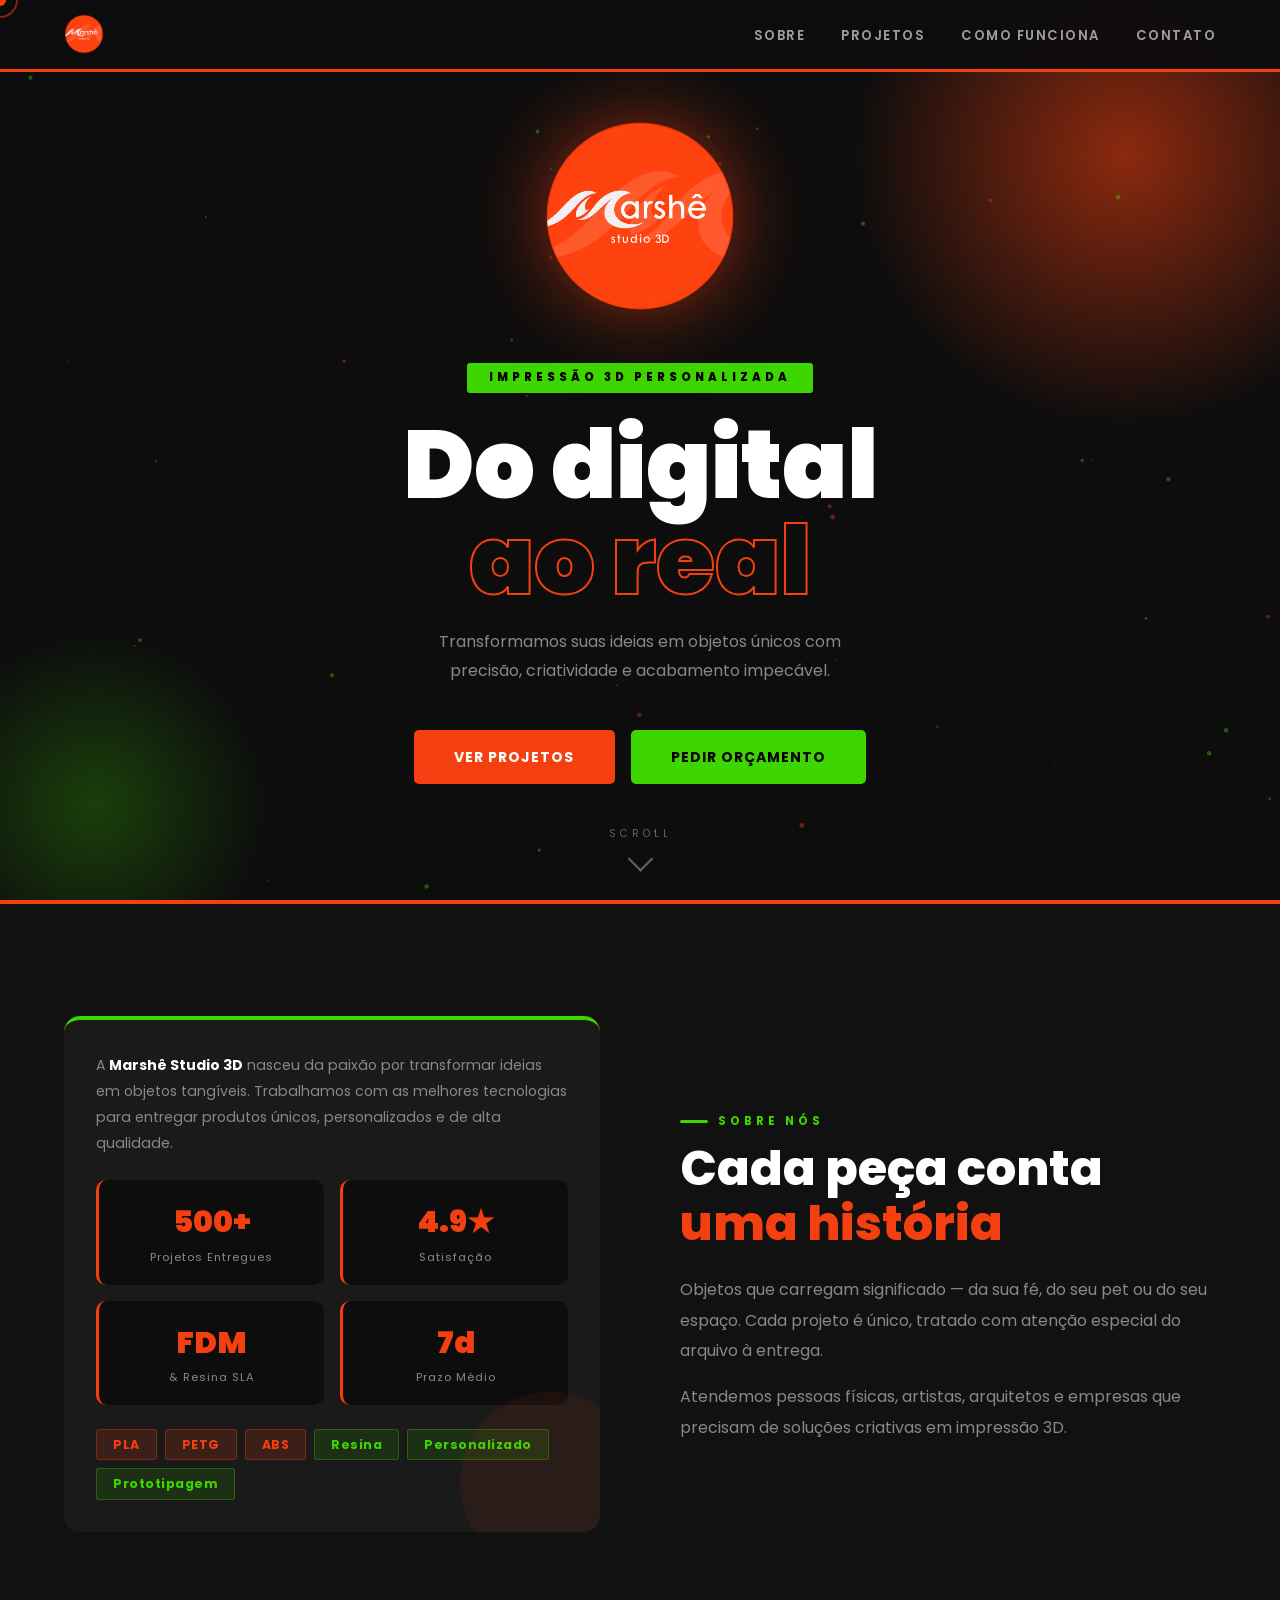
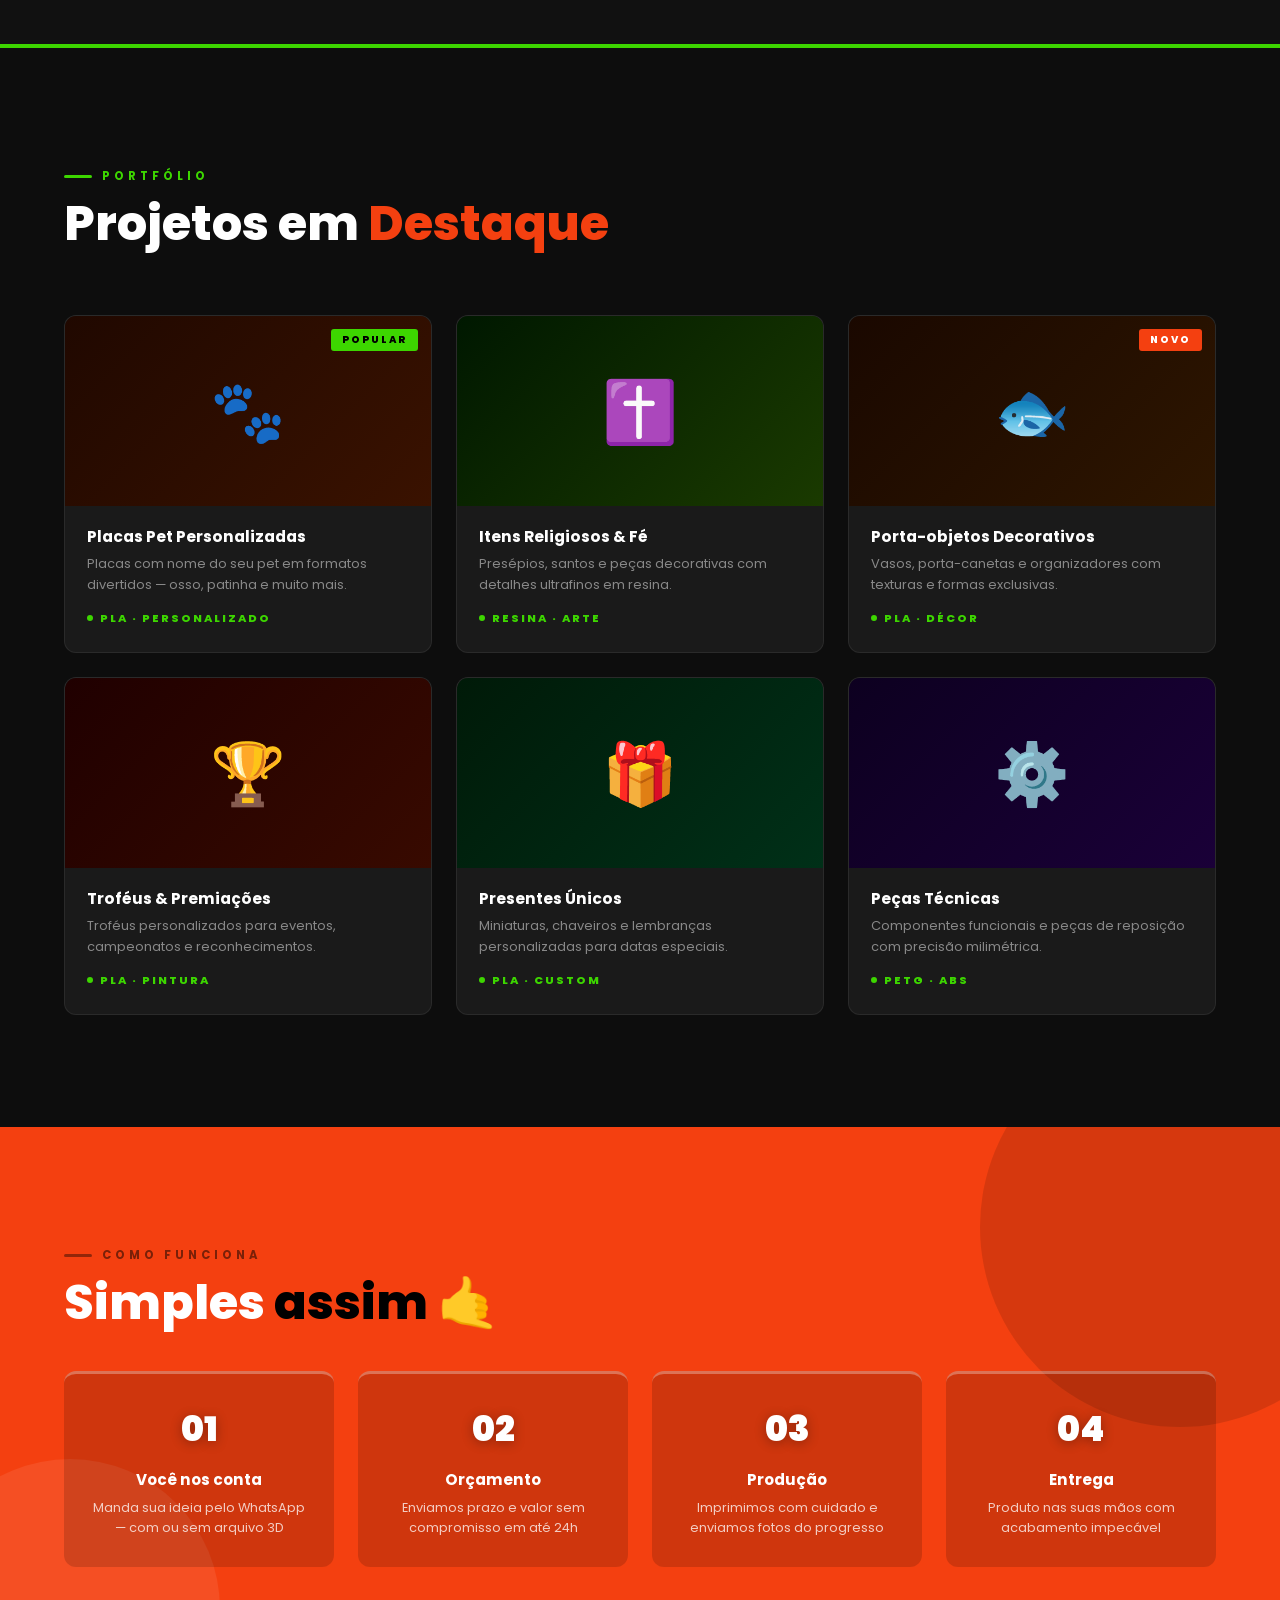
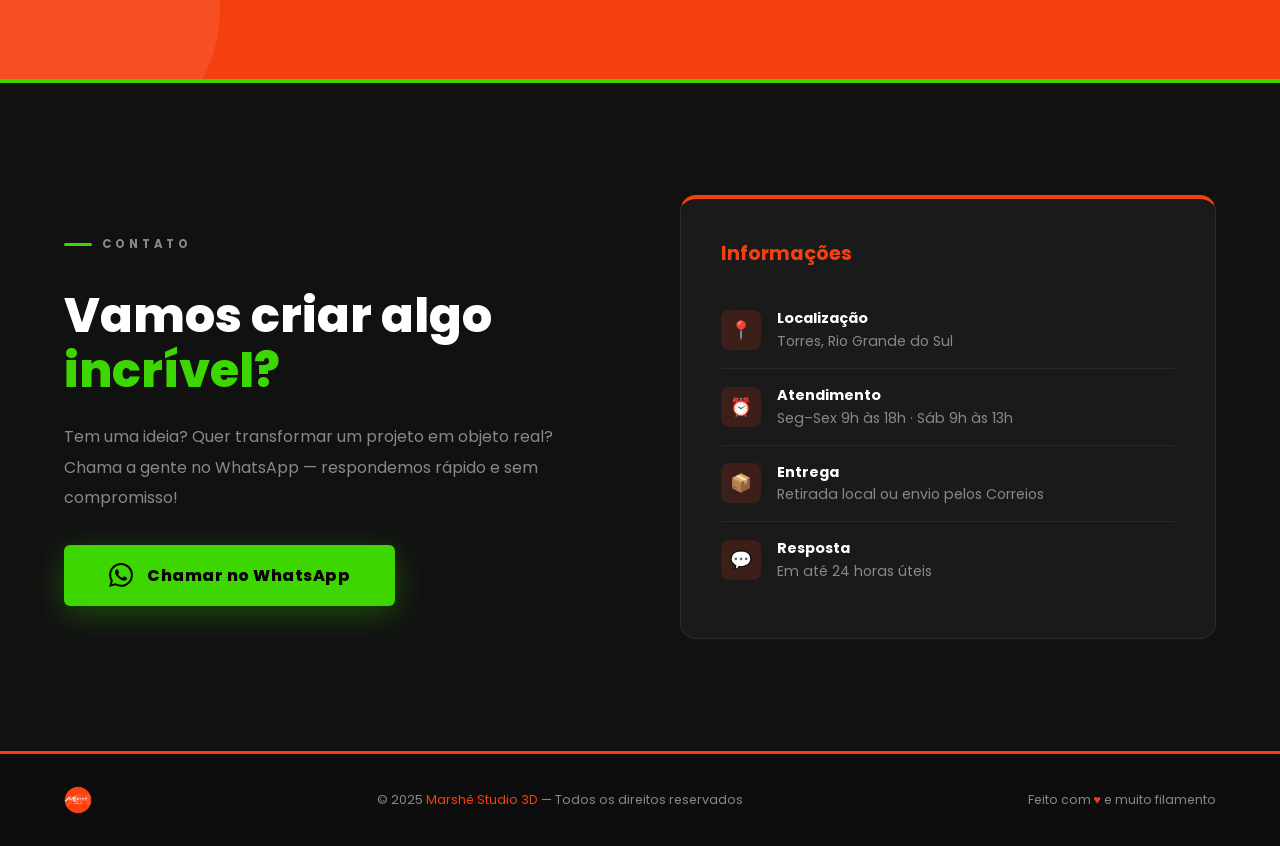
==== index.html @ f63e6189 "Initial commit - Marshê Studio 3D site" ====
<!DOCTYPE html>
<html lang="pt-BR">
<head>
<meta charset="UTF-8"/>
<meta name="viewport" content="width=device-width, initial-scale=1.0"/>
<title>Marshê Studio 3D</title>
<style>
@import url('https://fonts.googleapis.com/css2?family=Poppins:wght@300;400;600;700;800;900&display=swap');
*{margin:0;padding:0;box-sizing:border-box;}
:root{
  --orange:#F44010;
  --orange-light:#FF6B35;
  --green:#3DD600;
  --green-dark:#28a800;
  --dark:#0D0D0D;
  --dark2:#111111;
  --dark3:#1A1A1A;
  --white:#FFFFFF;
  --muted:#888;
}
html{scroll-behavior:smooth;}
body{background:var(--dark);color:var(--white);font-family:'Poppins',sans-serif;overflow-x:hidden;cursor:none;}

#cur{position:fixed;width:12px;height:12px;background:var(--orange);border-radius:50%;pointer-events:none;z-index:9999;transform:translate(-50%,-50%);}
#cur2{position:fixed;width:36px;height:36px;border:2px solid var(--orange);border-radius:50%;pointer-events:none;z-index:9998;transform:translate(-50%,-50%);transition:all .15s ease;opacity:.5;}

/* NAV */
nav{position:fixed;top:0;width:100%;z-index:100;padding:.9rem 5%;display:flex;justify-content:space-between;align-items:center;background:rgba(13,13,13,.95);backdrop-filter:blur(20px);border-bottom:3px solid var(--orange);}
.nav-links a{color:rgba(255,255,255,.6);text-decoration:none;margin-left:2rem;font-size:.82rem;font-weight:600;letter-spacing:1.5px;text-transform:uppercase;transition:.3s;}
.nav-links a:hover{color:var(--orange);}

/* LOGO SVG — fiel à marca */
.marshe-logo{display:inline-block;}
.marshe-logo svg{overflow:visible;}

/* HERO */
#hero{min-height:100vh;display:flex;align-items:center;justify-content:center;position:relative;overflow:hidden;background:var(--dark);}
/* fundo laranja forte no topo direito */
.hero-blob1{position:absolute;top:-120px;right:-120px;width:550px;height:550px;background:radial-gradient(circle,var(--orange) 0%,transparent 70%);opacity:.55;pointer-events:none;}
.hero-blob2{position:absolute;bottom:-80px;left:-80px;width:350px;height:350px;background:radial-gradient(circle,var(--green) 0%,transparent 70%);opacity:.25;pointer-events:none;}
.hero-content{position:relative;z-index:1;text-align:center;padding:0 1.5rem;}
.hero-logo-wrap{margin-bottom:2.5rem;animation:float 5s ease-in-out infinite;}
@keyframes float{0%,100%{transform:translateY(0)}50%{transform:translateY(-14px)}}
.hero-badge{display:inline-block;background:var(--green);color:#000;font-size:.72rem;font-weight:800;letter-spacing:4px;text-transform:uppercase;padding:.4rem 1.4rem;border-radius:3px;margin-bottom:1.5rem;}
.hero-h1{font-size:clamp(2.5rem,8vw,6rem);font-weight:900;line-height:1;margin-bottom:1.2rem;}
.hero-h1 .w1{display:block;color:var(--white);}
.hero-h1 .w2{display:block;color:var(--orange);-webkit-text-stroke:2px var(--orange);-webkit-text-fill-color:transparent;}
.hero-sub{color:var(--muted);font-size:1rem;max-width:460px;margin:0 auto 2.8rem;line-height:1.8;}
.hero-btns{display:flex;gap:1rem;justify-content:center;flex-wrap:wrap;}
.btn{display:inline-flex;align-items:center;gap:.5rem;padding:.9rem 2.4rem;font-size:.88rem;font-weight:700;letter-spacing:1px;text-transform:uppercase;text-decoration:none;border-radius:5px;transition:.3s;border:2px solid transparent;}
.btn-orange{background:var(--orange);color:#fff;border-color:var(--orange);}
.btn-orange:hover{background:transparent;color:var(--orange);}
.btn-green{background:var(--green);color:#000;border-color:var(--green);}
.btn-green:hover{background:transparent;color:var(--green);}
.scroll-down{position:absolute;bottom:2rem;left:50%;transform:translateX(-50%);display:flex;flex-direction:column;align-items:center;gap:.5rem;opacity:.35;animation:bob 2.5s infinite;}
@keyframes bob{0%,100%{transform:translateX(-50%) translateY(0)}50%{transform:translateX(-50%) translateY(8px)}}
.scroll-down span{font-size:.65rem;letter-spacing:4px;text-transform:uppercase;}
.chevron{width:18px;height:18px;border-right:2px solid #fff;border-bottom:2px solid #fff;transform:rotate(45deg);}

/* SECTIONS */
section{padding:7rem 5%;}
.eyebrow{display:inline-flex;align-items:center;gap:.6rem;font-size:.72rem;font-weight:700;letter-spacing:4px;text-transform:uppercase;color:var(--green);margin-bottom:.7rem;}
.eyebrow::before{content:'';width:28px;height:3px;background:var(--green);border-radius:2px;}
.sec-title{font-size:clamp(1.8rem,4vw,3rem);font-weight:800;line-height:1.15;margin-bottom:1.5rem;}
.sec-title em{font-style:normal;color:var(--orange);}

/* SOBRE */
#sobre{background:var(--dark2);border-top:4px solid var(--orange);}
.about-wrap{display:grid;grid-template-columns:1fr 1fr;gap:5rem;align-items:center;}
.about-box{background:var(--dark3);border-radius:16px;padding:2rem;border-top:4px solid var(--green);position:relative;overflow:hidden;}
.about-box::after{content:'';position:absolute;bottom:-40px;right:-40px;width:180px;height:180px;background:var(--orange);border-radius:50%;opacity:.07;}
.stats{display:grid;grid-template-columns:1fr 1fr;gap:1rem;margin-top:1.5rem;}
.stat{background:var(--dark);border-radius:10px;padding:1.2rem;text-align:center;border-left:3px solid var(--orange);}
.stat-n{font-size:1.9rem;font-weight:900;color:var(--orange);}
.stat-l{font-size:.7rem;color:var(--muted);margin-top:.2rem;letter-spacing:1px;}
.about-text p{color:var(--muted);line-height:1.9;margin-bottom:1rem;}
.chips{display:flex;flex-wrap:wrap;gap:.5rem;margin-top:1.5rem;}
.chip{padding:.35rem 1rem;border-radius:3px;font-size:.78rem;font-weight:700;letter-spacing:.5px;}
.chip-o{background:rgba(244,64,16,.15);color:var(--orange);border:1px solid rgba(244,64,16,.35);}
.chip-g{background:rgba(61,214,0,.12);color:var(--green);border:1px solid rgba(61,214,0,.3);}

/* PROJETOS */
#projetos{background:var(--dark);border-top:4px solid var(--green);}
.proj-header{display:flex;justify-content:space-between;align-items:flex-end;flex-wrap:wrap;gap:1rem;margin-bottom:2.5rem;}
.grid{display:grid;grid-template-columns:repeat(auto-fill,minmax(280px,1fr));gap:1.5rem;}
.card{border-radius:12px;overflow:hidden;border:1px solid rgba(255,255,255,.07);background:var(--dark3);transition:.4s;cursor:pointer;}
.card:hover{transform:translateY(-8px);border-color:var(--orange);box-shadow:0 20px 50px rgba(244,64,16,.2);}
.card-thumb{height:190px;display:flex;align-items:center;justify-content:center;font-size:3.8rem;position:relative;overflow:hidden;}
.card-thumb .lbl{position:absolute;top:.8rem;right:.8rem;font-size:.62rem;font-weight:800;letter-spacing:2px;text-transform:uppercase;padding:.25rem .7rem;border-radius:3px;}
.lbl-o{background:var(--orange);color:#fff;}
.lbl-g{background:var(--green);color:#000;}
.card-body{padding:1.2rem 1.4rem 1.5rem;}
.card-body h3{font-size:.97rem;font-weight:700;margin-bottom:.35rem;}
.card-body p{color:var(--muted);font-size:.81rem;line-height:1.6;}
.card-mat{display:inline-flex;align-items:center;gap:.4rem;margin-top:.9rem;font-size:.7rem;font-weight:800;color:var(--green);letter-spacing:2px;text-transform:uppercase;}
.card-mat::before{content:'';width:6px;height:6px;background:var(--green);border-radius:50%;}
.th1{background:linear-gradient(135deg,#200800,#3a1200);}
.th2{background:linear-gradient(135deg,#001800,#1a3a00);}
.th3{background:linear-gradient(135deg,#1a0800,#2e1600);}
.th4{background:linear-gradient(135deg,#200000,#380a00);}
.th5{background:linear-gradient(135deg,#001a08,#003018);}
.th6{background:linear-gradient(135deg,#0d0020,#1a0038);}

/* PROCESSO */
#processo{background:var(--orange);position:relative;overflow:hidden;}
#processo::before{content:'';position:absolute;top:-100px;right:-100px;width:400px;height:400px;background:rgba(0,0,0,.12);border-radius:50%;}
#processo::after{content:'';position:absolute;bottom:-80px;left:-80px;width:300px;height:300px;background:rgba(255,255,255,.08);border-radius:50%;}
#processo .eyebrow{color:rgba(0,0,0,.5);}
#processo .eyebrow::before{background:rgba(0,0,0,.4);}
#processo .sec-title{color:#fff;}
#processo .sec-title em{color:#000;}
.steps{display:grid;grid-template-columns:repeat(4,1fr);gap:1.5rem;margin-top:2.5rem;position:relative;z-index:1;}
.step{background:rgba(0,0,0,.15);border-radius:12px;padding:1.8rem 1.4rem;text-align:center;border-top:3px solid rgba(255,255,255,.3);transition:.3s;}
.step:hover{background:rgba(0,0,0,.25);border-color:#fff;}
.step-n{font-size:2.2rem;font-weight:900;color:#fff;margin-bottom:.8rem;text-shadow:0 2px 12px rgba(0,0,0,.3);}
.step h4{font-size:.95rem;font-weight:700;color:#fff;margin-bottom:.4rem;}
.step p{color:rgba(255,255,255,.75);font-size:.8rem;line-height:1.6;}

/* CONTATO */
#contato{background:var(--dark2);border-top:4px solid var(--green);}
.contato-grid{display:grid;grid-template-columns:1fr 1fr;gap:5rem;align-items:center;}
.contato-left .sec-title em{color:var(--green);}
.contato-left p{color:var(--muted);line-height:1.9;margin-bottom:2rem;}
.wa-btn{display:inline-flex;align-items:center;gap:.9rem;padding:1.1rem 2.8rem;background:var(--green);color:#000;font-weight:800;font-size:1rem;text-decoration:none;border-radius:6px;letter-spacing:.5px;transition:.3s;box-shadow:0 8px 32px rgba(61,214,0,.3);}
.wa-btn:hover{transform:translateY(-4px);box-shadow:0 16px 48px rgba(61,214,0,.5);background:#4fff00;}
.wa-btn svg{width:24px;height:24px;fill:#000;}
.contato-right{background:var(--dark3);border-radius:16px;padding:2.5rem;border:1px solid rgba(255,255,255,.08);border-top:4px solid var(--orange);}
.contato-right h3{font-size:1.2rem;font-weight:700;margin-bottom:1.5rem;color:var(--orange);}
.info-item{display:flex;align-items:center;gap:1rem;padding:1rem 0;border-bottom:1px solid rgba(255,255,255,.07);}
.info-item:last-child{border-bottom:none;}
.info-icon{width:40px;height:40px;background:rgba(244,64,16,.15);border-radius:8px;display:flex;align-items:center;justify-content:center;font-size:1.1rem;flex-shrink:0;}
.info-text{font-size:.88rem;color:var(--muted);}
.info-text strong{display:block;color:var(--white);font-size:.9rem;margin-bottom:.1rem;}

/* FOOTER */
footer{background:var(--dark);border-top:3px solid var(--orange);padding:2rem 5%;}
.footer-in{display:flex;justify-content:space-between;align-items:center;flex-wrap:wrap;gap:1rem;}
.footer-in p{color:var(--muted);font-size:.78rem;}
.footer-in span{color:var(--orange);}
.footer-logo svg{height:28px;}

/* REVEAL */
.r{opacity:0;transform:translateY(30px);transition:opacity .7s,transform .7s;}
.rl{opacity:0;transform:translateX(-30px);transition:opacity .7s,transform .7s;}
.rr{opacity:0;transform:translateX(30px);transition:opacity .7s,transform .7s;}
.r.v,.rl.v,.rr.v{opacity:1;transform:none;}

@media(max-width:900px){.about-wrap,.contato-grid,.steps{grid-template-columns:1fr;}.nav-links{display:none;}}
</style>
</head>
<body>
<div id="cur"></div><div id="cur2"></div>

<!-- NAV -->
<nav>
  <img src="1.png" height="40" alt="Marshê Studio 3D" style="border-radius:50%;">
  <div class="nav-links">
    <a href="#sobre">Sobre</a>
    <a href="#projetos">Projetos</a>
    <a href="#processo">Como funciona</a>
    <a href="#contato">Contato</a>
  </div>
</nav>

<!-- HERO -->
<section id="hero">
  <div class="hero-blob1"></div>
  <div class="hero-blob2"></div>
  <canvas id="ptcvs" style="position:absolute;inset:0;z-index:0;"></canvas>
  <div class="hero-content">
    <div class="hero-logo-wrap">
      <img src="1.png" width="200" height="200" alt="Marshê Studio 3D" style="border-radius:50%;filter:drop-shadow(0 0 40px rgba(244,64,16,.6));">
    </div>
    <span class="hero-badge">Impressão 3D Personalizada</span>
    <h1 class="hero-h1">
      <span class="w1">Do digital</span>
      <span class="w2">ao real</span>
    </h1>
    <p class="hero-sub">Transformamos suas ideias em objetos únicos com precisão, criatividade e acabamento impecável.</p>
    <div class="hero-btns">
      <a href="#projetos" class="btn btn-orange">Ver Projetos</a>
      <a href="#contato" class="btn btn-green">Pedir Orçamento</a>
    </div>
  </div>
  <div class="scroll-down"><span>scroll</span><div class="chevron"></div></div>
</section>

<!-- SOBRE -->
<section id="sobre">
  <div class="about-wrap">
    <div class="about-box rl">
      <p style="color:var(--muted);font-size:.88rem;line-height:1.85;">A <strong style="color:#fff">Marshê Studio 3D</strong> nasceu da paixão por transformar ideias em objetos tangíveis. Trabalhamos com as melhores tecnologias para entregar produtos únicos, personalizados e de alta qualidade.</p>
      <div class="stats">
        <div class="stat"><div class="stat-n">500+</div><div class="stat-l">Projetos Entregues</div></div>
        <div class="stat"><div class="stat-n">4.9★</div><div class="stat-l">Satisfação</div></div>
        <div class="stat"><div class="stat-n">FDM</div><div class="stat-l">& Resina SLA</div></div>
        <div class="stat"><div class="stat-n">7d</div><div class="stat-l">Prazo Médio</div></div>
      </div>
      <div class="chips" style="margin-top:1.5rem;">
        <span class="chip chip-o">PLA</span><span class="chip chip-o">PETG</span><span class="chip chip-o">ABS</span>
        <span class="chip chip-g">Resina</span><span class="chip chip-g">Personalizado</span><span class="chip chip-g">Prototipagem</span>
      </div>
    </div>
    <div class="rr">
      <p class="eyebrow">Sobre nós</p>
      <h2 class="sec-title">Cada peça conta<br><em>uma história</em></h2>
      <p style="color:var(--muted);line-height:1.9;margin-bottom:1rem;">Objetos que carregam significado — da sua fé, do seu pet ou do seu espaço. Cada projeto é único, tratado com atenção especial do arquivo à entrega.</p>
      <p style="color:var(--muted);line-height:1.9;">Atendemos pessoas físicas, artistas, arquitetos e empresas que precisam de soluções criativas em impressão 3D.</p>
    </div>
  </div>
</section>

<!-- PROJETOS -->
<section id="projetos">
  <div class="proj-header">
    <div>
      <p class="eyebrow">Portfólio</p>
      <h2 class="sec-title">Projetos em <em>Destaque</em></h2>
    </div>
  </div>
  <div class="grid">
    <div class="card r"><div class="card-thumb th1"><span class="lbl lbl-g">Popular</span>🐾</div><div class="card-body"><h3>Placas Pet Personalizadas</h3><p>Placas com nome do seu pet em formatos divertidos — osso, patinha e muito mais.</p><span class="card-mat">PLA · Personalizado</span></div></div>
    <div class="card r"><div class="card-thumb th2">✝️</div><div class="card-body"><h3>Itens Religiosos & Fé</h3><p>Presépios, santos e peças decorativas com detalhes ultrafinos em resina.</p><span class="card-mat">Resina · Arte</span></div></div>
    <div class="card r"><div class="card-thumb th3"><span class="lbl lbl-o">Novo</span>🐟</div><div class="card-body"><h3>Porta-objetos Decorativos</h3><p>Vasos, porta-canetas e organizadores com texturas e formas exclusivas.</p><span class="card-mat">PLA · Décor</span></div></div>
    <div class="card r"><div class="card-thumb th4">🏆</div><div class="card-body"><h3>Troféus & Premiações</h3><p>Troféus personalizados para eventos, campeonatos e reconhecimentos.</p><span class="card-mat">PLA · Pintura</span></div></div>
    <div class="card r"><div class="card-thumb th5">🎁</div><div class="card-body"><h3>Presentes Únicos</h3><p>Miniaturas, chaveiros e lembranças personalizadas para datas especiais.</p><span class="card-mat">PLA · Custom</span></div></div>
    <div class="card r"><div class="card-thumb th6">⚙️</div><div class="card-body"><h3>Peças Técnicas</h3><p>Componentes funcionais e peças de reposição com precisão milimétrica.</p><span class="card-mat">PETG · ABS</span></div></div>
  </div>
</section>

<!-- PROCESSO — fundo laranja -->
<section id="processo">
  <p class="eyebrow">Como Funciona</p>
  <h2 class="sec-title">Simples <em>assim</em> 🤙</h2>
  <div class="steps">
    <div class="step r"><div class="step-n">01</div><h4>Você nos conta</h4><p>Manda sua ideia pelo WhatsApp — com ou sem arquivo 3D</p></div>
    <div class="step r"><div class="step-n">02</div><h4>Orçamento</h4><p>Enviamos prazo e valor sem compromisso em até 24h</p></div>
    <div class="step r"><div class="step-n">03</div><h4>Produção</h4><p>Imprimimos com cuidado e enviamos fotos do progresso</p></div>
    <div class="step r"><div class="step-n">04</div><h4>Entrega</h4><p>Produto nas suas mãos com acabamento impecável</p></div>
  </div>
</section>

<!-- CONTATO -->
<section id="contato">
  <div class="contato-grid">
    <div class="contato-left rl">
      <p class="eyebrow">Contato</p>
      <h2 class="sec-title">Vamos criar algo<br><em>incrível?</em></h2>
      <p>Tem uma ideia? Quer transformar um projeto em objeto real? Chama a gente no WhatsApp — respondemos rápido e sem compromisso!</p>
      <a href="https://wa.me/55XXXXXXXXXXX?text=Olá!%20Vi%20o%20portfólio%20da%20Marshê%20Studio%203D%20e%20gostaria%20de%20um%20orçamento!" target="_blank" class="wa-btn">
        <svg viewBox="0 0 24 24"><path d="M17.472 14.382c-.297-.149-1.758-.867-2.03-.967-.273-.099-.471-.148-.67.15-.197.297-.767.966-.94 1.164-.173.199-.347.223-.644.075-.297-.15-1.255-.463-2.39-1.475-.883-.788-1.48-1.761-1.653-2.059-.173-.297-.018-.458.13-.606.134-.133.298-.347.446-.52.149-.174.198-.298.298-.497.099-.198.05-.371-.025-.52-.075-.149-.669-1.612-.916-2.207-.242-.579-.487-.5-.669-.51-.173-.008-.371-.01-.57-.01-.198 0-.52.074-.792.372-.272.297-1.04 1.016-1.04 2.479 0 1.462 1.065 2.875 1.213 3.074.149.198 2.096 3.2 5.077 4.487.709.306 1.262.489 1.694.625.712.227 1.36.195 1.871.118.571-.085 1.758-.719 2.006-1.413.248-.694.248-1.289.173-1.413-.074-.124-.272-.198-.57-.347m-5.421 7.403h-.004a9.87 9.87 0 01-5.031-1.378l-.361-.214-3.741.982.998-3.648-.235-.374a9.86 9.86 0 01-1.51-5.26c.001-5.45 4.436-9.884 9.888-9.884 2.64 0 5.122 1.03 6.988 2.898a9.825 9.825 0 012.893 6.994c-.003 5.45-4.437 9.884-9.885 9.884m8.413-18.297A11.815 11.815 0 0012.05 0C5.495 0 .16 5.335.157 11.892c0 2.096.547 4.142 1.588 5.945L.057 24l6.305-1.654a11.882 11.882 0 005.683 1.448h.005c6.554 0 11.89-5.335 11.893-11.893a11.821 11.821 0 00-3.48-8.413z"/></svg>
        Chamar no WhatsApp
      </a>
    </div>
    <div class="contato-right rr">
      <h3>Informações</h3>
      <div class="info-item"><div class="info-icon">📍</div><div class="info-text"><strong>Localização</strong>Torres, Rio Grande do Sul</div></div>
      <div class="info-item"><div class="info-icon">⏰</div><div class="info-text"><strong>Atendimento</strong>Seg–Sex 9h às 18h · Sáb 9h às 13h</div></div>
      <div class="info-item"><div class="info-icon">📦</div><div class="info-text"><strong>Entrega</strong>Retirada local ou envio pelos Correios</div></div>
      <div class="info-item"><div class="info-icon">💬</div><div class="info-text"><strong>Resposta</strong>Em até 24 horas úteis</div></div>
    </div>
  </div>
</section>

<footer>
  <div class="footer-in">
    <img src="1.png" height="28" alt="Marshê Studio 3D" style="border-radius:50%;">
    <p>© 2025 <span>Marshê Studio 3D</span> — Todos os direitos reservados</p>
    <p>Feito com <span>♥</span> e muito filamento</p>
  </div>
</footer>

<script>
const cur=document.getElementById('cur'),cur2=document.getElementById('cur2');
document.addEventListener('mousemove',e=>{cur.style.left=e.clientX+'px';cur.style.top=e.clientY+'px';cur2.style.left=e.clientX+'px';cur2.style.top=e.clientY+'px';});
document.querySelectorAll('a,button').forEach(el=>{
  el.addEventListener('mouseenter',()=>{cur2.style.transform='translate(-50%,-50%) scale(2)';cur2.style.borderColor='var(--green)';});
  el.addEventListener('mouseleave',()=>{cur2.style.transform='translate(-50%,-50%) scale(1)';cur2.style.borderColor='var(--orange)';});
});
// particles
const cvs=document.getElementById('ptcvs'),ctx=cvs.getContext('2d');
let W,H,pts=[];
function rs(){W=cvs.width=innerWidth;H=cvs.height=innerHeight;pts=[];for(let i=0;i<50;i++)pts.push({x:Math.random()*W,y:Math.random()*H,vx:(Math.random()-.5)*.4,vy:(Math.random()-.5)*.4,r:Math.random()*2+.5,c:Math.random()>.5?'rgba(244,64,16,':'rgba(61,214,0,'});}
function draw(){ctx.clearRect(0,0,W,H);pts.forEach(p=>{p.x+=p.vx;p.y+=p.vy;if(p.x<0||p.x>W)p.vx*=-1;if(p.y<0||p.y>H)p.vy*=-1;ctx.beginPath();ctx.arc(p.x,p.y,p.r,0,Math.PI*2);ctx.fillStyle=p.c+'0.4)';ctx.fill();});requestAnimationFrame(draw);}
window.addEventListener('resize',rs);rs();draw();
// reveal
const ob=new IntersectionObserver(en=>{en.forEach(e=>{if(e.isIntersecting)e.target.classList.add('v');});},{threshold:.1});
document.querySelectorAll('.r,.rl,.rr').forEach(el=>ob.observe(el));
</script>
</body>
</html>
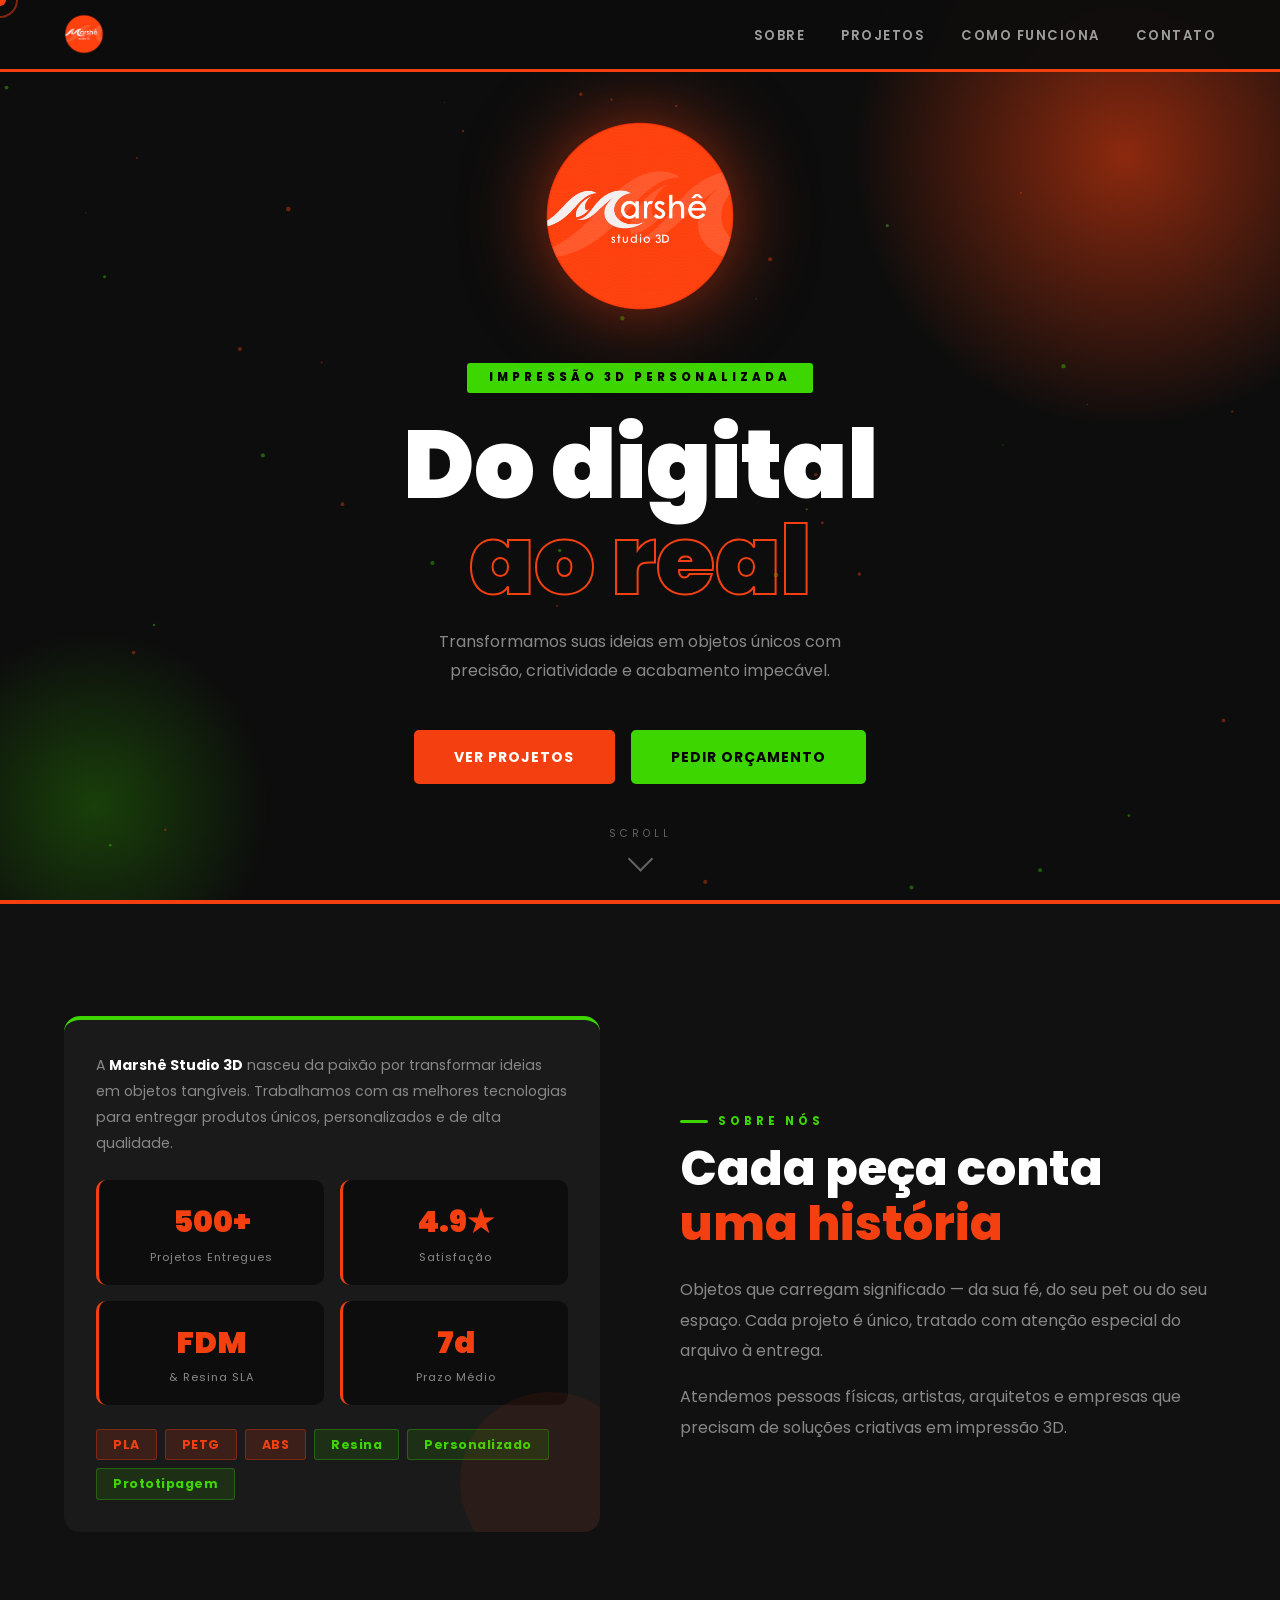
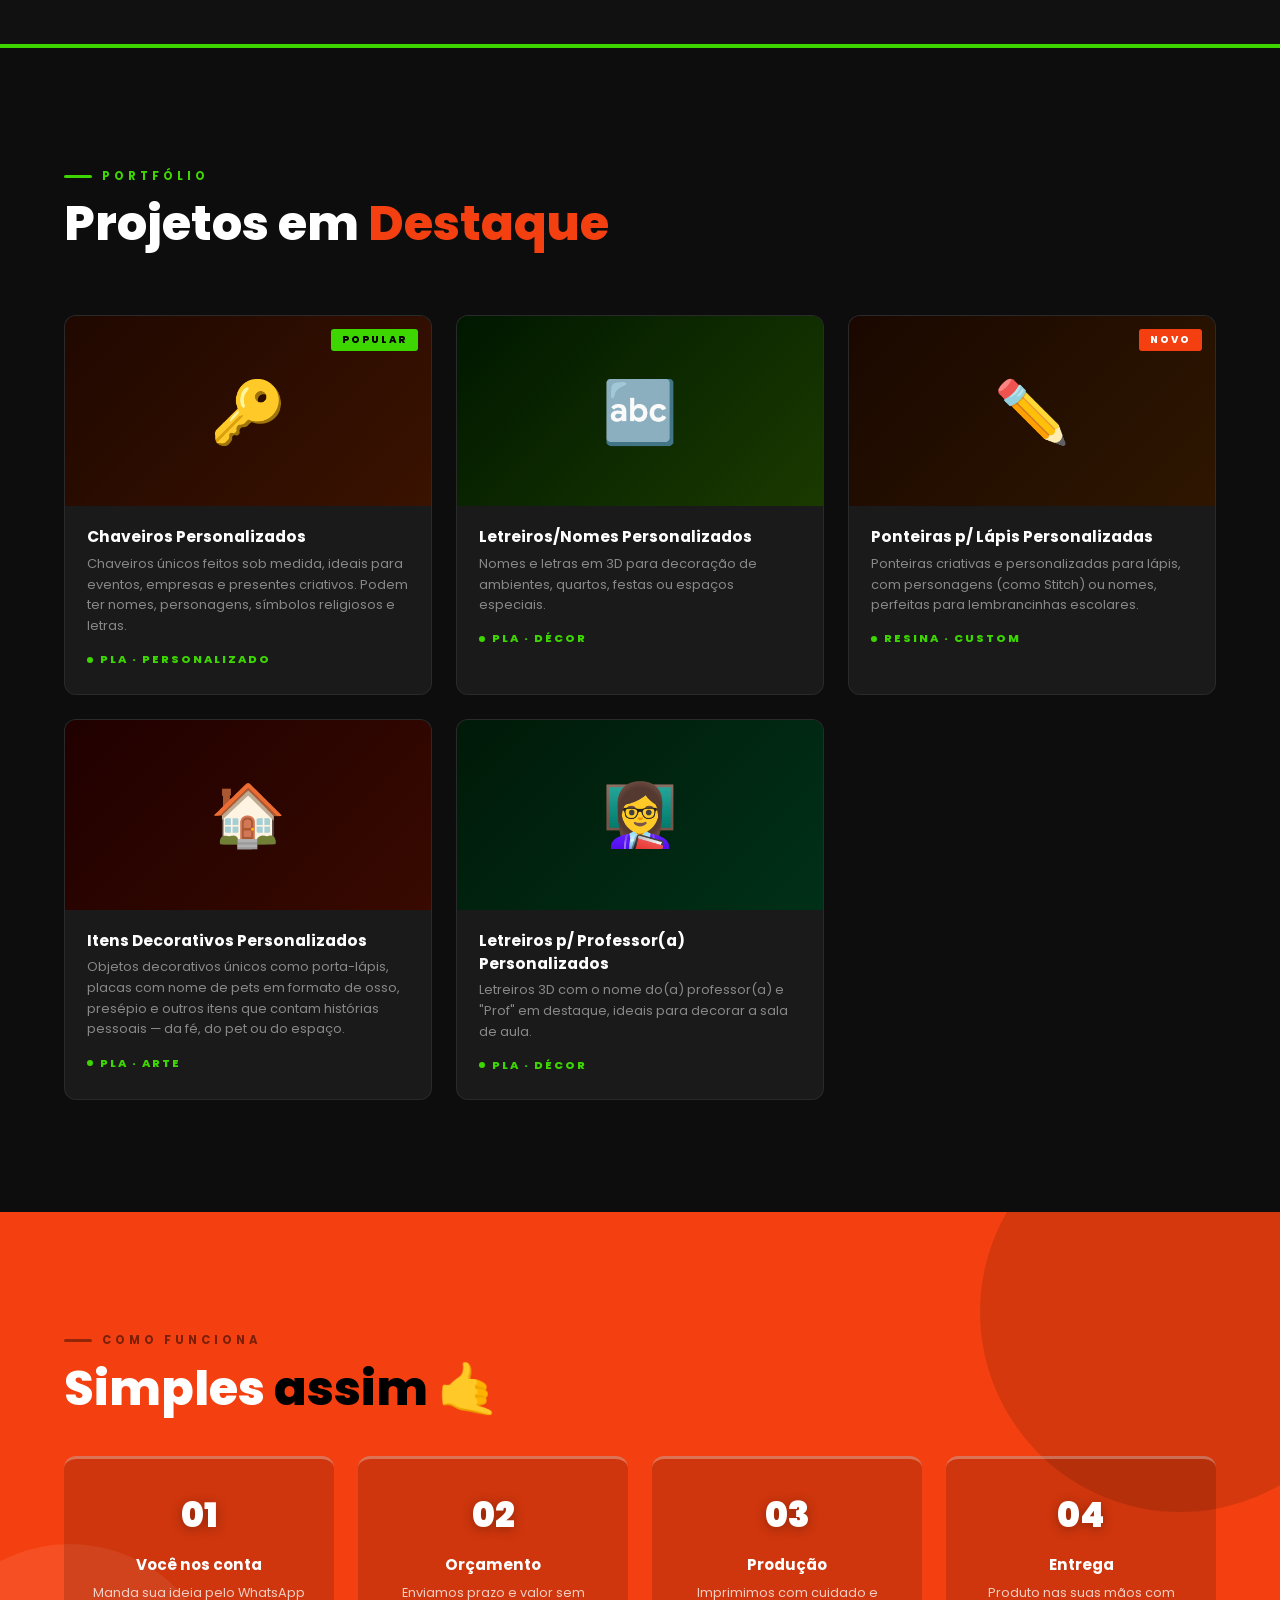
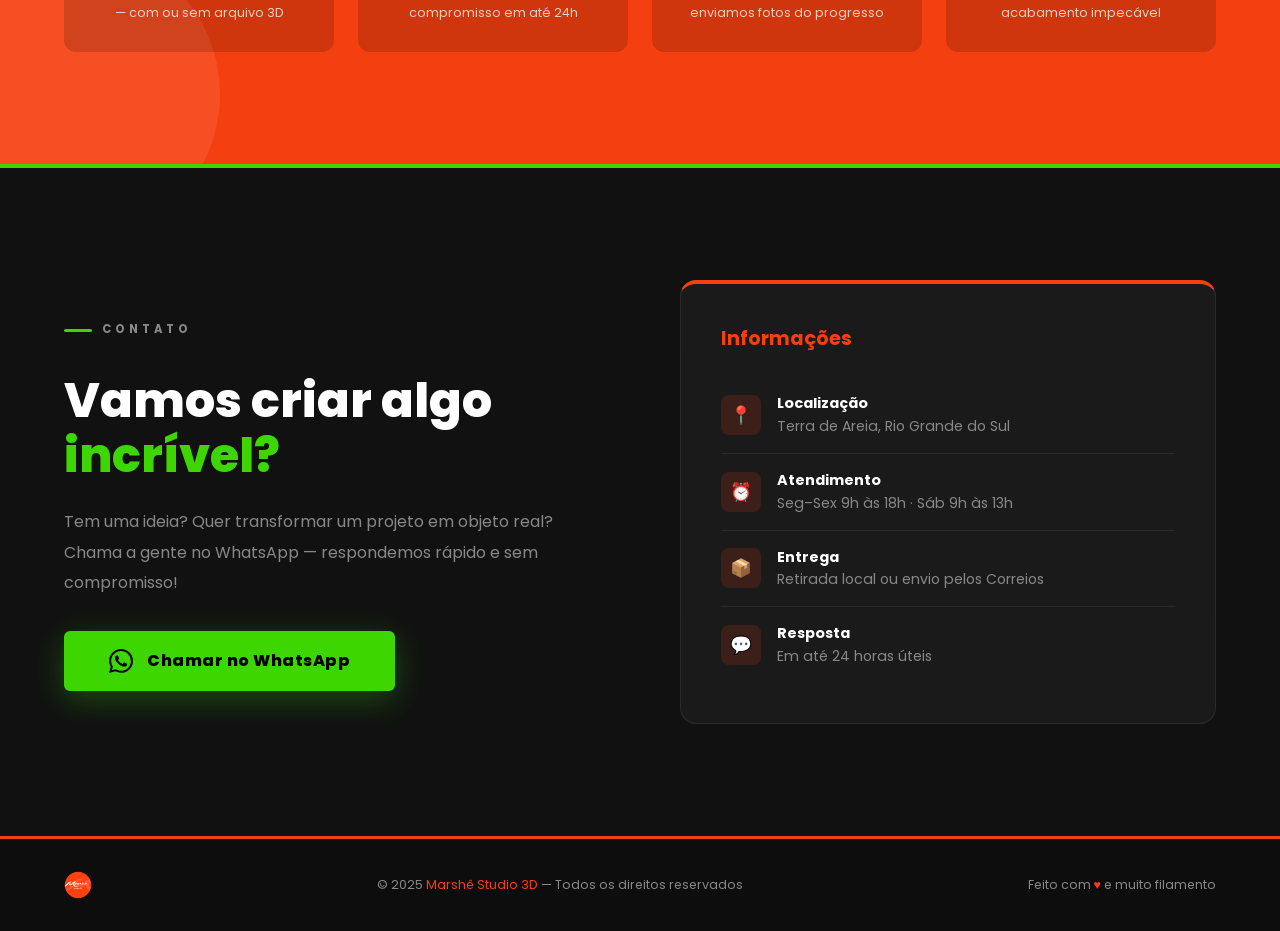
==== commit 6b8fc3cb: "Atualiza projetos, localização, WhatsApp e corrige bug mobile" ====
--- a/index.html
+++ b/index.html
@@ -219,12 +219,11 @@
     </div>
   </div>
   <div class="grid">
-    <div class="card r"><div class="card-thumb th1"><span class="lbl lbl-g">Popular</span>🐾</div><div class="card-body"><h3>Placas Pet Personalizadas</h3><p>Placas com nome do seu pet em formatos divertidos — osso, patinha e muito mais.</p><span class="card-mat">PLA · Personalizado</span></div></div>
-    <div class="card r"><div class="card-thumb th2">✝️</div><div class="card-body"><h3>Itens Religiosos & Fé</h3><p>Presépios, santos e peças decorativas com detalhes ultrafinos em resina.</p><span class="card-mat">Resina · Arte</span></div></div>
-    <div class="card r"><div class="card-thumb th3"><span class="lbl lbl-o">Novo</span>🐟</div><div class="card-body"><h3>Porta-objetos Decorativos</h3><p>Vasos, porta-canetas e organizadores com texturas e formas exclusivas.</p><span class="card-mat">PLA · Décor</span></div></div>
-    <div class="card r"><div class="card-thumb th4">🏆</div><div class="card-body"><h3>Troféus & Premiações</h3><p>Troféus personalizados para eventos, campeonatos e reconhecimentos.</p><span class="card-mat">PLA · Pintura</span></div></div>
-    <div class="card r"><div class="card-thumb th5">🎁</div><div class="card-body"><h3>Presentes Únicos</h3><p>Miniaturas, chaveiros e lembranças personalizadas para datas especiais.</p><span class="card-mat">PLA · Custom</span></div></div>
-    <div class="card r"><div class="card-thumb th6">⚙️</div><div class="card-body"><h3>Peças Técnicas</h3><p>Componentes funcionais e peças de reposição com precisão milimétrica.</p><span class="card-mat">PETG · ABS</span></div></div>
+    <div class="card r"><div class="card-thumb th1"><span class="lbl lbl-g">Popular</span>🔑</div><div class="card-body"><h3>Chaveiros Personalizados</h3><p>Chaveiros únicos feitos sob medida, ideais para eventos, empresas e presentes criativos. Podem ter nomes, personagens, símbolos religiosos e letras.</p><span class="card-mat">PLA · Personalizado</span></div></div>
+    <div class="card r"><div class="card-thumb th2">🔤</div><div class="card-body"><h3>Letreiros/Nomes Personalizados</h3><p>Nomes e letras em 3D para decoração de ambientes, quartos, festas ou espaços especiais.</p><span class="card-mat">PLA · Décor</span></div></div>
+    <div class="card r"><div class="card-thumb th3"><span class="lbl lbl-o">Novo</span>✏️</div><div class="card-body"><h3>Ponteiras p/ Lápis Personalizadas</h3><p>Ponteiras criativas e personalizadas para lápis, com personagens (como Stitch) ou nomes, perfeitas para lembrancinhas escolares.</p><span class="card-mat">Resina · Custom</span></div></div>
+    <div class="card r"><div class="card-thumb th4">🏠</div><div class="card-body"><h3>Itens Decorativos Personalizados</h3><p>Objetos decorativos únicos como porta-lápis, placas com nome de pets em formato de osso, presépio e outros itens que contam histórias pessoais — da fé, do pet ou do espaço.</p><span class="card-mat">PLA · Arte</span></div></div>
+    <div class="card r"><div class="card-thumb th5">👩‍🏫</div><div class="card-body"><h3>Letreiros p/ Professor(a) Personalizados</h3><p>Letreiros 3D com o nome do(a) professor(a) e "Prof" em destaque, ideais para decorar a sala de aula.</p><span class="card-mat">PLA · Décor</span></div></div>
   </div>
 </section>
 
@@ -247,14 +246,14 @@
       <p class="eyebrow">Contato</p>
       <h2 class="sec-title">Vamos criar algo<br><em>incrível?</em></h2>
       <p>Tem uma ideia? Quer transformar um projeto em objeto real? Chama a gente no WhatsApp — respondemos rápido e sem compromisso!</p>
-      <a href="https://wa.me/55XXXXXXXXXXX?text=Olá!%20Vi%20o%20portfólio%20da%20Marshê%20Studio%203D%20e%20gostaria%20de%20um%20orçamento!" target="_blank" class="wa-btn">
+      <a href="https://wa.me/5551996040335?text=Olá!%20Vi%20o%20portfólio%20da%20Marshê%20Studio%203D%20e%20gostaria%20de%20um%20orçamento!" target="_blank" class="wa-btn">
         <svg viewBox="0 0 24 24"><path d="M17.472 14.382c-.297-.149-1.758-.867-2.03-.967-.273-.099-.471-.148-.67.15-.197.297-.767.966-.94 1.164-.173.199-.347.223-.644.075-.297-.15-1.255-.463-2.39-1.475-.883-.788-1.48-1.761-1.653-2.059-.173-.297-.018-.458.13-.606.134-.133.298-.347.446-.52.149-.174.198-.298.298-.497.099-.198.05-.371-.025-.52-.075-.149-.669-1.612-.916-2.207-.242-.579-.487-.5-.669-.51-.173-.008-.371-.01-.57-.01-.198 0-.52.074-.792.372-.272.297-1.04 1.016-1.04 2.479 0 1.462 1.065 2.875 1.213 3.074.149.198 2.096 3.2 5.077 4.487.709.306 1.262.489 1.694.625.712.227 1.36.195 1.871.118.571-.085 1.758-.719 2.006-1.413.248-.694.248-1.289.173-1.413-.074-.124-.272-.198-.57-.347m-5.421 7.403h-.004a9.87 9.87 0 01-5.031-1.378l-.361-.214-3.741.982.998-3.648-.235-.374a9.86 9.86 0 01-1.51-5.26c.001-5.45 4.436-9.884 9.888-9.884 2.64 0 5.122 1.03 6.988 2.898a9.825 9.825 0 012.893 6.994c-.003 5.45-4.437 9.884-9.885 9.884m8.413-18.297A11.815 11.815 0 0012.05 0C5.495 0 .16 5.335.157 11.892c0 2.096.547 4.142 1.588 5.945L.057 24l6.305-1.654a11.882 11.882 0 005.683 1.448h.005c6.554 0 11.89-5.335 11.893-11.893a11.821 11.821 0 00-3.48-8.413z"/></svg>
         Chamar no WhatsApp
       </a>
     </div>
     <div class="contato-right rr">
       <h3>Informações</h3>
-      <div class="info-item"><div class="info-icon">📍</div><div class="info-text"><strong>Localização</strong>Torres, Rio Grande do Sul</div></div>
+      <div class="info-item"><div class="info-icon">📍</div><div class="info-text"><strong>Localização</strong>Terra de Areia, Rio Grande do Sul</div></div>
       <div class="info-item"><div class="info-icon">⏰</div><div class="info-text"><strong>Atendimento</strong>Seg–Sex 9h às 18h · Sáb 9h às 13h</div></div>
       <div class="info-item"><div class="info-icon">📦</div><div class="info-text"><strong>Entrega</strong>Retirada local ou envio pelos Correios</div></div>
       <div class="info-item"><div class="info-icon">💬</div><div class="info-text"><strong>Resposta</strong>Em até 24 horas úteis</div></div>
@@ -271,6 +270,9 @@
 </footer>
 
 <script>
+// Fix: garante que a página sempre inicia no topo
+if(history.scrollRestoration)history.scrollRestoration='manual';
+window.scrollTo(0,0);
 const cur=document.getElementById('cur'),cur2=document.getElementById('cur2');
 document.addEventListener('mousemove',e=>{cur.style.left=e.clientX+'px';cur.style.top=e.clientY+'px';cur2.style.left=e.clientX+'px';cur2.style.top=e.clientY+'px';});
 document.querySelectorAll('a,button').forEach(el=>{
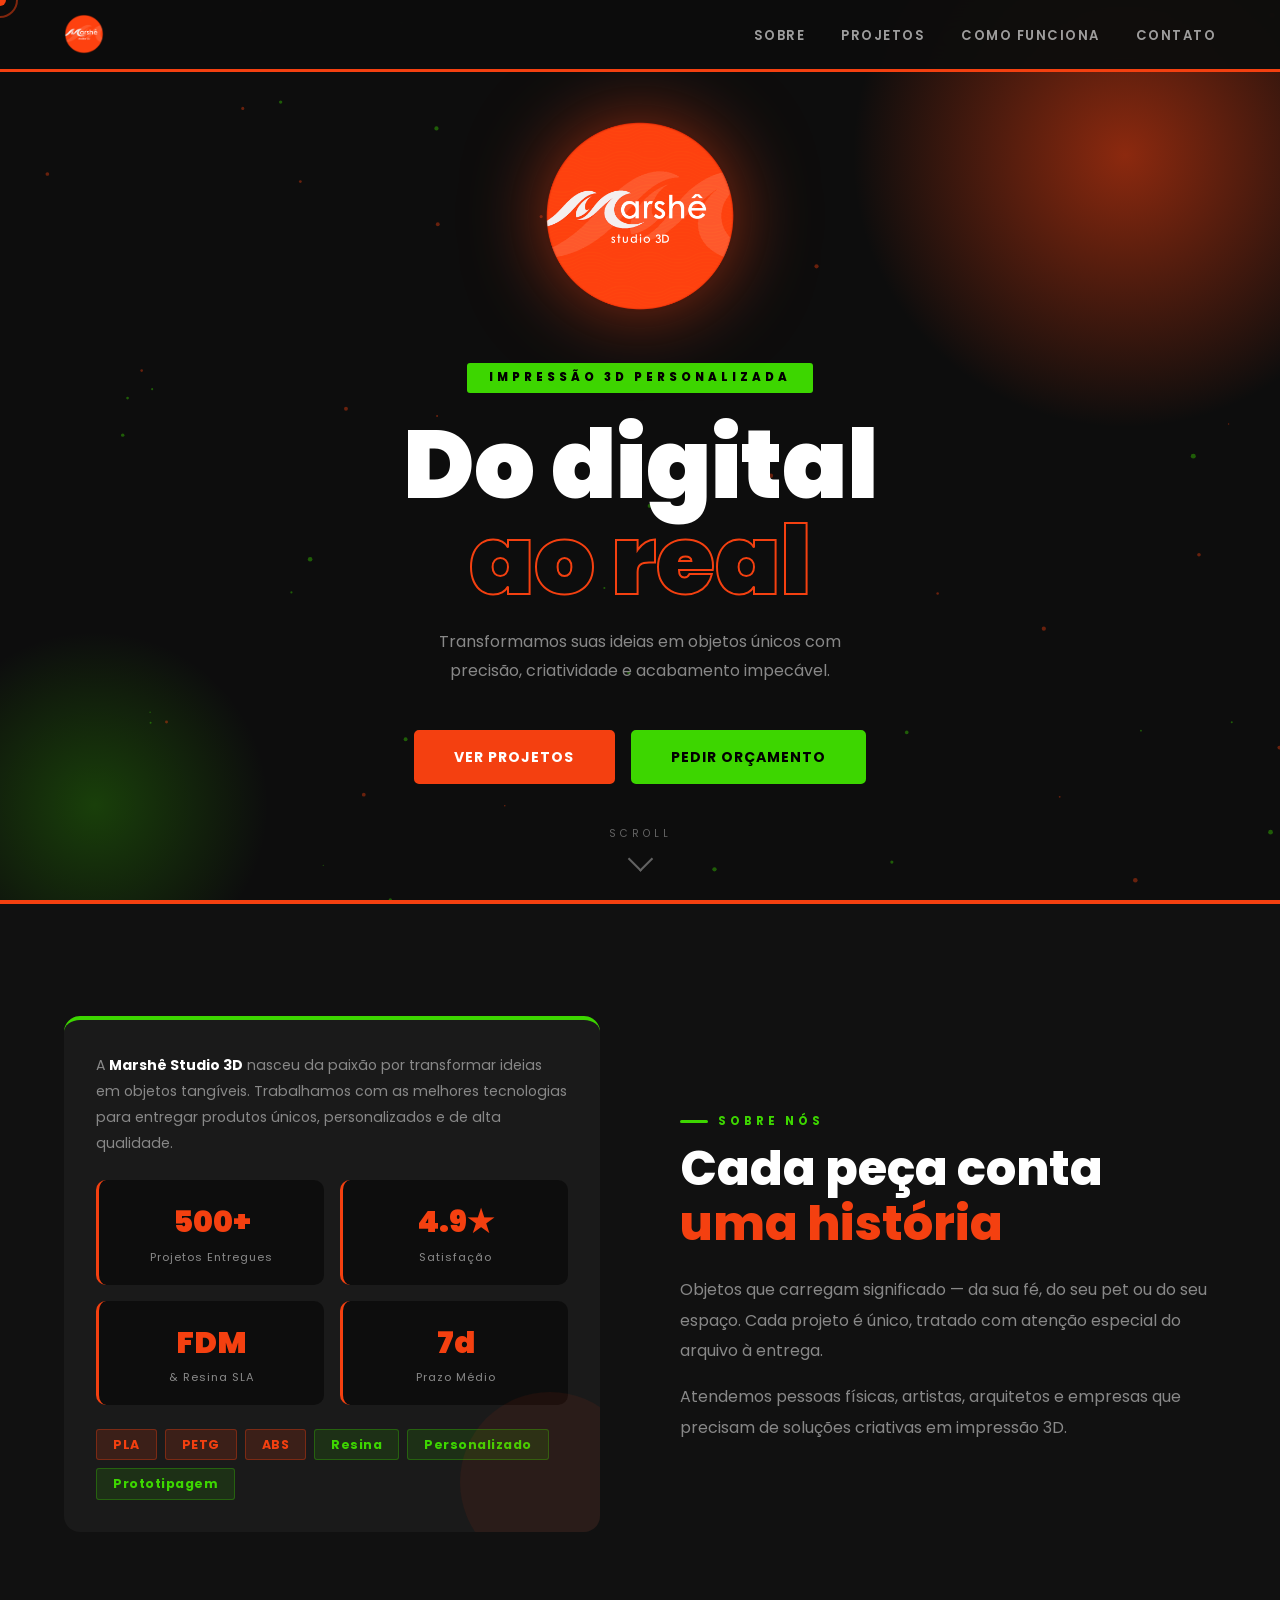
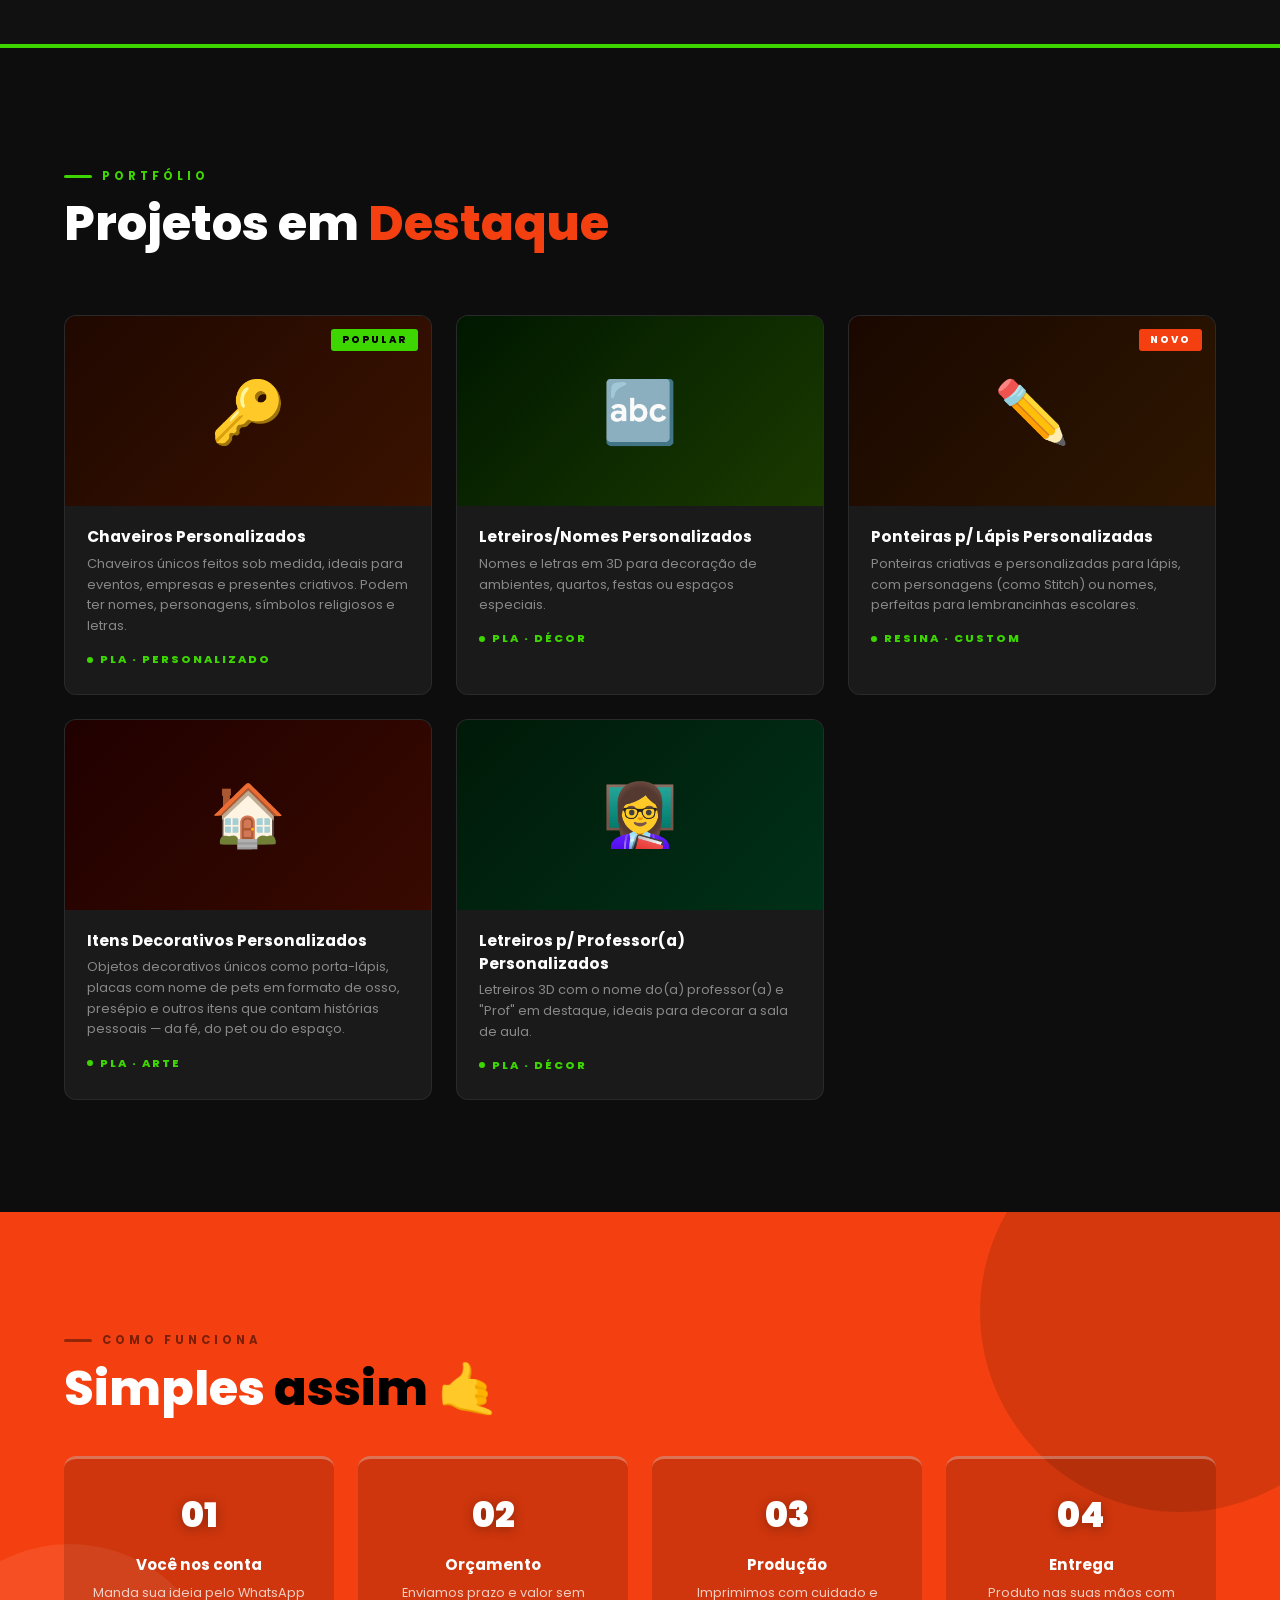
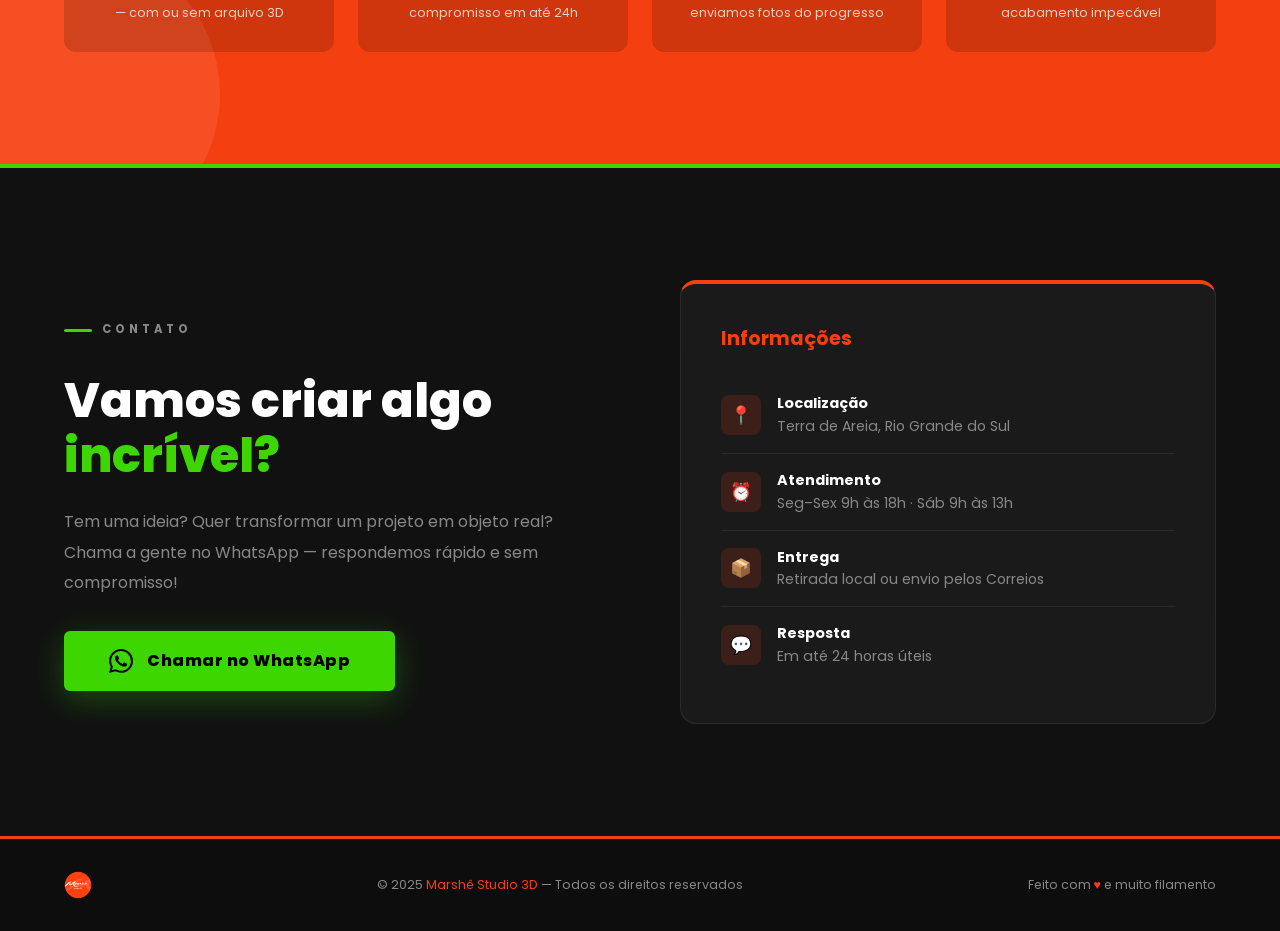
==== commit 6eb8fbb5: "Fix: remove hash da URL ao recarregar para voltar ao topo" ====
--- a/index.html
+++ b/index.html
@@ -270,8 +270,9 @@
 </footer>
 
 <script>
-// Fix: garante que a página sempre inicia no topo
+// Fix: remove hash da URL e garante início no topo
 if(history.scrollRestoration)history.scrollRestoration='manual';
+if(window.location.hash)history.replaceState(null,null,' ');
 window.scrollTo(0,0);
 const cur=document.getElementById('cur'),cur2=document.getElementById('cur2');
 document.addEventListener('mousemove',e=>{cur.style.left=e.clientX+'px';cur.style.top=e.clientY+'px';cur2.style.left=e.clientX+'px';cur2.style.top=e.clientY+'px';});
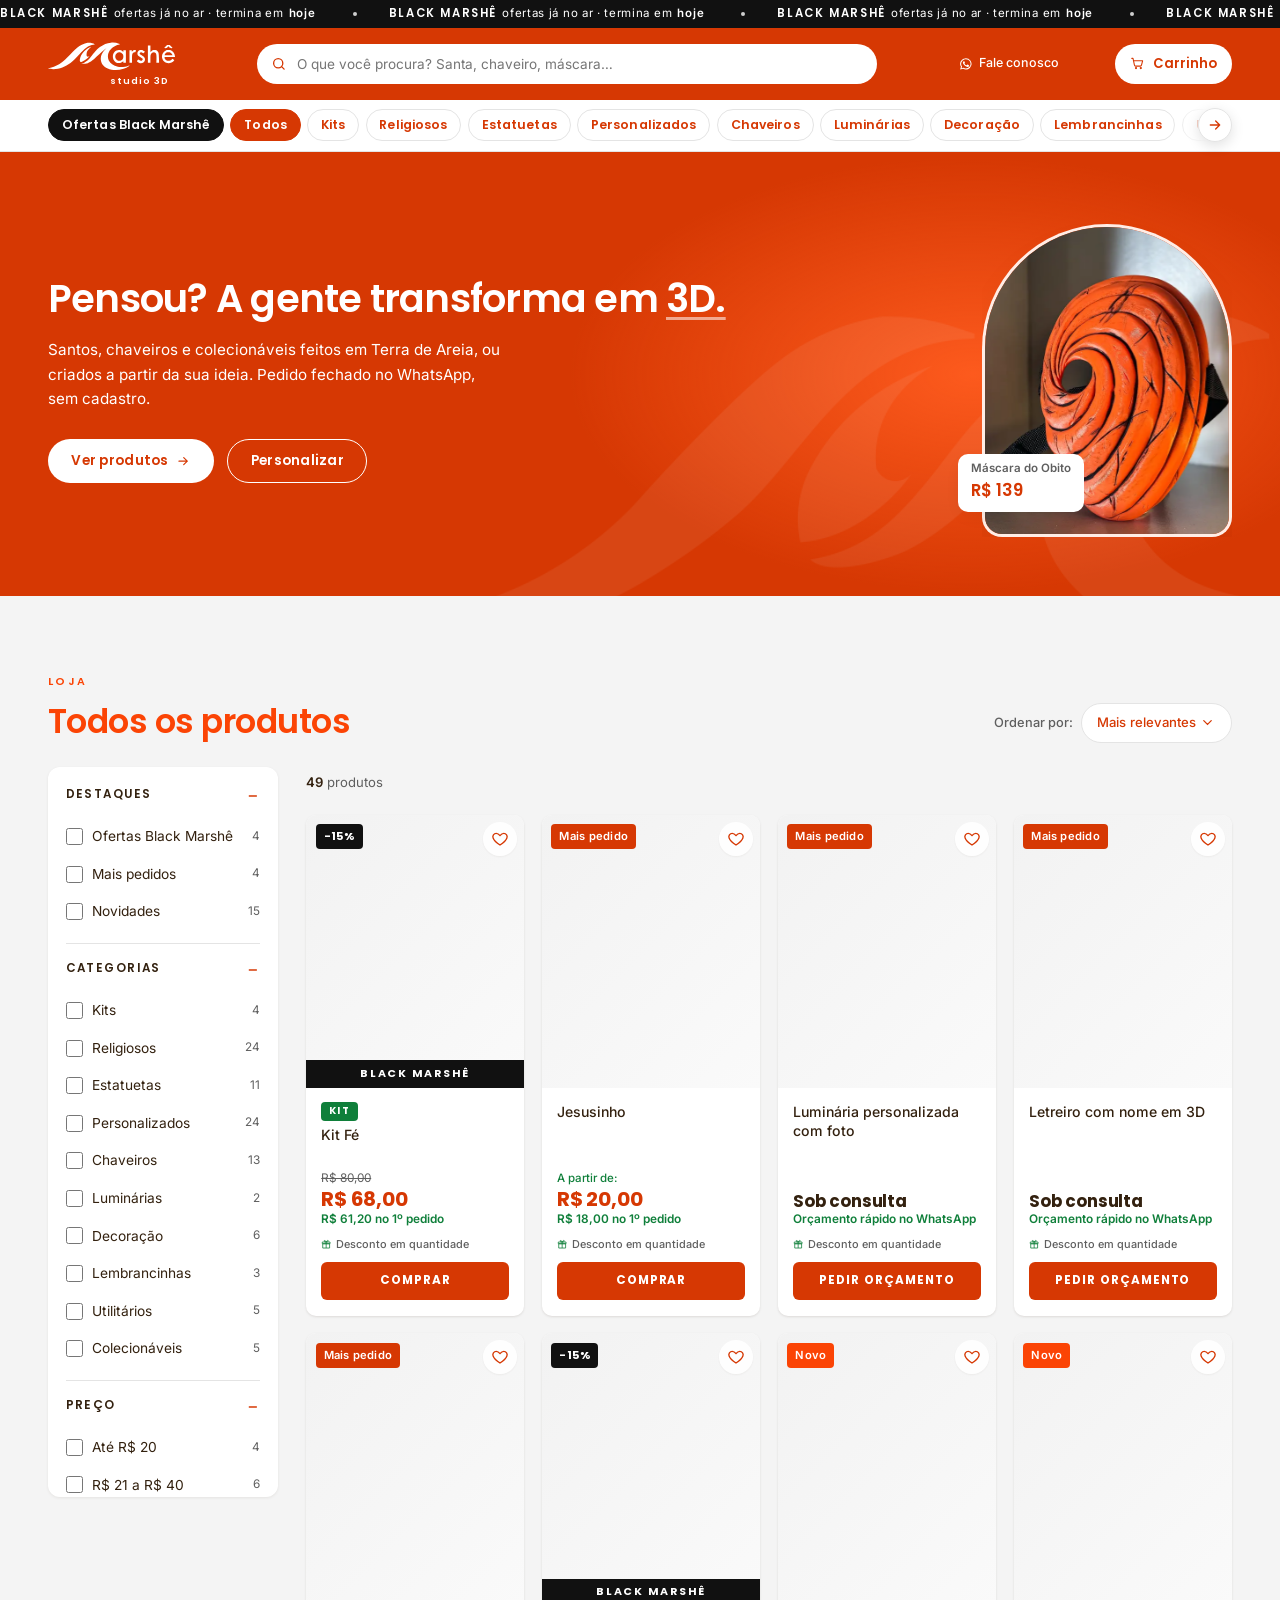
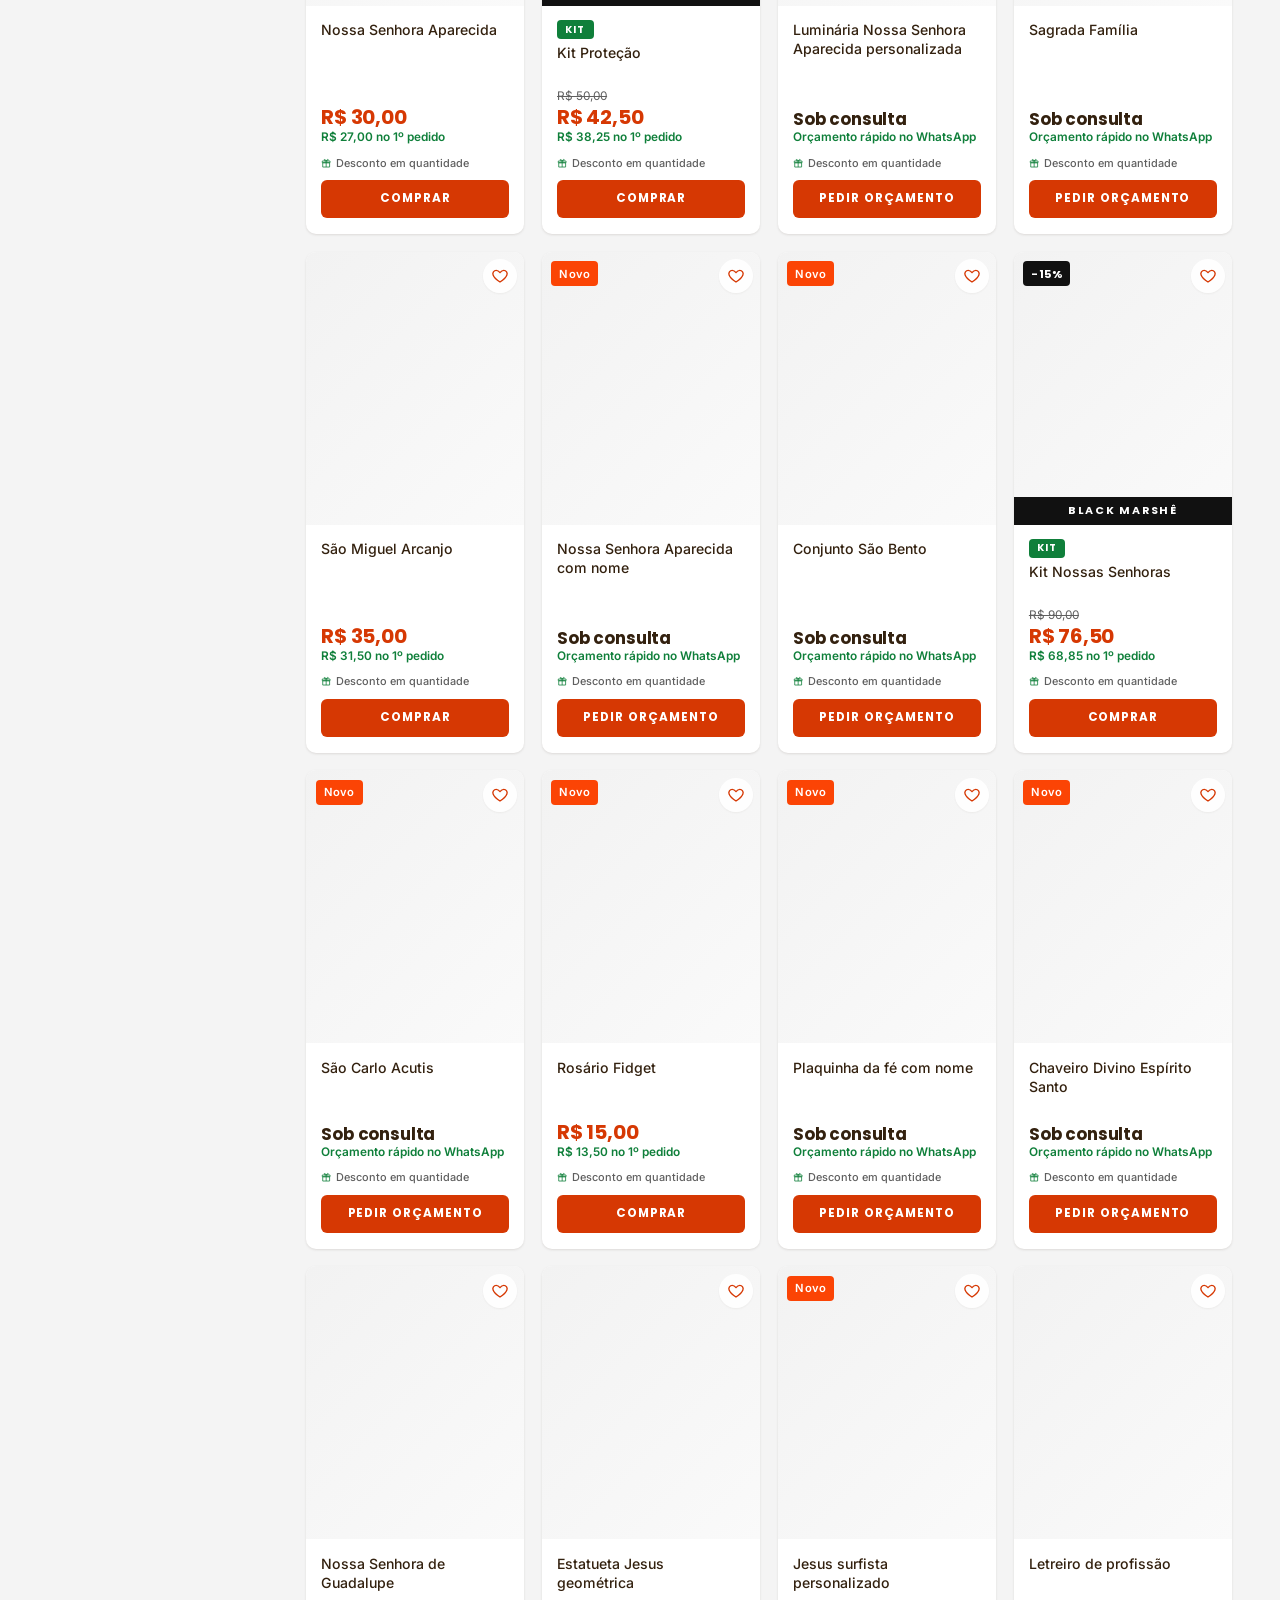
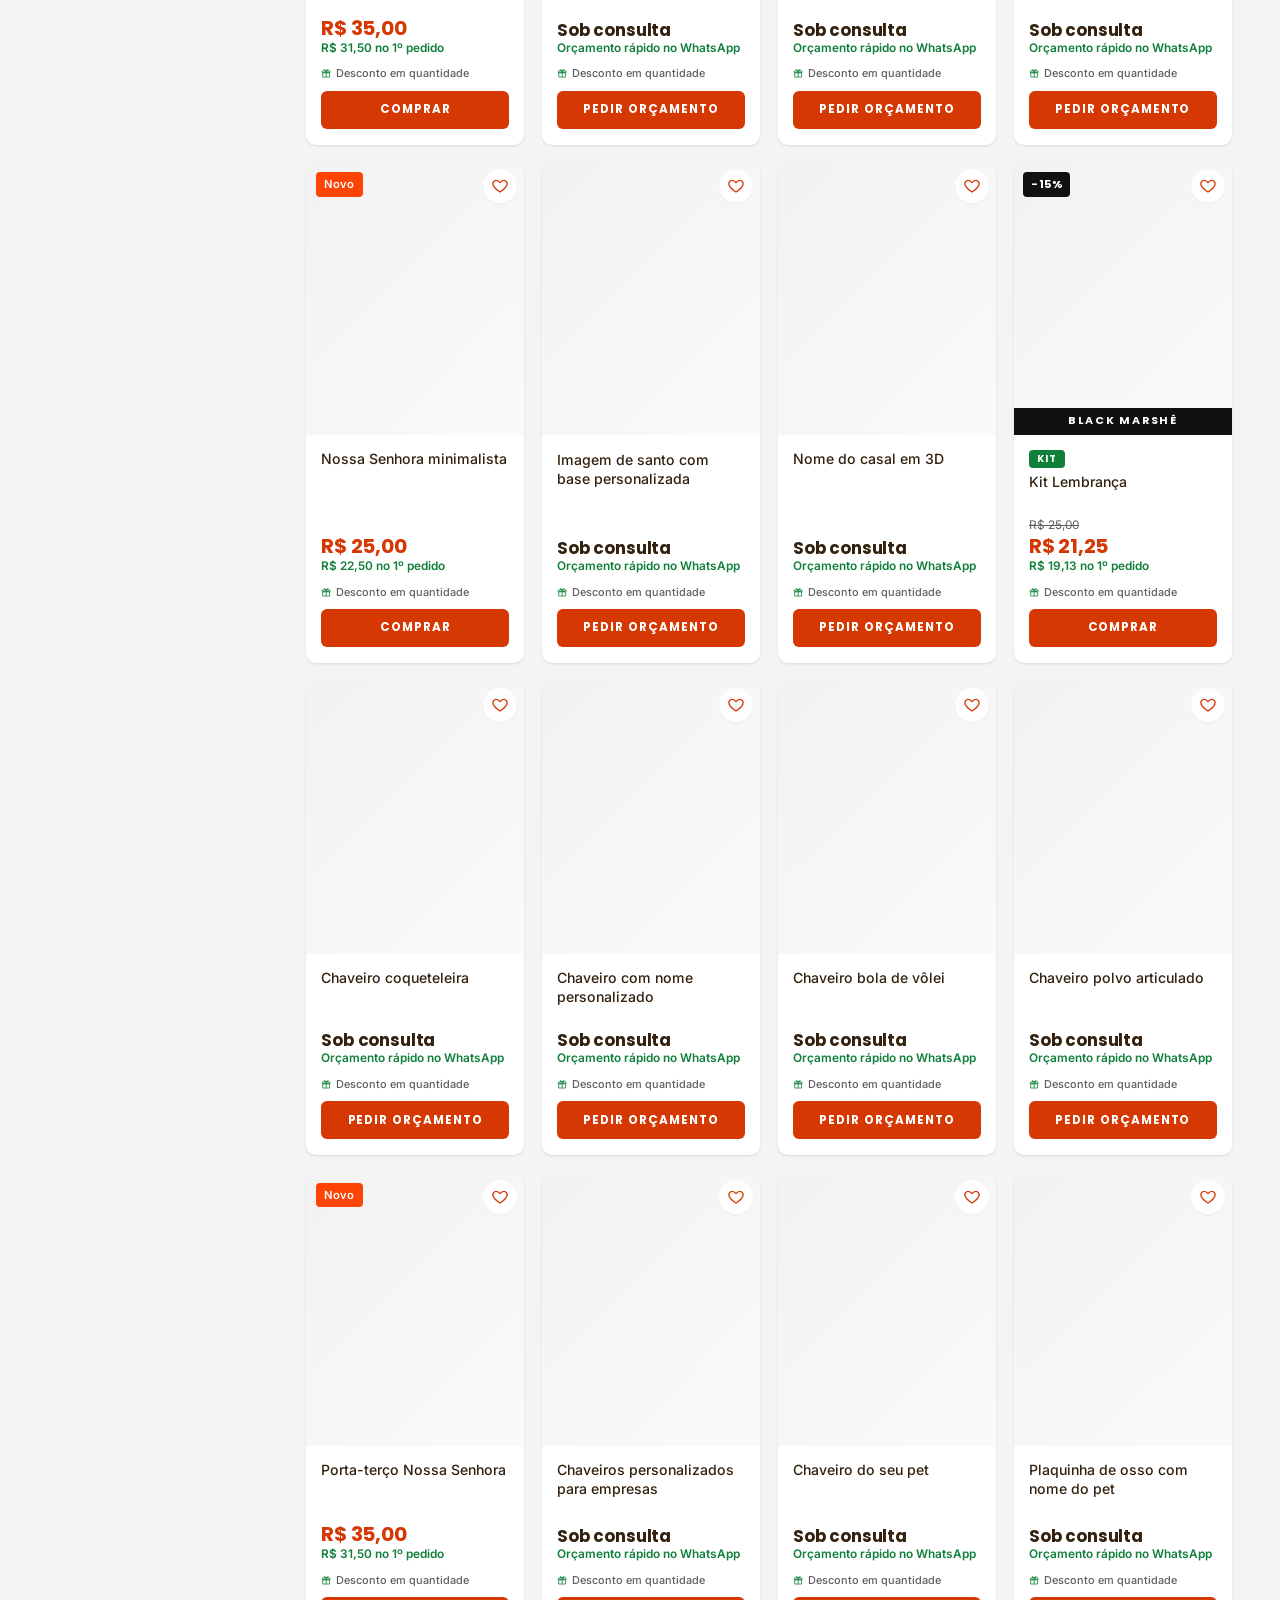
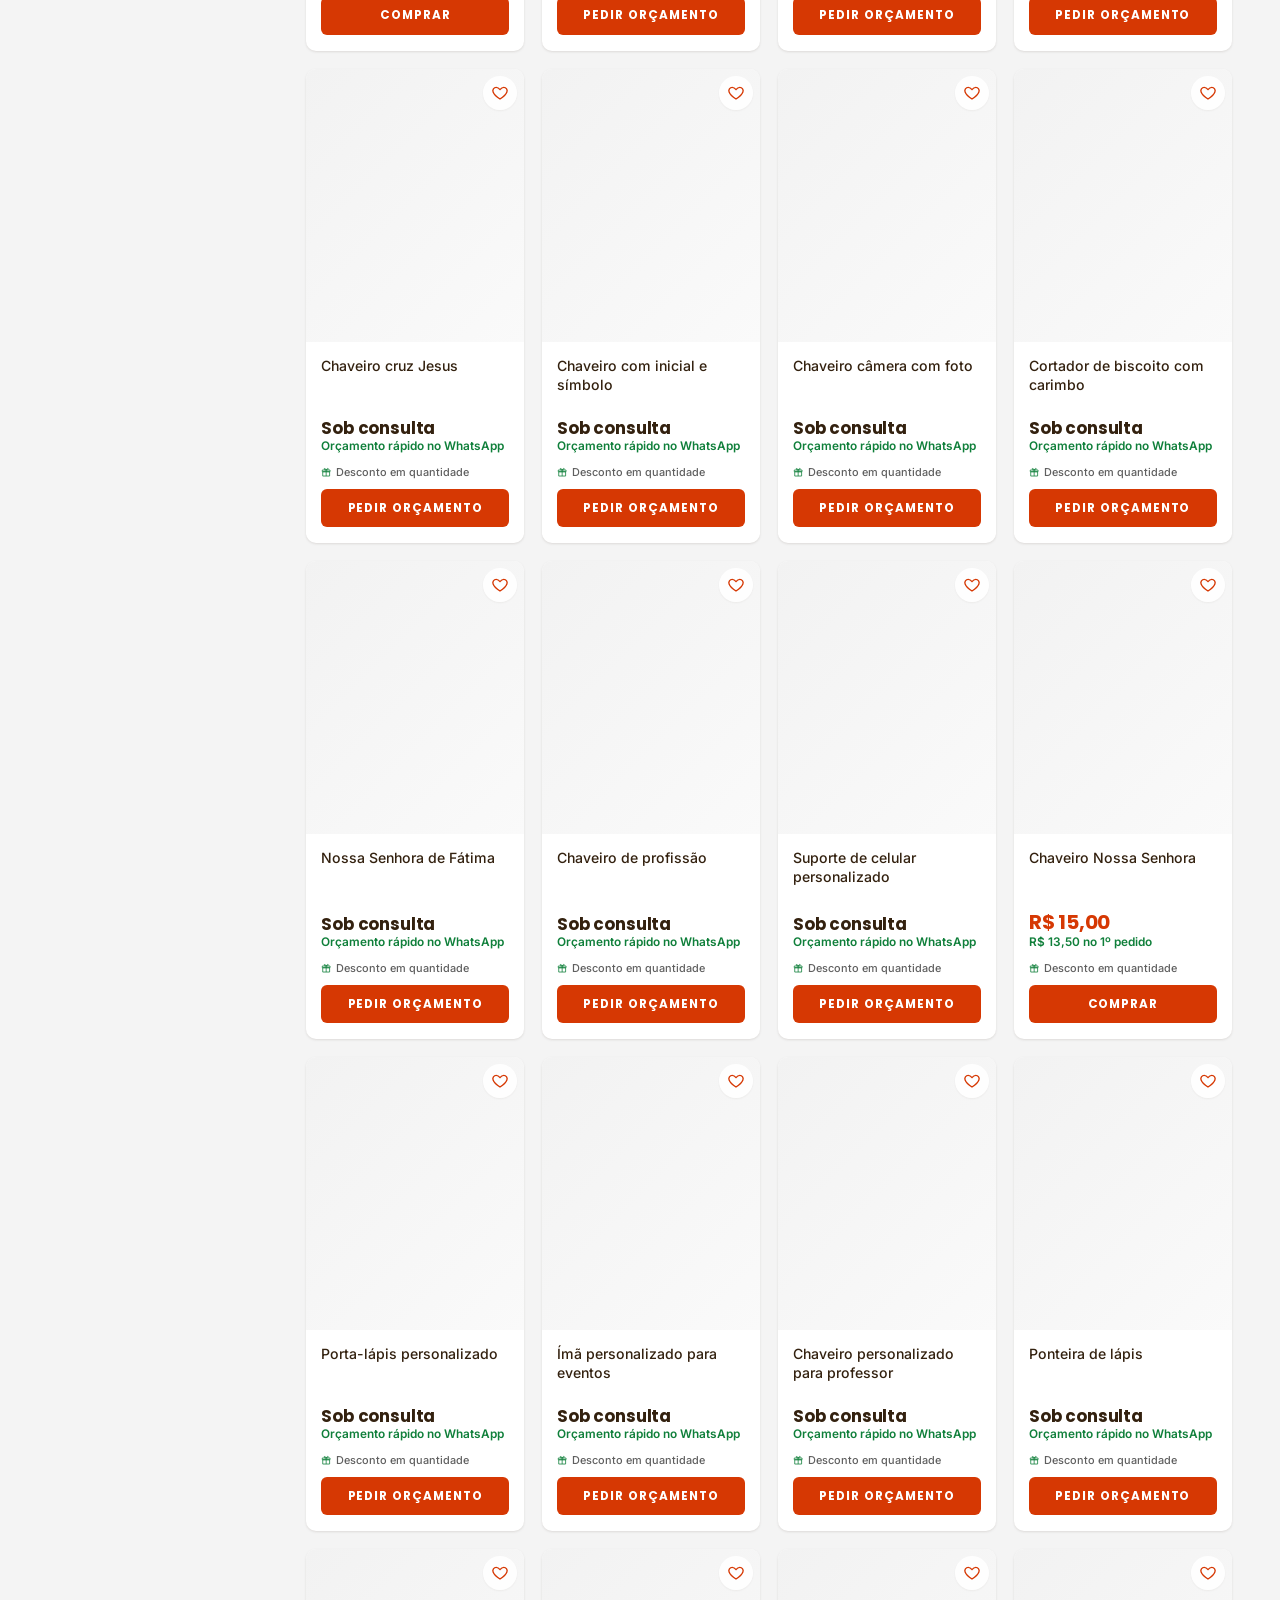
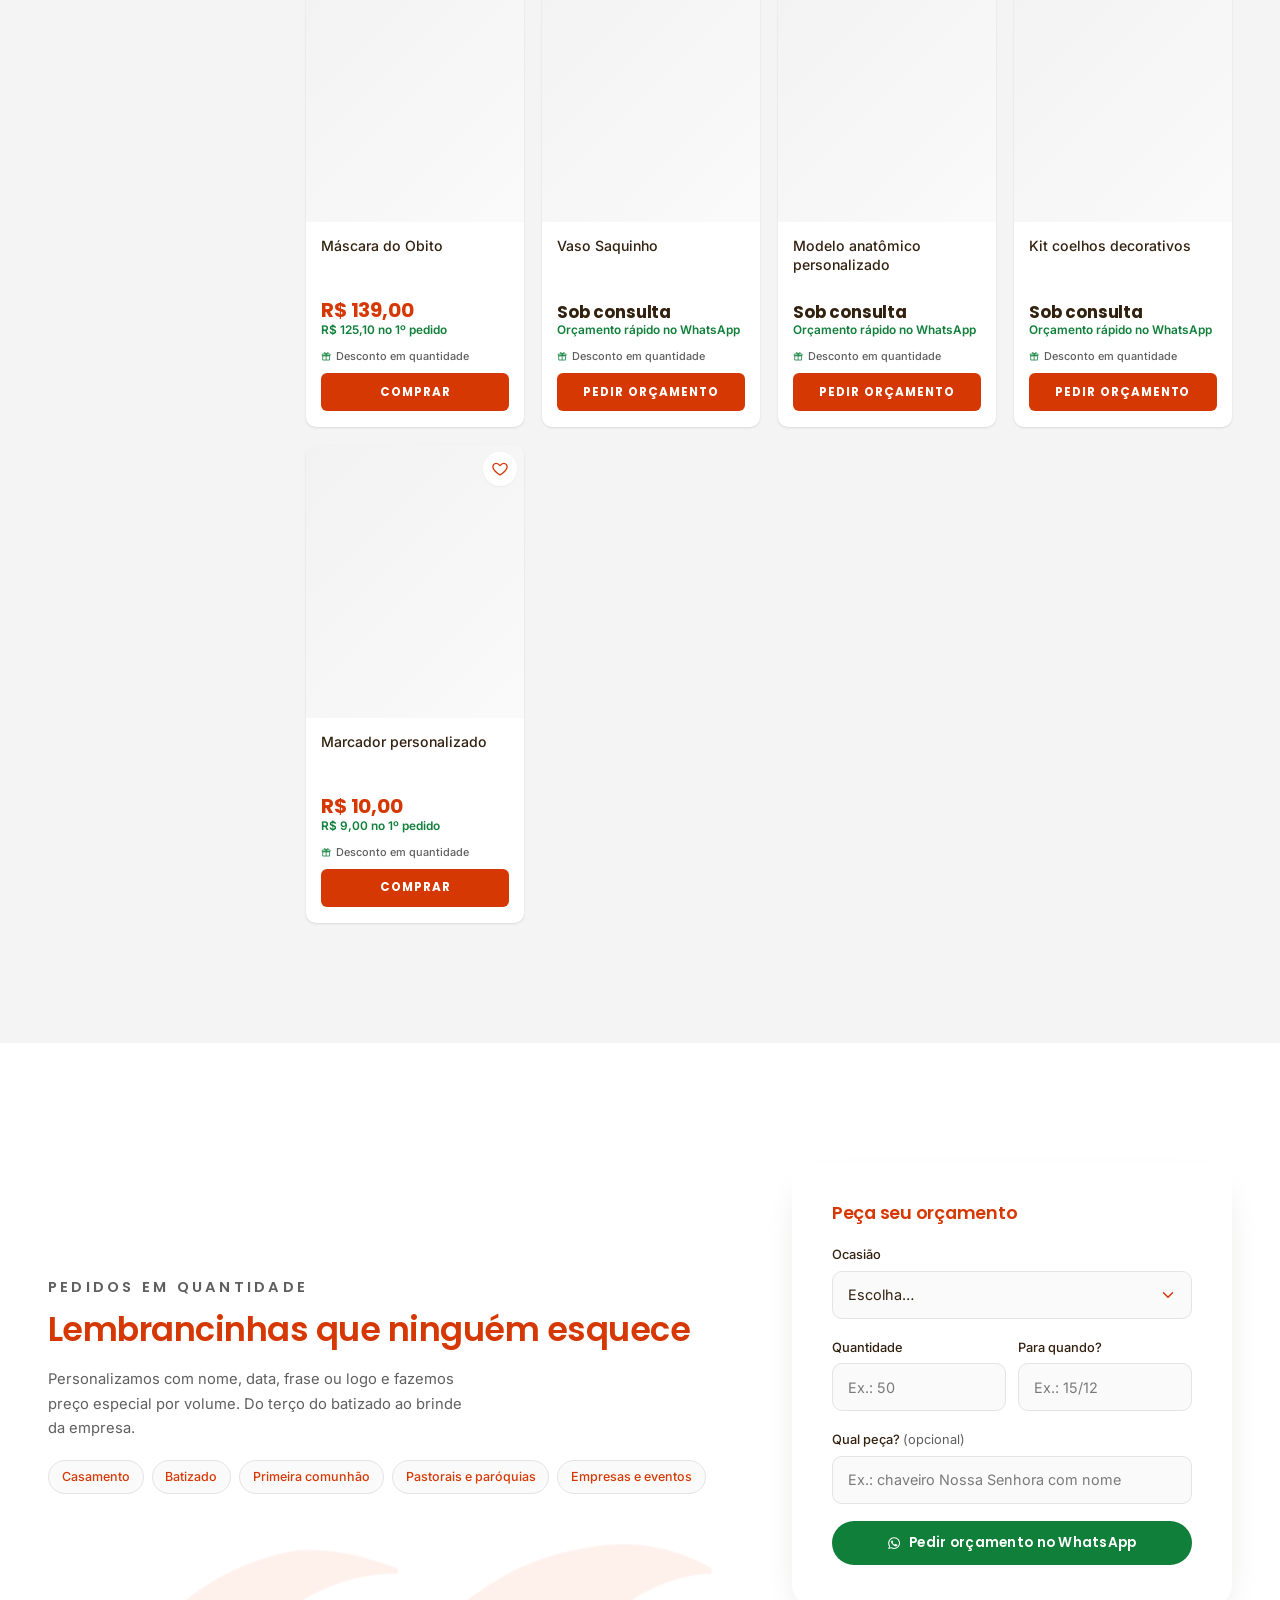
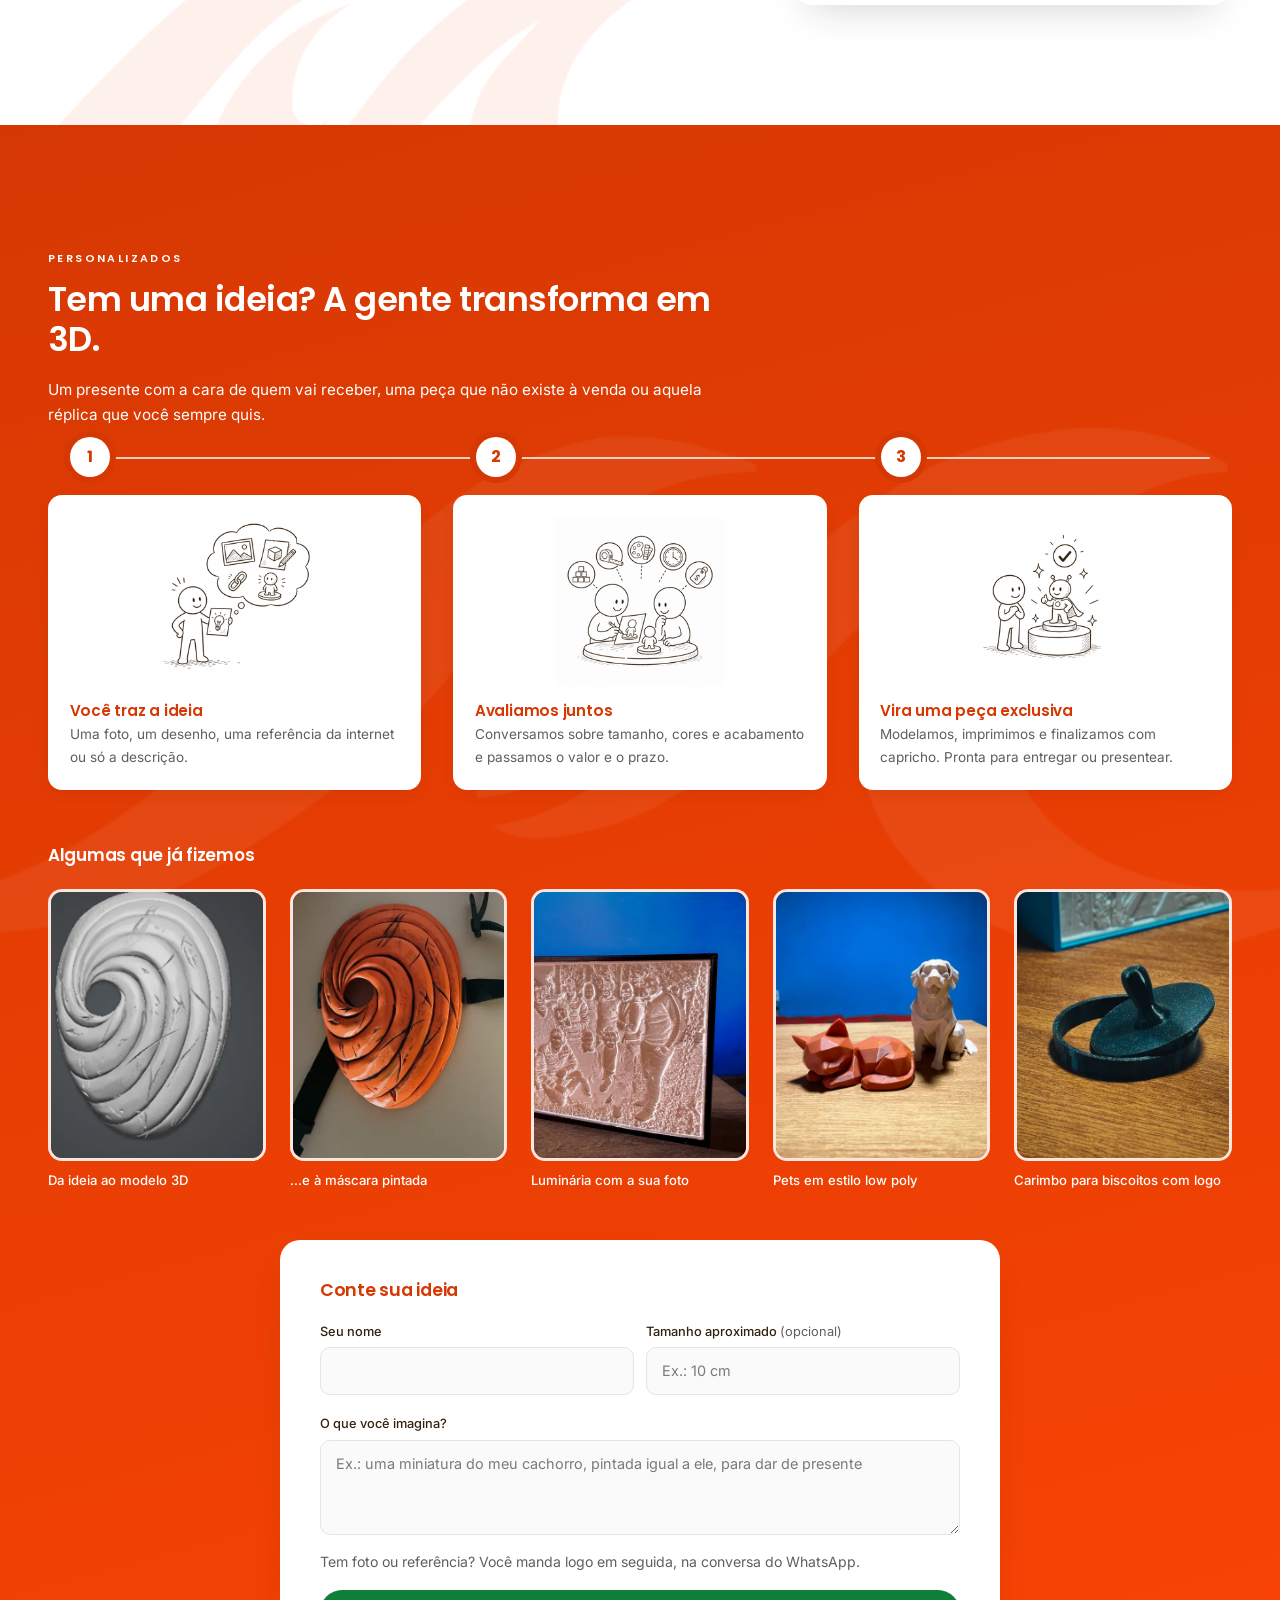
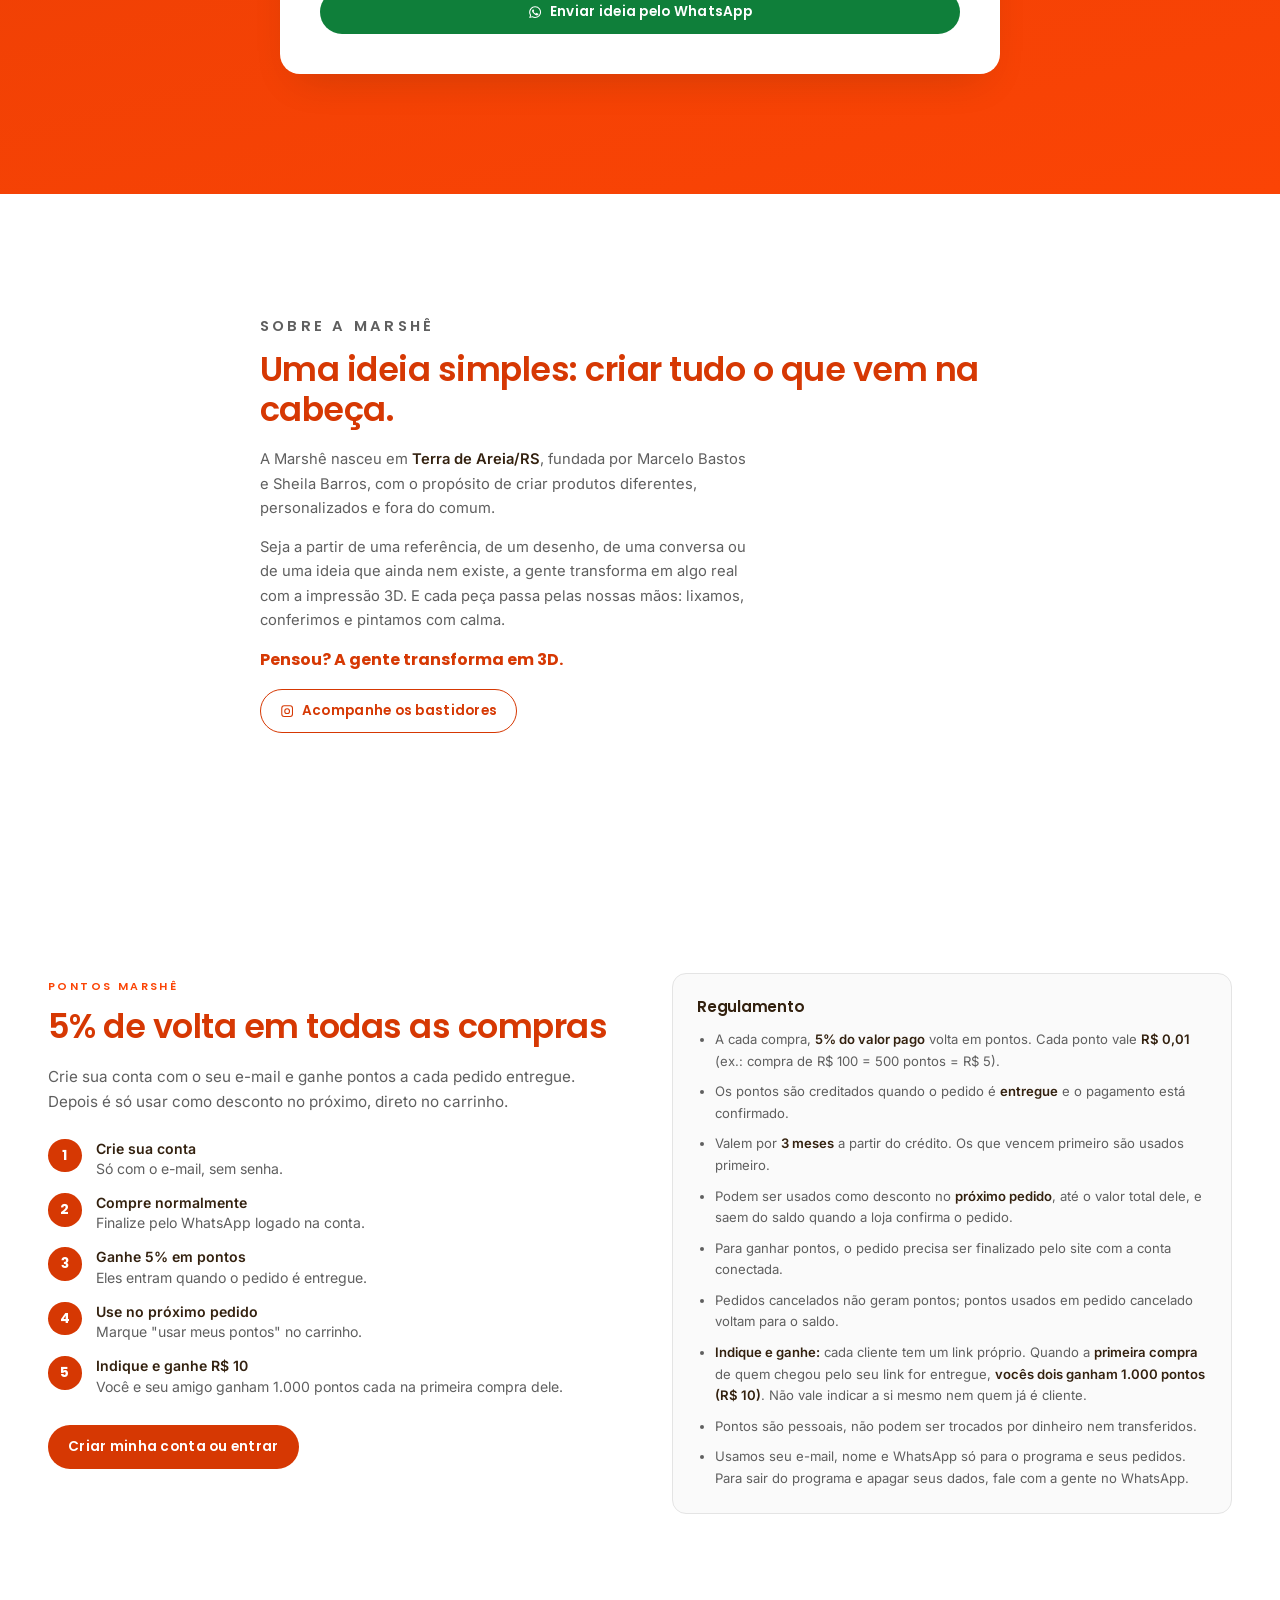
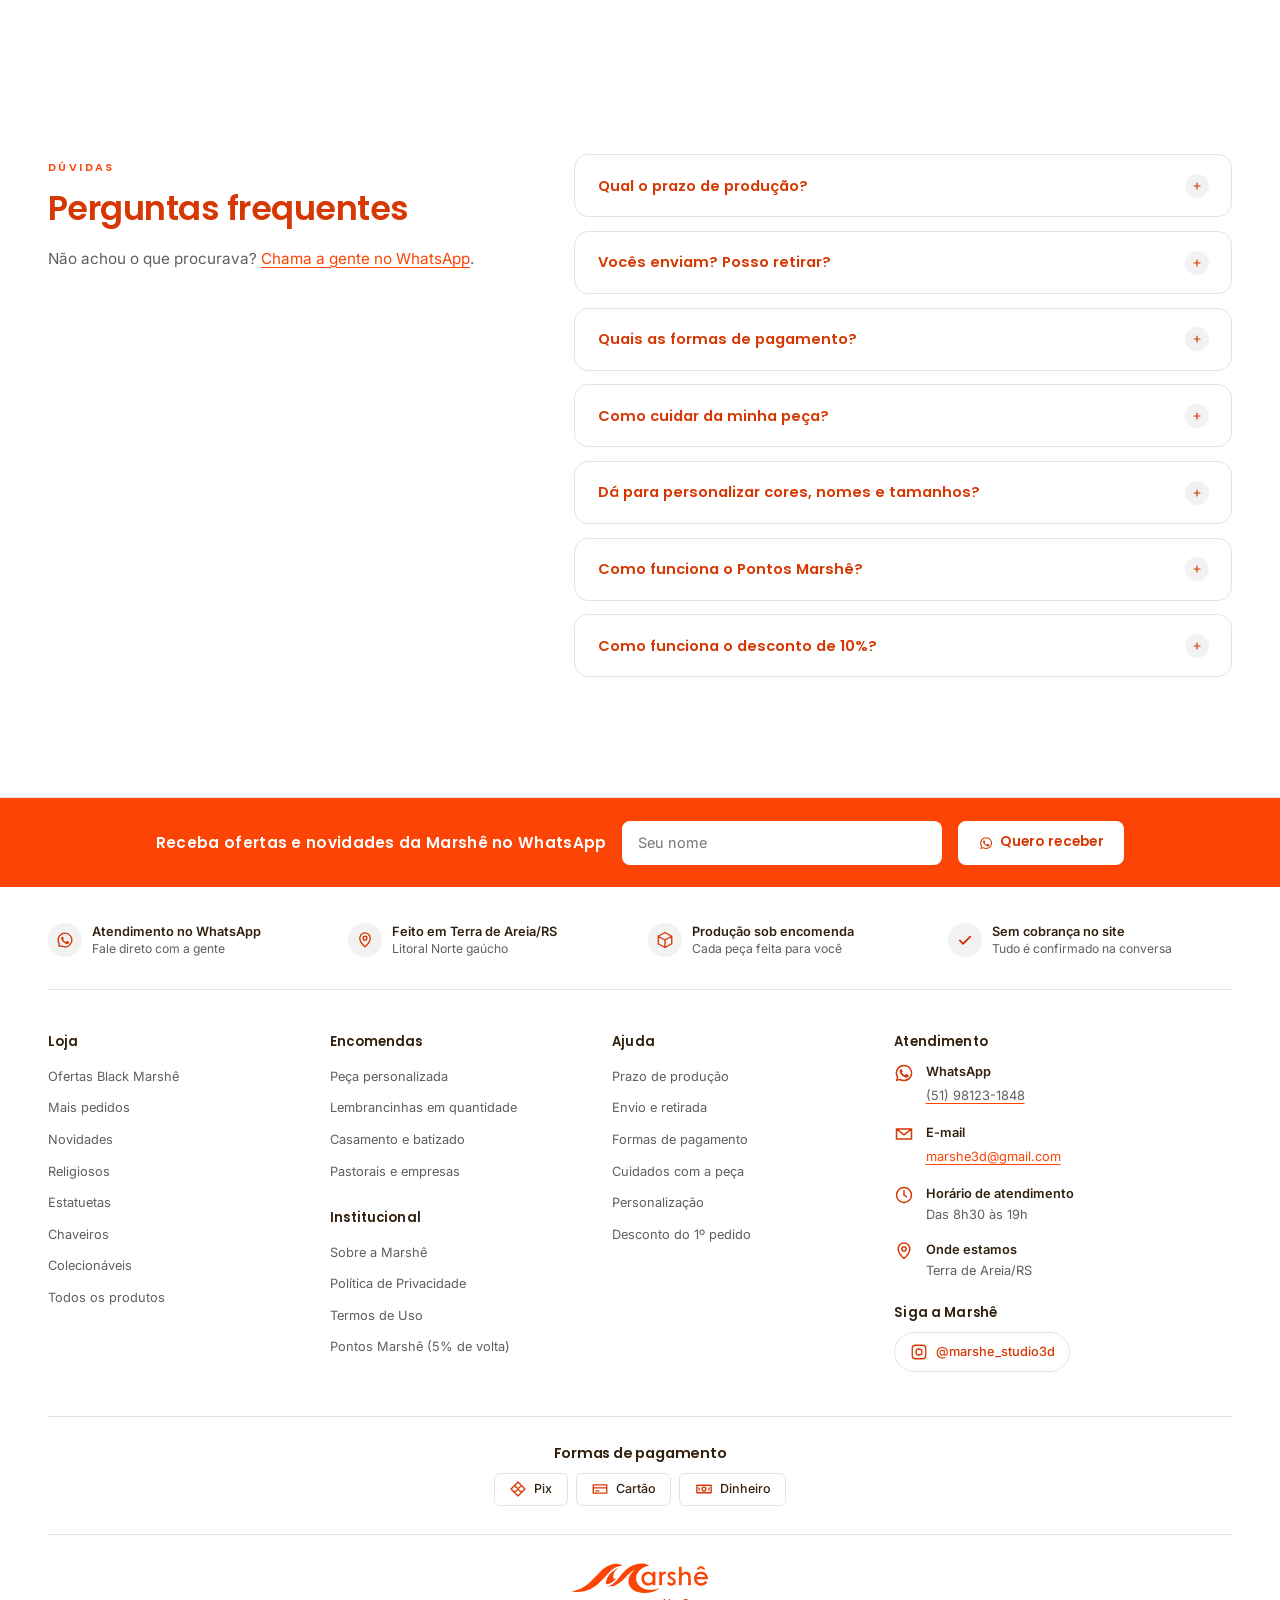
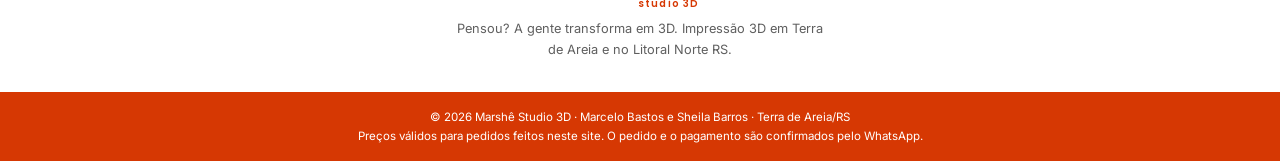
==== commit 30d99bcf: "Nova loja Marshê Studio 3D Substitui a página antiga pela loja completa: - catálogo com filtros, bus" ====
--- a/index.html
+++ b/index.html
@@ -1,294 +1,524 @@
-<!DOCTYPE html>
+<!doctype html>
 <html lang="pt-BR">
 <head>
-<meta charset="UTF-8"/>
-<meta name="viewport" content="width=device-width, initial-scale=1.0"/>
-<title>Marshê Studio 3D</title>
-<style>
-@import url('https://fonts.googleapis.com/css2?family=Poppins:wght@300;400;600;700;800;900&display=swap');
-*{margin:0;padding:0;box-sizing:border-box;}
-:root{
-  --orange:#F44010;
-  --orange-light:#FF6B35;
-  --green:#3DD600;
-  --green-dark:#28a800;
-  --dark:#0D0D0D;
-  --dark2:#111111;
-  --dark3:#1A1A1A;
-  --white:#FFFFFF;
-  --muted:#888;
-}
-html{scroll-behavior:smooth;}
-body{background:var(--dark);color:var(--white);font-family:'Poppins',sans-serif;overflow-x:hidden;cursor:none;}
-
-#cur{position:fixed;width:12px;height:12px;background:var(--orange);border-radius:50%;pointer-events:none;z-index:9999;transform:translate(-50%,-50%);}
-#cur2{position:fixed;width:36px;height:36px;border:2px solid var(--orange);border-radius:50%;pointer-events:none;z-index:9998;transform:translate(-50%,-50%);transition:all .15s ease;opacity:.5;}
-
-/* NAV */
-nav{position:fixed;top:0;width:100%;z-index:100;padding:.9rem 5%;display:flex;justify-content:space-between;align-items:center;background:rgba(13,13,13,.95);backdrop-filter:blur(20px);border-bottom:3px solid var(--orange);}
-.nav-links a{color:rgba(255,255,255,.6);text-decoration:none;margin-left:2rem;font-size:.82rem;font-weight:600;letter-spacing:1.5px;text-transform:uppercase;transition:.3s;}
-.nav-links a:hover{color:var(--orange);}
-
-/* LOGO SVG — fiel à marca */
-.marshe-logo{display:inline-block;}
-.marshe-logo svg{overflow:visible;}
-
-/* HERO */
-#hero{min-height:100vh;display:flex;align-items:center;justify-content:center;position:relative;overflow:hidden;background:var(--dark);}
-/* fundo laranja forte no topo direito */
-.hero-blob1{position:absolute;top:-120px;right:-120px;width:550px;height:550px;background:radial-gradient(circle,var(--orange) 0%,transparent 70%);opacity:.55;pointer-events:none;}
-.hero-blob2{position:absolute;bottom:-80px;left:-80px;width:350px;height:350px;background:radial-gradient(circle,var(--green) 0%,transparent 70%);opacity:.25;pointer-events:none;}
-.hero-content{position:relative;z-index:1;text-align:center;padding:0 1.5rem;}
-.hero-logo-wrap{margin-bottom:2.5rem;animation:float 5s ease-in-out infinite;}
-@keyframes float{0%,100%{transform:translateY(0)}50%{transform:translateY(-14px)}}
-.hero-badge{display:inline-block;background:var(--green);color:#000;font-size:.72rem;font-weight:800;letter-spacing:4px;text-transform:uppercase;padding:.4rem 1.4rem;border-radius:3px;margin-bottom:1.5rem;}
-.hero-h1{font-size:clamp(2.5rem,8vw,6rem);font-weight:900;line-height:1;margin-bottom:1.2rem;}
-.hero-h1 .w1{display:block;color:var(--white);}
-.hero-h1 .w2{display:block;color:var(--orange);-webkit-text-stroke:2px var(--orange);-webkit-text-fill-color:transparent;}
-.hero-sub{color:var(--muted);font-size:1rem;max-width:460px;margin:0 auto 2.8rem;line-height:1.8;}
-.hero-btns{display:flex;gap:1rem;justify-content:center;flex-wrap:wrap;}
-.btn{display:inline-flex;align-items:center;gap:.5rem;padding:.9rem 2.4rem;font-size:.88rem;font-weight:700;letter-spacing:1px;text-transform:uppercase;text-decoration:none;border-radius:5px;transition:.3s;border:2px solid transparent;}
-.btn-orange{background:var(--orange);color:#fff;border-color:var(--orange);}
-.btn-orange:hover{background:transparent;color:var(--orange);}
-.btn-green{background:var(--green);color:#000;border-color:var(--green);}
-.btn-green:hover{background:transparent;color:var(--green);}
-.scroll-down{position:absolute;bottom:2rem;left:50%;transform:translateX(-50%);display:flex;flex-direction:column;align-items:center;gap:.5rem;opacity:.35;animation:bob 2.5s infinite;}
-@keyframes bob{0%,100%{transform:translateX(-50%) translateY(0)}50%{transform:translateX(-50%) translateY(8px)}}
-.scroll-down span{font-size:.65rem;letter-spacing:4px;text-transform:uppercase;}
-.chevron{width:18px;height:18px;border-right:2px solid #fff;border-bottom:2px solid #fff;transform:rotate(45deg);}
-
-/* SECTIONS */
-section{padding:7rem 5%;}
-.eyebrow{display:inline-flex;align-items:center;gap:.6rem;font-size:.72rem;font-weight:700;letter-spacing:4px;text-transform:uppercase;color:var(--green);margin-bottom:.7rem;}
-.eyebrow::before{content:'';width:28px;height:3px;background:var(--green);border-radius:2px;}
-.sec-title{font-size:clamp(1.8rem,4vw,3rem);font-weight:800;line-height:1.15;margin-bottom:1.5rem;}
-.sec-title em{font-style:normal;color:var(--orange);}
-
-/* SOBRE */
-#sobre{background:var(--dark2);border-top:4px solid var(--orange);}
-.about-wrap{display:grid;grid-template-columns:1fr 1fr;gap:5rem;align-items:center;}
-.about-box{background:var(--dark3);border-radius:16px;padding:2rem;border-top:4px solid var(--green);position:relative;overflow:hidden;}
-.about-box::after{content:'';position:absolute;bottom:-40px;right:-40px;width:180px;height:180px;background:var(--orange);border-radius:50%;opacity:.07;}
-.stats{display:grid;grid-template-columns:1fr 1fr;gap:1rem;margin-top:1.5rem;}
-.stat{background:var(--dark);border-radius:10px;padding:1.2rem;text-align:center;border-left:3px solid var(--orange);}
-.stat-n{font-size:1.9rem;font-weight:900;color:var(--orange);}
-.stat-l{font-size:.7rem;color:var(--muted);margin-top:.2rem;letter-spacing:1px;}
-.about-text p{color:var(--muted);line-height:1.9;margin-bottom:1rem;}
-.chips{display:flex;flex-wrap:wrap;gap:.5rem;margin-top:1.5rem;}
-.chip{padding:.35rem 1rem;border-radius:3px;font-size:.78rem;font-weight:700;letter-spacing:.5px;}
-.chip-o{background:rgba(244,64,16,.15);color:var(--orange);border:1px solid rgba(244,64,16,.35);}
-.chip-g{background:rgba(61,214,0,.12);color:var(--green);border:1px solid rgba(61,214,0,.3);}
-
-/* PROJETOS */
-#projetos{background:var(--dark);border-top:4px solid var(--green);}
-.proj-header{display:flex;justify-content:space-between;align-items:flex-end;flex-wrap:wrap;gap:1rem;margin-bottom:2.5rem;}
-.grid{display:grid;grid-template-columns:repeat(auto-fill,minmax(280px,1fr));gap:1.5rem;}
-.card{border-radius:12px;overflow:hidden;border:1px solid rgba(255,255,255,.07);background:var(--dark3);transition:.4s;cursor:pointer;}
-.card:hover{transform:translateY(-8px);border-color:var(--orange);box-shadow:0 20px 50px rgba(244,64,16,.2);}
-.card-thumb{height:190px;display:flex;align-items:center;justify-content:center;font-size:3.8rem;position:relative;overflow:hidden;}
-.card-thumb .lbl{position:absolute;top:.8rem;right:.8rem;font-size:.62rem;font-weight:800;letter-spacing:2px;text-transform:uppercase;padding:.25rem .7rem;border-radius:3px;}
-.lbl-o{background:var(--orange);color:#fff;}
-.lbl-g{background:var(--green);color:#000;}
-.card-body{padding:1.2rem 1.4rem 1.5rem;}
-.card-body h3{font-size:.97rem;font-weight:700;margin-bottom:.35rem;}
-.card-body p{color:var(--muted);font-size:.81rem;line-height:1.6;}
-.card-mat{display:inline-flex;align-items:center;gap:.4rem;margin-top:.9rem;font-size:.7rem;font-weight:800;color:var(--green);letter-spacing:2px;text-transform:uppercase;}
-.card-mat::before{content:'';width:6px;height:6px;background:var(--green);border-radius:50%;}
-.th1{background:linear-gradient(135deg,#200800,#3a1200);}
-.th2{background:linear-gradient(135deg,#001800,#1a3a00);}
-.th3{background:linear-gradient(135deg,#1a0800,#2e1600);}
-.th4{background:linear-gradient(135deg,#200000,#380a00);}
-.th5{background:linear-gradient(135deg,#001a08,#003018);}
-.th6{background:linear-gradient(135deg,#0d0020,#1a0038);}
-
-/* PROCESSO */
-#processo{background:var(--orange);position:relative;overflow:hidden;}
-#processo::before{content:'';position:absolute;top:-100px;right:-100px;width:400px;height:400px;background:rgba(0,0,0,.12);border-radius:50%;}
-#processo::after{content:'';position:absolute;bottom:-80px;left:-80px;width:300px;height:300px;background:rgba(255,255,255,.08);border-radius:50%;}
-#processo .eyebrow{color:rgba(0,0,0,.5);}
-#processo .eyebrow::before{background:rgba(0,0,0,.4);}
-#processo .sec-title{color:#fff;}
-#processo .sec-title em{color:#000;}
-.steps{display:grid;grid-template-columns:repeat(4,1fr);gap:1.5rem;margin-top:2.5rem;position:relative;z-index:1;}
-.step{background:rgba(0,0,0,.15);border-radius:12px;padding:1.8rem 1.4rem;text-align:center;border-top:3px solid rgba(255,255,255,.3);transition:.3s;}
-.step:hover{background:rgba(0,0,0,.25);border-color:#fff;}
-.step-n{font-size:2.2rem;font-weight:900;color:#fff;margin-bottom:.8rem;text-shadow:0 2px 12px rgba(0,0,0,.3);}
-.step h4{font-size:.95rem;font-weight:700;color:#fff;margin-bottom:.4rem;}
-.step p{color:rgba(255,255,255,.75);font-size:.8rem;line-height:1.6;}
-
-/* CONTATO */
-#contato{background:var(--dark2);border-top:4px solid var(--green);}
-.contato-grid{display:grid;grid-template-columns:1fr 1fr;gap:5rem;align-items:center;}
-.contato-left .sec-title em{color:var(--green);}
-.contato-left p{color:var(--muted);line-height:1.9;margin-bottom:2rem;}
-.wa-btn{display:inline-flex;align-items:center;gap:.9rem;padding:1.1rem 2.8rem;background:var(--green);color:#000;font-weight:800;font-size:1rem;text-decoration:none;border-radius:6px;letter-spacing:.5px;transition:.3s;box-shadow:0 8px 32px rgba(61,214,0,.3);}
-.wa-btn:hover{transform:translateY(-4px);box-shadow:0 16px 48px rgba(61,214,0,.5);background:#4fff00;}
-.wa-btn svg{width:24px;height:24px;fill:#000;}
-.contato-right{background:var(--dark3);border-radius:16px;padding:2.5rem;border:1px solid rgba(255,255,255,.08);border-top:4px solid var(--orange);}
-.contato-right h3{font-size:1.2rem;font-weight:700;margin-bottom:1.5rem;color:var(--orange);}
-.info-item{display:flex;align-items:center;gap:1rem;padding:1rem 0;border-bottom:1px solid rgba(255,255,255,.07);}
-.info-item:last-child{border-bottom:none;}
-.info-icon{width:40px;height:40px;background:rgba(244,64,16,.15);border-radius:8px;display:flex;align-items:center;justify-content:center;font-size:1.1rem;flex-shrink:0;}
-.info-text{font-size:.88rem;color:var(--muted);}
-.info-text strong{display:block;color:var(--white);font-size:.9rem;margin-bottom:.1rem;}
-
-/* FOOTER */
-footer{background:var(--dark);border-top:3px solid var(--orange);padding:2rem 5%;}
-.footer-in{display:flex;justify-content:space-between;align-items:center;flex-wrap:wrap;gap:1rem;}
-.footer-in p{color:var(--muted);font-size:.78rem;}
-.footer-in span{color:var(--orange);}
-.footer-logo svg{height:28px;}
-
-/* REVEAL */
-.r{opacity:0;transform:translateY(30px);transition:opacity .7s,transform .7s;}
-.rl{opacity:0;transform:translateX(-30px);transition:opacity .7s,transform .7s;}
-.rr{opacity:0;transform:translateX(30px);transition:opacity .7s,transform .7s;}
-.r.v,.rl.v,.rr.v{opacity:1;transform:none;}
-
-@media(max-width:900px){.about-wrap,.contato-grid,.steps{grid-template-columns:1fr;}.nav-links{display:none;}}
-</style>
+  <meta charset="utf-8">
+  <meta name="viewport" content="width=device-width, initial-scale=1, viewport-fit=cover">
+  <title>Marshê Studio 3D · Impressão 3D em Terra de Areia e Litoral Norte RS</title>
+  <meta name="description" content="Estúdio de impressão 3D em Terra de Areia/RS. Artigos religiosos, chaveiros, estatuetas, colecionáveis e peças personalizadas. Peça pelo WhatsApp e ganhe 10% no primeiro pedido.">
+  <meta name="theme-color" content="#D63803">
+  <link rel="canonical" href="https://www.marshe3d.com.br/">
+
+  <!-- Open Graph (WhatsApp, Instagram, Facebook) -->
+  <meta property="og:type" content="website">
+  <meta property="og:locale" content="pt_BR">
+  <meta property="og:site_name" content="Marshê Studio 3D">
+  <meta property="og:title" content="Marshê Studio 3D · Pensou? A gente transforma em 3D.">
+  <meta property="og:description" content="Peças em impressão 3D feitas em Terra de Areia/RS: santos, chaveiros, colecionáveis e personalizados. 10% off no primeiro pedido.">
+  <meta property="og:url" content="https://www.marshe3d.com.br/">
+  <meta property="og:image" content="https://www.marshe3d.com.br/assets/img/og-marshe.jpg">
+  <meta property="og:image:width" content="1200">
+  <meta property="og:image:height" content="630">
+  <meta name="twitter:card" content="summary_large_image">
+
+  <!-- SEO local -->
+  <meta name="geo.region" content="BR-RS">
+  <meta name="geo.placename" content="Terra de Areia">
+
+  <link rel="icon" type="image/png" href="assets/logo/favicon.png">
+  <link rel="preload" as="font" type="font/woff2" href="assets/fonts/poppins-700.woff2" crossorigin>
+  <link rel="preload" as="font" type="font/woff2" href="assets/fonts/inter-latin.woff2" crossorigin>
+  <link rel="preload" as="image" imagesrcset="assets/img/hero-640.webp 640w, assets/img/hero-1200.webp 1200w" imagesizes="(max-width: 899px) 140px, 320px" fetchpriority="high">
+  <link rel="stylesheet" href="css/style.css">
+
+  <script type="application/ld+json">
+  {
+    "@context": "https://schema.org",
+    "@type": "Store",
+    "name": "Marshê Studio 3D",
+    "slogan": "Pensou? A gente transforma em 3D.",
+    "description": "Estúdio de impressão 3D: artigos religiosos, chaveiros, estatuetas, colecionáveis e personalizados.",
+    "image": "https://www.marshe3d.com.br/assets/img/og-marshe.jpg",
+    "url": "https://www.marshe3d.com.br/",
+    "email": "marshe3d@gmail.com",
+    "founder": [{"@type": "Person", "name": "Marcelo Bastos"}, {"@type": "Person", "name": "Sheila Barros"}],
+    "address": {"@type": "PostalAddress", "addressLocality": "Terra de Areia", "addressRegion": "RS", "addressCountry": "BR"},
+    "areaServed": ["Terra de Areia", "Osório", "Capão da Canoa", "Torres", "Tramandaí", "Três Cachoeiras", "Litoral Norte do Rio Grande do Sul"],
+    "sameAs": ["https://www.instagram.com/marshe_studio3d/"],
+    "priceRange": "R$ 10 a R$ 139"
+  }
+  </script>
 </head>
 <body>
-<div id="cur"></div><div id="cur2"></div>
-
-<!-- NAV -->
-<nav>
-  <img src="1.png" height="40" alt="Marshê Studio 3D" style="border-radius:50%;">
-  <div class="nav-links">
-    <a href="#sobre">Sobre</a>
-    <a href="#projetos">Projetos</a>
-    <a href="#processo">Como funciona</a>
-    <a href="#contato">Contato</a>
+  <div class="intro-veil" aria-hidden="true"></div>
+  <a class="skip" href="#catalogo">Pular para os produtos</a>
+
+  <!-- Ícones -->
+  <svg width="0" height="0" style="position:absolute" aria-hidden="true">
+    <symbol id="i-cart" viewBox="0 0 24 24"><path fill="none" stroke="currentColor" stroke-width="1.8" stroke-linecap="round" stroke-linejoin="round" d="M3 4h2l2.4 11.2a2 2 0 0 0 2 1.6h7.7a2 2 0 0 0 2-1.5L21 8H6.2M10 21a1 1 0 1 0 0-2 1 1 0 0 0 0 2Zm8 0a1 1 0 1 0 0-2 1 1 0 0 0 0 2Z"/></symbol>
+    <symbol id="i-wa" viewBox="0 0 24 24"><path fill="currentColor" d="M12 2a10 10 0 0 0-8.6 15.1L2 22l5-1.3A10 10 0 1 0 12 2Zm0 18.2a8.2 8.2 0 0 1-4.2-1.2l-.3-.2-3 .8.8-2.9-.2-.3A8.2 8.2 0 1 1 12 20.2Zm4.5-6.1c-.2-.1-1.5-.7-1.7-.8s-.4-.1-.6.1-.7.8-.8 1-.3.2-.5.1a6.7 6.7 0 0 1-3.3-2.9c-.3-.4.3-.4.7-1.3a.5.5 0 0 0 0-.5l-.8-1.8c-.2-.5-.4-.4-.6-.4h-.5a1 1 0 0 0-.7.3 3 3 0 0 0-.9 2.2 5.2 5.2 0 0 0 1.1 2.7 11.8 11.8 0 0 0 4.5 4c1.7.7 2.3.8 3.2.6a2.7 2.7 0 0 0 1.8-1.2 2.2 2.2 0 0 0 .1-1.3c0-.1-.2-.2-.5-.3Z"/></symbol>
+    <symbol id="i-close" viewBox="0 0 24 24"><path fill="none" stroke="currentColor" stroke-width="2" stroke-linecap="round" d="M6 6l12 12M18 6 6 18"/></symbol>
+    <symbol id="i-search" viewBox="0 0 24 24"><path fill="none" stroke="currentColor" stroke-width="2" stroke-linecap="round" d="m20 20-4.2-4.2M11 18a7 7 0 1 0 0-14 7 7 0 0 0 0 14Z"/></symbol>
+    <symbol id="i-brush" viewBox="0 0 24 24"><path fill="none" stroke="currentColor" stroke-width="1.8" stroke-linecap="round" stroke-linejoin="round" d="M14.5 4.5 19.5 9.5 11 18l-5-5 8.5-8.5ZM6 13c-2 0-3 1.5-3 3.5S2 20 2 20s4 .5 5.5-1 1.5-3 1.5-3"/></symbol>
+    <symbol id="i-pin" viewBox="0 0 24 24"><path fill="none" stroke="currentColor" stroke-width="1.8" stroke-linecap="round" stroke-linejoin="round" d="M12 21s-7-6.2-7-11.5a7 7 0 0 1 14 0C19 14.8 12 21 12 21Zm0-9a2.5 2.5 0 1 0 0-5 2.5 2.5 0 0 0 0 5Z"/></symbol>
+    <symbol id="i-gem" viewBox="0 0 24 24"><path fill="none" stroke="currentColor" stroke-width="1.8" stroke-linejoin="round" d="M6 3h12l4 6-10 12L2 9l4-6Zm-4 6h20M12 21 8 9l4-6 4 6-4 12"/></symbol>
+    <symbol id="i-bolt" viewBox="0 0 24 24"><path fill="none" stroke="currentColor" stroke-width="1.8" stroke-linejoin="round" d="M13 2 4 14h7l-1 8 9-12h-7l1-8Z"/></symbol>
+    <symbol id="i-plus" viewBox="0 0 24 24"><path fill="none" stroke="currentColor" stroke-width="2" stroke-linecap="round" d="M12 5v14M5 12h14"/></symbol>
+    <symbol id="i-check" viewBox="0 0 24 24"><path fill="none" stroke="currentColor" stroke-width="2.4" stroke-linecap="round" stroke-linejoin="round" d="m5 12.5 4.5 4.5L19 7.5"/></symbol>
+    <symbol id="i-heart" viewBox="0 0 24 24"><path stroke="currentColor" stroke-width="1.8" stroke-linejoin="round" d="M12 20s-7.5-4.6-9.2-9.3C1.6 7.4 3.8 4.5 7 4.5c2 0 3.5 1.1 5 3 1.5-1.9 3-3 5-3 3.2 0 5.4 2.9 4.2 6.2C19.5 15.4 12 20 12 20Z"/></symbol>
+    <symbol id="i-filter" viewBox="0 0 24 24"><path fill="none" stroke="currentColor" stroke-width="1.8" stroke-linecap="round" d="M4 6h16M7 12h10M10 18h4"/></symbol>
+    <symbol id="i-pix" viewBox="0 0 24 24"><path fill="none" stroke="currentColor" stroke-width="1.8" stroke-linejoin="round" d="M12 2.8 21.2 12 12 21.2 2.8 12 12 2.8Zm-4.6 4.6 3 3a2.2 2.2 0 0 0 3.2 0l3-3m-9.2 9.2 3-3a2.2 2.2 0 0 1 3.2 0l3 3"/></symbol>
+    <symbol id="i-card" viewBox="0 0 24 24"><path fill="none" stroke="currentColor" stroke-width="1.8" stroke-linecap="round" stroke-linejoin="round" d="M3 6.5h18v11H3v-11Zm0 4h18M6.5 14.5h4"/></symbol>
+    <symbol id="i-cash" viewBox="0 0 24 24"><path fill="none" stroke="currentColor" stroke-width="1.8" stroke-linejoin="round" d="M2.5 7h19v10h-19V7Zm9.5 7.6a2.6 2.6 0 1 0 0-5.2 2.6 2.6 0 0 0 0 5.2ZM5.5 10v4m13-4v4"/></symbol>
+    <symbol id="i-user" viewBox="0 0 24 24"><path fill="none" stroke="currentColor" stroke-width="1.8" stroke-linecap="round" d="M12 12a4 4 0 1 0 0-8 4 4 0 0 0 0 8Zm-7.5 8a7.5 7.5 0 0 1 15 0"/></symbol>
+    <symbol id="i-minus" viewBox="0 0 24 24"><path fill="none" stroke="currentColor" stroke-width="2" stroke-linecap="round" d="M5 12h14"/></symbol>
+    <symbol id="i-trash" viewBox="0 0 24 24"><path fill="none" stroke="currentColor" stroke-width="1.8" stroke-linecap="round" stroke-linejoin="round" d="M4 7h16M10 11v6m4-6v6M6 7l1 13h10l1-13M9 7V4h6v3"/></symbol>
+    <symbol id="i-clock" viewBox="0 0 24 24"><path fill="none" stroke="currentColor" stroke-width="1.8" stroke-linecap="round" d="M12 7v5l3 2m6-2a9 9 0 1 1-18 0 9 9 0 0 1 18 0Z"/></symbol>
+    <symbol id="i-ig" viewBox="0 0 24 24"><path fill="none" stroke="currentColor" stroke-width="1.8" d="M7 3h10a4 4 0 0 1 4 4v10a4 4 0 0 1-4 4H7a4 4 0 0 1-4-4V7a4 4 0 0 1 4-4Zm5 13a4 4 0 1 0 0-8 4 4 0 0 0 0 8Zm5.5-9.5h.01"/></symbol>
+    <symbol id="i-mail" viewBox="0 0 24 24"><path fill="none" stroke="currentColor" stroke-width="1.8" stroke-linejoin="round" d="M3 6h18v12H3V6Zm0 0 9 7 9-7"/></symbol>
+    <symbol id="i-arrow" viewBox="0 0 24 24"><path fill="none" stroke="currentColor" stroke-width="2" stroke-linecap="round" stroke-linejoin="round" d="M5 12h14m-6-6 6 6-6 6"/></symbol>
+    <symbol id="i-gift" viewBox="0 0 24 24"><path fill="none" stroke="currentColor" stroke-width="1.8" stroke-linejoin="round" d="M4 11h16v10H4V11Zm-1-4h18v4H3V7Zm9 0v14M12 7S10.5 3 8 3.5 7.5 7 12 7Zm0 0s1.5-4 4-3.5S16.5 7 12 7Z"/></symbol>
+    <symbol id="i-cube" viewBox="0 0 24 24"><path fill="none" stroke="currentColor" stroke-width="1.8" stroke-linejoin="round" d="m12 2 9 5v10l-9 5-9-5V7l9-5Zm0 10 9-5m-9 5v10m0-10L3 7"/></symbol>
+  </svg>
+
+  <!-- FITA DE ANÚNCIOS (Black Marshê). Troque os textos aqui; a segunda lista é cópia da primeira, só para o loop não ter emenda. -->
+  <a class="promo" href="#catalogo" data-cat-link="Ofertas" aria-label="Black Marshê: ofertas já no ar. Ver ofertas">
+    <span class="promo__track" aria-hidden="true">
+      <span class="promo__list">
+        <span><strong>BLACK MARSHÊ</strong> ofertas já no ar · termina em <b data-cd>30/11</b></span>
+        <span><strong>BLACK MARSHÊ</strong> ofertas já no ar · termina em <b data-cd>30/11</b></span>
+        <span><strong>BLACK MARSHÊ</strong> ofertas já no ar · termina em <b data-cd>30/11</b></span>
+        <span><strong>BLACK MARSHÊ</strong> ofertas já no ar · termina em <b data-cd>30/11</b></span>
+      </span>
+      <span class="promo__list">
+        <span><strong>BLACK MARSHÊ</strong> ofertas já no ar · termina em <b data-cd>30/11</b></span>
+        <span><strong>BLACK MARSHÊ</strong> ofertas já no ar · termina em <b data-cd>30/11</b></span>
+        <span><strong>BLACK MARSHÊ</strong> ofertas já no ar · termina em <b data-cd>30/11</b></span>
+        <span><strong>BLACK MARSHÊ</strong> ofertas já no ar · termina em <b data-cd>30/11</b></span>
+      </span>
+    </span>
+  </a>
+
+  <header class="header" id="topo">
+    <div class="wrap header__in">
+      <a class="logo" href="#topo" aria-label="Marshê Studio 3D, início">
+        <img src="assets/logo/logo-branca.svg" width="600" height="132" alt="Marshê"><span class="logo__sub">studio 3D</span>
+      </a>
+      <a class="header__wa" href="#" data-wa="Olá, Marshê! Vim pelo site."><svg class="ico" aria-hidden="true"><use href="#i-wa"/></svg> Fale conosco</a>
+      <form class="hsearch" role="search" data-hsearch>
+        <label class="sr" for="busca">Buscar produto</label>
+        <svg class="ico" aria-hidden="true"><use href="#i-search"/></svg>
+        <input id="busca" type="search" placeholder="O que você procura? Santa, chaveiro, máscara…" autocomplete="off" enterkeyhint="search" data-search
+          role="combobox" aria-expanded="false" aria-controls="busca-resultados" aria-autocomplete="list">
+        <div class="hsearch__results" id="busca-resultados" data-results hidden></div>
+      </form>
+      <button class="acct-btn" type="button" data-account hidden aria-label="Entrar no Pontos Marshê">
+        <svg class="ico" aria-hidden="true"><use href="#i-user"/></svg>
+        <span data-account-label>Entrar</span>
+      </button>
+      <button class="cart-btn" type="button" data-open-cart aria-label="Abrir carrinho">
+        <svg class="ico" aria-hidden="true"><use href="#i-cart"/></svg>
+        <span class="cart-btn__label">Carrinho</span>
+        <span class="cart-btn__count" data-cart-count hidden>0</span>
+      </button>
+    </div>
+    <nav class="catbar" aria-label="Categorias">
+      <div class="wrap catbar__wrap" data-catwrap>
+        <button class="catbar__arrow catbar__arrow--prev" type="button" data-catscroll="-1" aria-label="Ver categorias anteriores" hidden><svg class="ico" aria-hidden="true"><use href="#i-arrow"/></svg></button>
+        <div class="catbar__in" data-catbar></div>
+        <button class="catbar__arrow catbar__arrow--next" type="button" data-catscroll="1" aria-label="Ver mais categorias" hidden><svg class="ico" aria-hidden="true"><use href="#i-arrow"/></svg></button>
+      </div>
+    </nav>
+  </header>
+
+  <main>
+    <!-- HERO -->
+    <section class="hero">
+      
+      <div class="wrap hero__in">
+        <p class="bf-count" data-countdown hidden><svg class="ico" aria-hidden="true"><use href="#i-clock"/></svg><span>Black Marshê termina em</span> <b data-cd-long>…</b> <a href="#catalogo" data-cat-link="Ofertas">Ver ofertas</a></p>
+        <div class="hero__text">
+          <h1 class="hero__title" data-split="hero">Pensou? A gente transforma em <span class="hl">3D.</span></h1>
+          <p class="hero__lead">Santos, chaveiros e colecionáveis feitos em Terra de Areia, ou criados a partir da sua ideia. Pedido fechado no WhatsApp, sem cadastro.</p>
+          <div class="hero__cta">
+            <a class="btn btn--white" href="#catalogo">Ver produtos <svg class="ico" aria-hidden="true"><use href="#i-arrow"/></svg></a>
+            <a class="btn btn--outline-white" href="#personalizados">Personalizar</a>
+          </div>
+        </div>
+        <div class="hero__media" data-hero-media>
+          <div class="hero__frame" data-parallax>
+            <picture><img class="hero__img" src="assets/img/hero-640.webp" srcset="assets/img/hero-640.webp 640w, assets/img/hero-1200.webp 1200w" sizes="(max-width: 899px) 140px, 320px" width="640" height="800" alt="Máscara do Obito impressa em 3D com acabamento rústico" fetchpriority="high"></picture>
+          </div>
+          <a class="hero__chip" href="#produto/mascara-obito" data-hero-chip>
+            <span class="hero__chip-name">Máscara do Obito</span>
+            <span class="hero__chip-price">R$ 139</span>
+          </a>
+        </div>
+      </div>
+    </section>
+
+    <!-- CATÁLOGO -->
+    <section class="section catalog" id="catalogo">
+      <div class="wrap">
+        <div class="shop__head">
+          <div>
+            <p class="eyebrow">Loja</p>
+            <h2>Todos os produtos</h2>
+          </div>
+          <div class="toolbar">
+            <button type="button" class="toolbar__filter" data-open-filters aria-controls="filtros">
+              <svg class="ico" aria-hidden="true"><use href="#i-filter"/></svg> Filtrar <span class="toolbar__n" data-fcount hidden></span>
+            </button>
+            <label class="sort">
+              <span class="sort__label">Ordenar por:</span>
+              <select data-sort aria-label="Ordenar produtos">
+                <option value="destaque">Mais relevantes</option>
+                <option value="novidade">Lançamentos</option>
+                <option value="menor">Menor preço</option>
+                <option value="maior">Maior preço</option>
+              </select>
+            </label>
+          </div>
+        </div>
+
+        <div class="shop">
+          <!-- Filtros: barra lateral no computador, gaveta no celular -->
+          <aside class="fpanel" id="filtros" data-filters aria-label="Filtros">
+            <div class="fpanel__head">
+              <h3>Filtrar produtos</h3>
+              <button type="button" class="icon-btn" data-close-filters aria-label="Fechar filtros"><svg class="ico" aria-hidden="true"><use href="#i-close"/></svg></button>
+            </div>
+            <div class="fpanel__body" data-fgroups></div>
+            <div class="fpanel__foot">
+              <button type="button" class="link-btn" data-clear>Limpar filtros</button>
+              <button type="button" class="btn btn--primary" data-fapply>Ver produtos</button>
+            </div>
+          </aside>
+
+          <div class="shop__main">
+            <div class="shop__status">
+              <p class="filters__info" data-info aria-live="polite"></p>
+              <div class="afilters" data-active></div>
+            </div>
+            <div class="grid" data-grid></div>
+            <p class="empty" data-empty hidden>Nenhum produto com esses filtros. <button type="button" class="link-btn" data-clear>Limpar filtros</button> ou <a href="#personalizados">peça uma personalizada</a>.</p>
+            <div class="recent" data-recent hidden><h3>Vistos recentemente</h3><div class="mini-grid" data-recent-list></div></div>
+          </div>
+        </div>
+      </div>
+      <div class="fscrim" data-fscrim hidden></div>
+    </section>
+
+    <!-- PEDIDOS EM QUANTIDADE -->
+    <section class="section bulk" id="quantidade">
+      <div class="wrap bulk__in">
+        <div class="bulk__text reveal">
+          <p class="eyebrow">Pedidos em quantidade</p>
+          <h2 data-split>Lembrancinhas que ninguém esquece</h2>
+          <p>Personalizamos com nome, data, frase ou logo e fazemos preço especial por volume. Do terço do batizado ao brinde da empresa.</p>
+          <ul class="bulk__tags">
+            <li>Casamento</li><li>Batizado</li><li>Primeira comunhão</li><li>Pastorais e paróquias</li><li>Empresas e eventos</li>
+          </ul>
+        </div>
+        <form class="card-form bulk__form reveal" data-form="quantidade">
+          <h3>Peça seu orçamento</h3>
+          <label>Ocasião
+            <select name="ocasiao" required>
+              <option value="">Escolha…</option>
+              <option>Casamento</option><option>Batizado</option><option>Primeira comunhão</option><option>Pastoral / paróquia</option><option>Empresa / evento</option><option>Outra</option>
+            </select>
+          </label>
+          <div class="row2">
+            <label>Quantidade<input name="quantidade" type="number" min="5" inputmode="numeric" placeholder="Ex.: 50" required></label>
+            <label>Para quando?<input name="data" type="text" placeholder="Ex.: 15/12"></label>
+          </div>
+          <label><span>Qual peça? <span class="opt">(opcional)</span></span><input name="peca" type="text" placeholder="Ex.: chaveiro Nossa Senhora com nome"></label>
+          <button class="btn btn--wa btn--block" type="submit"><svg class="ico" aria-hidden="true"><use href="#i-wa"/></svg> Pedir orçamento no WhatsApp</button>
+        </form>
+      </div>
+    </section>
+
+    <!-- PERSONALIZADOS -->
+    <section class="section custom" id="personalizados">
+      <div class="wrap">
+        <div class="section__head reveal">
+          <p class="eyebrow eyebrow--light">Personalizados</p>
+          <h2 data-split>Tem uma ideia? A gente transforma em 3D.</h2>
+          <p class="section__lead">Um presente com a cara de quem vai receber, uma peça que não existe à venda ou aquela réplica que você sempre quis.</p>
+        </div>
+        <ol class="steps">
+          <li class="reveal"><img class="steps__img" src="assets/img/passo-1.webp" width="260" height="260" alt="" loading="lazy" decoding="async"><span class="steps__n">1</span><h3>Você traz a ideia</h3><p>Uma foto, um desenho, uma referência da internet ou só a descrição.</p></li>
+          <li class="reveal"><img class="steps__img" src="assets/img/passo-2.webp" width="260" height="260" alt="" loading="lazy" decoding="async"><span class="steps__n">2</span><h3>Avaliamos juntos</h3><p>Conversamos sobre tamanho, cores e acabamento e passamos o valor e o prazo.</p></li>
+          <li class="reveal"><img class="steps__img" src="assets/img/passo-3.webp" width="260" height="260" alt="" loading="lazy" decoding="async"><span class="steps__n">3</span><h3>Vira uma peça exclusiva</h3><p>Modelamos, imprimimos e finalizamos com capricho. Pronta para entregar ou presentear.</p></li>
+        </ol>
+
+        <h3 class="sub reveal">Algumas que já fizemos</h3>
+        <div class="examples">
+          <figure class="reveal"><img loading="lazy" decoding="async" src="assets/img/exemplo-mascara-3d-480.webp" srcset="assets/img/exemplo-mascara-3d-480.webp 480w, assets/img/exemplo-mascara-3d-960.webp 960w" sizes="(max-width: 700px) 50vw, 280px" width="480" height="600" alt="Modelo 3D de máscara criado a partir da ideia do cliente"><figcaption>Da ideia ao modelo 3D</figcaption></figure>
+          <figure class="reveal"><img loading="lazy" decoding="async" src="assets/img/exemplo-mascara-pintada-480.webp" srcset="assets/img/exemplo-mascara-pintada-480.webp 480w, assets/img/exemplo-mascara-pintada-960.webp 960w" sizes="(max-width: 700px) 50vw, 280px" width="480" height="600" alt="Máscara rústica pronta"><figcaption>…e à máscara pintada</figcaption></figure>
+          <figure class="reveal"><img loading="lazy" decoding="async" src="assets/img/exemplo-luminaria-480.webp" srcset="assets/img/exemplo-luminaria-480.webp 480w, assets/img/exemplo-luminaria-960.webp 960w" sizes="(max-width: 700px) 50vw, 280px" width="480" height="600" alt="Luminária 3D que revela uma foto de família quando acesa"><figcaption>Luminária com a sua foto</figcaption></figure>
+          <figure class="reveal"><img loading="lazy" decoding="async" src="assets/img/exemplo-pets-480.webp" srcset="assets/img/exemplo-pets-480.webp 480w, assets/img/exemplo-pets-960.webp 960w" sizes="(max-width: 700px) 50vw, 280px" width="480" height="600" alt="Gato e cachorro em estilo low poly impressos em 3D"><figcaption>Pets em estilo low poly</figcaption></figure>
+          <figure class="reveal"><img loading="lazy" decoding="async" src="assets/img/exemplo-carimbo-480.webp" srcset="assets/img/exemplo-carimbo-480.webp 480w, assets/img/exemplo-carimbo-960.webp 960w" sizes="(max-width: 700px) 50vw, 280px" width="480" height="600" alt="Carimbo personalizado para biscoitos impresso em 3D"><figcaption>Carimbo para biscoitos com logo</figcaption></figure>
+        </div>
+
+        <form class="card-form custom__form reveal" data-form="personalizado">
+          <h3>Conte sua ideia</h3>
+          <div class="row2">
+            <label>Seu nome<input name="nome" type="text" autocomplete="name" required></label>
+            <label><span>Tamanho aproximado <span class="opt">(opcional)</span></span><input name="tamanho" type="text" placeholder="Ex.: 10 cm"></label>
+          </div>
+          <label>O que você imagina?<textarea name="ideia" rows="3" required placeholder="Ex.: uma miniatura do meu cachorro, pintada igual a ele, para dar de presente"></textarea></label>
+          <p class="hint">Tem foto ou referência? Você manda logo em seguida, na conversa do WhatsApp.</p>
+          <button class="btn btn--wa btn--block" type="submit"><svg class="ico" aria-hidden="true"><use href="#i-wa"/></svg> Enviar ideia pelo WhatsApp</button>
+        </form>
+      </div>
+    </section>
+
+    <!-- SOBRE -->
+    <section class="section about" id="sobre">
+      <div class="wrap about__in">
+        <!-- [FALTA FOTO] Coloque a foto de vocês em assets/img/marcelo-e-sheila.webp e troque este bloco por <img> -->
+        <div class="about__photo ph ph--photo reveal" hidden role="img" aria-label="Espaço para a foto de Marcelo e Sheila">
+          <span class="ph__tag">[FOTO DE MARCELO E SHEILA]</span>
+        </div>
+        <div class="about__text reveal">
+          <p class="eyebrow">Sobre a Marshê</p>
+          <h2 data-split>Uma ideia simples: criar tudo o que vem na cabeça.</h2>
+          <p>A Marshê nasceu em <strong>Terra de Areia/RS</strong>, fundada por Marcelo Bastos e Sheila Barros, com o propósito de criar produtos diferentes, personalizados e fora do comum.</p>
+          <p>Seja a partir de uma referência, de um desenho, de uma conversa ou de uma ideia que ainda nem existe, a gente transforma em algo real com a impressão 3D. E cada peça passa pelas nossas mãos: lixamos, conferimos e pintamos com calma.</p>
+          <p class="about__sign">Pensou? A gente transforma em 3D.</p>
+          <a class="btn btn--ghost" href="https://www.instagram.com/marshe_studio3d/" target="_blank" rel="noopener"><svg class="ico" aria-hidden="true"><use href="#i-ig"/></svg> Acompanhe os bastidores</a>
+        </div>
+      </div>
+    </section>
+
+    <!-- PONTOS MARSHÊ (aparece quando o programa está configurado em js/config.js) -->
+    <section class="section pontos" id="pontos" data-pontos-on hidden>
+      <div class="wrap pontos__in">
+        <div class="pontos__text reveal">
+          <p class="eyebrow">Pontos Marshê</p>
+          <h2>5% de volta em todas as compras</h2>
+          <p class="section__lead">Crie sua conta com o seu e-mail e ganhe pontos a cada pedido entregue. Depois é só usar como desconto no próximo, direto no carrinho.</p>
+          <ol class="pontos__steps">
+            <li><strong>Crie sua conta</strong>Só com o e-mail, sem senha.</li>
+            <li><strong>Compre normalmente</strong>Finalize pelo WhatsApp logado na conta.</li>
+            <li><strong>Ganhe 5% em pontos</strong>Eles entram quando o pedido é entregue.</li>
+            <li><strong>Use no próximo pedido</strong>Marque "usar meus pontos" no carrinho.</li>
+            <li><strong>Indique e ganhe R$ 10</strong>Você e seu amigo ganham 1.000 pontos cada na primeira compra dele.</li>
+          </ol>
+          <button class="btn btn--primary" type="button" data-account>Criar minha conta ou entrar</button>
+        </div>
+        <details class="pontos__rules reveal" id="regulamento" data-open-desktop>
+          <summary><h3>Regulamento</h3></summary>
+          <ul>
+            <li>A cada compra, <strong>5% do valor pago</strong> volta em pontos. Cada ponto vale <strong>R$ 0,01</strong> (ex.: compra de R$ 100 = 500 pontos = R$ 5).</li>
+            <li>Os pontos são creditados quando o pedido é <strong>entregue</strong> e o pagamento está confirmado.</li>
+            <li>Valem por <strong>3 meses</strong> a partir do crédito. Os que vencem primeiro são usados primeiro.</li>
+            <li>Podem ser usados como desconto no <strong>próximo pedido</strong>, até o valor total dele, e saem do saldo quando a loja confirma o pedido.</li>
+            <li>Para ganhar pontos, o pedido precisa ser finalizado pelo site com a conta conectada.</li>
+            <li>Pedidos cancelados não geram pontos; pontos usados em pedido cancelado voltam para o saldo.</li>
+            <li><strong>Indique e ganhe:</strong> cada cliente tem um link próprio. Quando a <strong>primeira compra</strong> de quem chegou pelo seu link for entregue, <strong>vocês dois ganham 1.000 pontos (R$ 10)</strong>. Não vale indicar a si mesmo nem quem já é cliente.</li>
+            <li>Pontos são pessoais, não podem ser trocados por dinheiro nem transferidos.</li>
+            <li>Usamos seu e-mail, nome e WhatsApp só para o programa e seus pedidos. Para sair do programa e apagar seus dados, fale com a gente no WhatsApp.</li>
+          </ul>
+        </details>
+      </div>
+    </section>
+
+    <!-- DEPOIMENTOS -->
+    <section class="section reviews" id="depoimentos" hidden>
+      <div class="wrap">
+        <div class="section__head reveal">
+          <p class="eyebrow">Quem já tem uma Marshê</p>
+          <h2 data-split>O que nossos clientes dizem</h2>
+        </div>
+        <!-- [DEPOIMENTOS] Substitua os textos abaixo por depoimentos reais (nome, cidade e peça). -->
+        <div class="reviews__list">
+          <blockquote class="review review--ph reveal"><p>[DEPOIMENTO REAL 1]</p><footer>[Nome] · [Cidade] · [Peça]</footer></blockquote>
+          <blockquote class="review review--ph reveal"><p>[DEPOIMENTO REAL 2]</p><footer>[Nome] · [Cidade] · [Peça]</footer></blockquote>
+          <blockquote class="review review--ph reveal"><p>[DEPOIMENTO REAL 3]</p><footer>[Nome] · [Cidade] · [Peça]</footer></blockquote>
+        </div>
+      </div>
+    </section>
+
+    <!-- FAQ -->
+    <section class="section faq" id="duvidas">
+      <div class="wrap faq__in">
+        <div class="section__head reveal">
+          <p class="eyebrow">Dúvidas</p>
+          <h2 data-split>Perguntas frequentes</h2>
+          <p class="section__lead">Não achou o que procurava? <a href="#" data-wa="Olá, Marshê! Tenho uma dúvida:">Chama a gente no WhatsApp</a>.</p>
+        </div>
+        <div class="faq__list">
+          <details class="reveal"><summary>Qual o prazo de produção?</summary><p>Cada peça é impressa e pintada sob encomenda. O prazo é de <mark>[A CONFIRMAR]</mark> dias úteis, e confirmamos a data certinha quando você fecha o pedido. Pedidos em quantidade têm prazo combinado no orçamento.</p></details>
+          <details class="reveal"><summary>Vocês enviam? Posso retirar?</summary><p>Você pode retirar em Terra de Areia/RS, em local combinado. Entregas no Litoral Norte e envio para outras cidades: <mark>[A CONFIRMAR]</mark>.</p></details>
+          <details class="reveal"><summary>Quais as formas de pagamento?</summary><p>Aceitamos <strong>Pix</strong>, <strong>cartão</strong> e <strong>dinheiro</strong>. A forma de pagamento é combinada com a gente pelo WhatsApp, quando você confirma o pedido.</p></details>
+          <details class="reveal"><summary>Como cuidar da minha peça?</summary><p>Evite deixar a peça no sol forte ou em lugares muito quentes, como dentro do carro fechado. Para limpar, use um pano seco ou levemente úmido, sem álcool ou produtos de limpeza sobre a pintura. <mark>[A CONFIRMAR material e cuidados específicos]</mark></p></details>
+          <details class="reveal"><summary>Dá para personalizar cores, nomes e tamanhos?</summary><p>Sim! A maioria das peças pode ganhar outras cores, um nome ou um tamanho diferente. Conte o que você quer no WhatsApp e passamos o valor. Para criar uma peça do zero, use o formulário de <a href="#personalizados">personalizados</a>.</p></details>
+          <details class="reveal" data-pontos-on hidden><summary>Como funciona o Pontos Marshê?</summary><p>Crie sua conta com o seu e-mail (botão "Entrar", no topo) e finalize o pedido logado. Quando o pedido for entregue, 5% do valor pago volta em pontos (1 ponto = R$ 0,01), válidos por 3 meses, para usar como desconto no próximo pedido. E indicando amigos pelo seu link (dentro da sua conta), vocês dois ganham R$ 10 em pontos na primeira compra dele. Veja o <a href="#regulamento">regulamento</a>.</p></details>
+          <details class="reveal"><summary>Como funciona o desconto de 10%?</summary><p>Vale para o seu primeiro pedido com a Marshê. É só marcar a opção “É meu primeiro pedido” no carrinho: o desconto já aparece no total e vai junto na mensagem do WhatsApp.</p></details>
+        </div>
+      </div>
+    </section>
+  </main>
+
+  <footer class="footer">
+    <!-- Novidades: o cadastro é feito pelo WhatsApp (o site não guarda dados) -->
+    <section class="news" aria-labelledby="news-title">
+      <form class="wrap news__in" data-form="novidades">
+        <h2 class="news__title" id="news-title">Receba ofertas e novidades da Marshê no WhatsApp</h2>
+        <label class="sr" for="news-nome">Seu nome</label>
+        <input id="news-nome" name="nome" type="text" autocomplete="given-name" placeholder="Seu nome" required>
+        <button class="btn btn--white" type="submit"><svg class="ico" aria-hidden="true"><use href="#i-wa"/></svg> Quero receber</button>
+      </form>
+    </section>
+
+    <div class="wrap">
+      <ul class="seals" aria-label="Por que comprar na Marshê">
+        <li><svg class="ico" aria-hidden="true"><use href="#i-wa"/></svg><span><strong>Atendimento no WhatsApp</strong>Fale direto com a gente</span></li>
+        <li><svg class="ico" aria-hidden="true"><use href="#i-pin"/></svg><span><strong>Feito em Terra de Areia/RS</strong>Litoral Norte gaúcho</span></li>
+        <li><svg class="ico" aria-hidden="true"><use href="#i-cube"/></svg><span><strong>Produção sob encomenda</strong>Cada peça feita para você</span></li>
+        <li><svg class="ico" aria-hidden="true"><use href="#i-check"/></svg><span><strong>Sem cobrança no site</strong>Tudo é confirmado na conversa</span></li>
+      </ul>
+
+      <div class="fcols">
+        <div class="fcol">
+          <h3>Loja</h3>
+          <ul>
+            <li><a href="#catalogo" data-cat-link="Ofertas">Ofertas Black Marshê</a></li>
+            <li><a href="#catalogo" data-flag-link="mais">Mais pedidos</a></li>
+            <li><a href="#catalogo" data-flag-link="novo">Novidades</a></li>
+            <li><a href="#catalogo" data-cat-link="Religiosos">Religiosos</a></li>
+            <li><a href="#catalogo" data-cat-link="Estatuetas">Estatuetas</a></li>
+            <li><a href="#catalogo" data-cat-link="Chaveiros">Chaveiros</a></li>
+            <li><a href="#catalogo" data-cat-link="Colecionáveis">Colecionáveis</a></li>
+            <li><a href="#catalogo" data-cat-link="Todos">Todos os produtos</a></li>
+          </ul>
+        </div>
+        <div class="fcol">
+          <h3>Encomendas</h3>
+          <ul>
+            <li><a href="#personalizados">Peça personalizada</a></li>
+            <li><a href="#quantidade">Lembrancinhas em quantidade</a></li>
+            <li><a href="#quantidade">Casamento e batizado</a></li>
+            <li><a href="#quantidade">Pastorais e empresas</a></li>
+          </ul>
+          <h3>Institucional</h3>
+          <ul>
+            <li><a href="#sobre">Sobre a Marshê</a></li>
+            <li hidden><a href="#depoimentos">Depoimentos</a></li>
+            <li><a href="privacidade.html">Política de Privacidade</a></li>
+            <li><a href="termos.html">Termos de Uso</a></li>
+            <li data-pontos-on hidden><a href="#pontos">Pontos Marshê (5% de volta)</a></li>
+          </ul>
+        </div>
+        <div class="fcol">
+          <h3>Ajuda</h3>
+          <ul>
+            <li><a href="#duvidas" data-faq="0">Prazo de produção</a></li>
+            <li><a href="#duvidas" data-faq="1">Envio e retirada</a></li>
+            <li><a href="#duvidas" data-faq="2">Formas de pagamento</a></li>
+            <li><a href="#duvidas" data-faq="3">Cuidados com a peça</a></li>
+            <li><a href="#duvidas" data-faq="4">Personalização</a></li>
+            <li><a href="#duvidas" data-faq="6">Desconto do 1º pedido</a></li>
+          </ul>
+        </div>
+        <div class="fcol fcol--contact">
+          <h3>Atendimento</h3>
+          <ul class="fcontact">
+            <li><svg class="ico" aria-hidden="true"><use href="#i-wa"/></svg><span><strong>WhatsApp</strong><a href="#" data-wa="Olá, Marshê!"><span data-wa-num>(51) 98123-1848</span></a></span></li>
+            <li><svg class="ico" aria-hidden="true"><use href="#i-mail"/></svg><span><strong>E-mail</strong><a href="mailto:marshe3d@gmail.com">marshe3d@gmail.com</a></span></li>
+            <li><svg class="ico" aria-hidden="true"><use href="#i-clock"/></svg><span><strong>Horário de atendimento</strong>Das 8h30 às 19h</span></li>
+            <li><svg class="ico" aria-hidden="true"><use href="#i-pin"/></svg><span><strong>Onde estamos</strong>Terra de Areia/RS</span></li>
+          </ul>
+          <h3>Siga a Marshê</h3>
+          <a class="fsocial" href="https://www.instagram.com/marshe_studio3d/" target="_blank" rel="noopener" aria-label="Instagram @marshe_studio3d"><svg class="ico" aria-hidden="true"><use href="#i-ig"/></svg> @marshe_studio3d</a>
+        </div>
+      </div>
+
+      <div class="fpay">
+        <h3>Formas de pagamento</h3>
+        <p class="fpay__list">
+          <span><svg class="ico" aria-hidden="true"><use href="#i-pix"/></svg>Pix</span>
+          <span><svg class="ico" aria-hidden="true"><use href="#i-card"/></svg>Cartão</span>
+          <span><svg class="ico" aria-hidden="true"><use href="#i-cash"/></svg>Dinheiro</span>
+        </p>
+      </div>
+
+      <div class="fbrand">
+        <span class="logo logo--footer"><img src="assets/logo/logo-laranja.svg" width="600" height="132" alt="Marshê" loading="lazy"><span class="logo__sub">studio 3D</span></span>
+        <p>Pensou? A gente transforma em 3D. Impressão 3D em Terra de Areia e no Litoral Norte RS.</p>
+      </div>
+    </div>
+
+    <div class="fbottom">
+      <p class="wrap">© <span data-year>2026</span> Marshê Studio 3D · Marcelo Bastos e Sheila Barros · Terra de Areia/RS <!-- [A CONFIRMAR] CNPJ, se houver --><br>
+      Preços válidos para pedidos feitos neste site. O pedido e o pagamento são confirmados pelo WhatsApp.</p>
+    </div>
+  </footer>
+
+  <!-- WhatsApp flutuante (celular) -->
+  <a class="wa-float" href="#" data-wa="Olá, Marshê! Vim pelo site." aria-label="Falar com a Marshê no WhatsApp">
+    <svg aria-hidden="true"><use href="#i-wa"/></svg>
+  </a>
+
+  <!-- CARRINHO -->
+  <div class="scrim" data-scrim hidden></div>
+  <aside class="drawer" id="carrinho" aria-label="Carrinho" aria-hidden="true" tabindex="-1">
+    <div class="drawer__head">
+      <h2>Seu carrinho</h2>
+      <button class="icon-btn" type="button" data-close aria-label="Fechar carrinho"><svg class="ico" aria-hidden="true"><use href="#i-close"/></svg></button>
+    </div>
+    <div class="drawer__body">
+      <ul class="cart-list" data-cart-list></ul>
+      <div class="combo" data-combo hidden></div>
+      <div class="cart-empty" data-cart-empty>
+        <svg class="ico" aria-hidden="true"><use href="#i-cart"/></svg>
+        <p>Seu carrinho está vazio.</p>
+        <button class="btn btn--primary" type="button" data-close data-goto="#catalogo">Ver produtos</button>
+      </div>
+      <form class="checkout" data-checkout hidden>
+        <div class="goal" data-goal hidden></div>
+        <div class="gift" data-gift>
+          <label class="check"><input type="checkbox" name="presente" data-presente> <span>Embalagem de presente com cartão <strong data-presente-preco>+ R$ 5,00</strong></span></label>
+          <label class="sr" for="presente-msg">Mensagem do cartão</label>
+          <textarea id="presente-msg" name="mensagem" data-presente-msg hidden maxlength="200" placeholder="Mensagem do cartão (opcional). Ex.: Feliz Natal, mãe! Com amor, Ana"></textarea>
+        </div>
+        <div class="pts-box" data-pontos hidden></div>
+        <label class="check"><input type="checkbox" name="primeiro"> <span>É meu primeiro pedido <strong>(10% off)</strong></span></label>
+        <div class="row2">
+          <label>Seu nome<input name="nome" type="text" autocomplete="name" required></label>
+          <label>Cidade<input name="cidade" type="text" autocomplete="address-level2" required></label>
+        </div>
+        <fieldset class="seg">
+          <legend>Como prefere receber?</legend>
+          <label><input type="radio" name="entrega" value="Retirada em Terra de Areia" checked><span>Retirar</span></label>
+          <label><input type="radio" name="entrega" value="Entrega / envio"><span>Entrega</span></label>
+        </fieldset>
+      </form>
+    </div>
+    <div class="drawer__foot" data-cart-foot hidden>
+      <dl class="totals">
+        <div><dt>Subtotal</dt><dd data-subtotal>R$ 0,00</dd></div>
+        <div class="totals__disc" data-disc-row hidden><dt>Desconto 1º pedido</dt><dd data-disc>− R$ 0,00</dd></div>
+        <div data-gift-row hidden><dt>Embalagem de presente</dt><dd data-gift-val>R$ 5,00</dd></div>
+        <div class="totals__disc" data-pts-row hidden><dt>Pontos Marshê</dt><dd data-pts-disc>− R$ 0,00</dd></div>
+        <div class="totals__total"><dt>Total</dt><dd data-total>R$ 0,00</dd></div>
+      </dl>
+      <button class="btn btn--wa btn--block btn--lg" type="button" data-finish><svg class="ico" aria-hidden="true"><use href="#i-wa"/></svg> Finalizar pelo WhatsApp</button>
+      <p class="drawer__note">Você confirma tudo com a gente na conversa. Nada é cobrado aqui.</p>
+    </div>
+  </aside>
+
+  <!-- PRODUTO -->
+  <div class="modal" data-modal hidden role="dialog" aria-modal="true" aria-labelledby="pm-title">
+    <div class="modal__panel" data-modal-panel tabindex="-1"></div>
   </div>
-</nav>
-
-<!-- HERO -->
-<section id="hero">
-  <div class="hero-blob1"></div>
-  <div class="hero-blob2"></div>
-  <canvas id="ptcvs" style="position:absolute;inset:0;z-index:0;"></canvas>
-  <div class="hero-content">
-    <div class="hero-logo-wrap">
-      <img src="1.png" width="200" height="200" alt="Marshê Studio 3D" style="border-radius:50%;filter:drop-shadow(0 0 40px rgba(244,64,16,.6));">
-    </div>
-    <span class="hero-badge">Impressão 3D Personalizada</span>
-    <h1 class="hero-h1">
-      <span class="w1">Do digital</span>
-      <span class="w2">ao real</span>
-    </h1>
-    <p class="hero-sub">Transformamos suas ideias em objetos únicos com precisão, criatividade e acabamento impecável.</p>
-    <div class="hero-btns">
-      <a href="#projetos" class="btn btn-orange">Ver Projetos</a>
-      <a href="#contato" class="btn btn-green">Pedir Orçamento</a>
-    </div>
-  </div>
-  <div class="scroll-down"><span>scroll</span><div class="chevron"></div></div>
-</section>
-
-<!-- SOBRE -->
-<section id="sobre">
-  <div class="about-wrap">
-    <div class="about-box rl">
-      <p style="color:var(--muted);font-size:.88rem;line-height:1.85;">A <strong style="color:#fff">Marshê Studio 3D</strong> nasceu da paixão por transformar ideias em objetos tangíveis. Trabalhamos com as melhores tecnologias para entregar produtos únicos, personalizados e de alta qualidade.</p>
-      <div class="stats">
-        <div class="stat"><div class="stat-n">500+</div><div class="stat-l">Projetos Entregues</div></div>
-        <div class="stat"><div class="stat-n">4.9★</div><div class="stat-l">Satisfação</div></div>
-        <div class="stat"><div class="stat-n">FDM</div><div class="stat-l">& Resina SLA</div></div>
-        <div class="stat"><div class="stat-n">7d</div><div class="stat-l">Prazo Médio</div></div>
-      </div>
-      <div class="chips" style="margin-top:1.5rem;">
-        <span class="chip chip-o">PLA</span><span class="chip chip-o">PETG</span><span class="chip chip-o">ABS</span>
-        <span class="chip chip-g">Resina</span><span class="chip chip-g">Personalizado</span><span class="chip chip-g">Prototipagem</span>
-      </div>
-    </div>
-    <div class="rr">
-      <p class="eyebrow">Sobre nós</p>
-      <h2 class="sec-title">Cada peça conta<br><em>uma história</em></h2>
-      <p style="color:var(--muted);line-height:1.9;margin-bottom:1rem;">Objetos que carregam significado — da sua fé, do seu pet ou do seu espaço. Cada projeto é único, tratado com atenção especial do arquivo à entrega.</p>
-      <p style="color:var(--muted);line-height:1.9;">Atendemos pessoas físicas, artistas, arquitetos e empresas que precisam de soluções criativas em impressão 3D.</p>
-    </div>
-  </div>
-</section>
-
-<!-- PROJETOS -->
-<section id="projetos">
-  <div class="proj-header">
-    <div>
-      <p class="eyebrow">Portfólio</p>
-      <h2 class="sec-title">Projetos em <em>Destaque</em></h2>
-    </div>
-  </div>
-  <div class="grid">
-    <div class="card r"><div class="card-thumb th1"><span class="lbl lbl-g">Popular</span>🔑</div><div class="card-body"><h3>Chaveiros Personalizados</h3><p>Chaveiros únicos feitos sob medida, ideais para eventos, empresas e presentes criativos. Podem ter nomes, personagens, símbolos religiosos e letras.</p><span class="card-mat">PLA · Personalizado</span></div></div>
-    <div class="card r"><div class="card-thumb th2">🔤</div><div class="card-body"><h3>Letreiros/Nomes Personalizados</h3><p>Nomes e letras em 3D para decoração de ambientes, quartos, festas ou espaços especiais.</p><span class="card-mat">PLA · Décor</span></div></div>
-    <div class="card r"><div class="card-thumb th3"><span class="lbl lbl-o">Novo</span>✏️</div><div class="card-body"><h3>Ponteiras p/ Lápis Personalizadas</h3><p>Ponteiras criativas e personalizadas para lápis, com personagens (como Stitch) ou nomes, perfeitas para lembrancinhas escolares.</p><span class="card-mat">Resina · Custom</span></div></div>
-    <div class="card r"><div class="card-thumb th4">🏠</div><div class="card-body"><h3>Itens Decorativos Personalizados</h3><p>Objetos decorativos únicos como porta-lápis, placas com nome de pets em formato de osso, presépio e outros itens que contam histórias pessoais — da fé, do pet ou do espaço.</p><span class="card-mat">PLA · Arte</span></div></div>
-    <div class="card r"><div class="card-thumb th5">👩‍🏫</div><div class="card-body"><h3>Letreiros p/ Professor(a) Personalizados</h3><p>Letreiros 3D com o nome do(a) professor(a) e "Prof" em destaque, ideais para decorar a sala de aula.</p><span class="card-mat">PLA · Décor</span></div></div>
-  </div>
-</section>
-
-<!-- PROCESSO — fundo laranja -->
-<section id="processo">
-  <p class="eyebrow">Como Funciona</p>
-  <h2 class="sec-title">Simples <em>assim</em> 🤙</h2>
-  <div class="steps">
-    <div class="step r"><div class="step-n">01</div><h4>Você nos conta</h4><p>Manda sua ideia pelo WhatsApp — com ou sem arquivo 3D</p></div>
-    <div class="step r"><div class="step-n">02</div><h4>Orçamento</h4><p>Enviamos prazo e valor sem compromisso em até 24h</p></div>
-    <div class="step r"><div class="step-n">03</div><h4>Produção</h4><p>Imprimimos com cuidado e enviamos fotos do progresso</p></div>
-    <div class="step r"><div class="step-n">04</div><h4>Entrega</h4><p>Produto nas suas mãos com acabamento impecável</p></div>
-  </div>
-</section>
-
-<!-- CONTATO -->
-<section id="contato">
-  <div class="contato-grid">
-    <div class="contato-left rl">
-      <p class="eyebrow">Contato</p>
-      <h2 class="sec-title">Vamos criar algo<br><em>incrível?</em></h2>
-      <p>Tem uma ideia? Quer transformar um projeto em objeto real? Chama a gente no WhatsApp — respondemos rápido e sem compromisso!</p>
-      <a href="https://wa.me/5551996040335?text=Olá!%20Vi%20o%20portfólio%20da%20Marshê%20Studio%203D%20e%20gostaria%20de%20um%20orçamento!" target="_blank" class="wa-btn">
-        <svg viewBox="0 0 24 24"><path d="M17.472 14.382c-.297-.149-1.758-.867-2.03-.967-.273-.099-.471-.148-.67.15-.197.297-.767.966-.94 1.164-.173.199-.347.223-.644.075-.297-.15-1.255-.463-2.39-1.475-.883-.788-1.48-1.761-1.653-2.059-.173-.297-.018-.458.13-.606.134-.133.298-.347.446-.52.149-.174.198-.298.298-.497.099-.198.05-.371-.025-.52-.075-.149-.669-1.612-.916-2.207-.242-.579-.487-.5-.669-.51-.173-.008-.371-.01-.57-.01-.198 0-.52.074-.792.372-.272.297-1.04 1.016-1.04 2.479 0 1.462 1.065 2.875 1.213 3.074.149.198 2.096 3.2 5.077 4.487.709.306 1.262.489 1.694.625.712.227 1.36.195 1.871.118.571-.085 1.758-.719 2.006-1.413.248-.694.248-1.289.173-1.413-.074-.124-.272-.198-.57-.347m-5.421 7.403h-.004a9.87 9.87 0 01-5.031-1.378l-.361-.214-3.741.982.998-3.648-.235-.374a9.86 9.86 0 01-1.51-5.26c.001-5.45 4.436-9.884 9.888-9.884 2.64 0 5.122 1.03 6.988 2.898a9.825 9.825 0 012.893 6.994c-.003 5.45-4.437 9.884-9.885 9.884m8.413-18.297A11.815 11.815 0 0012.05 0C5.495 0 .16 5.335.157 11.892c0 2.096.547 4.142 1.588 5.945L.057 24l6.305-1.654a11.882 11.882 0 005.683 1.448h.005c6.554 0 11.89-5.335 11.893-11.893a11.821 11.821 0 00-3.48-8.413z"/></svg>
-        Chamar no WhatsApp
-      </a>
-    </div>
-    <div class="contato-right rr">
-      <h3>Informações</h3>
-      <div class="info-item"><div class="info-icon">📍</div><div class="info-text"><strong>Localização</strong>Terra de Areia, Rio Grande do Sul</div></div>
-      <div class="info-item"><div class="info-icon">⏰</div><div class="info-text"><strong>Atendimento</strong>Seg–Sex 9h às 18h · Sáb 9h às 13h</div></div>
-      <div class="info-item"><div class="info-icon">📦</div><div class="info-text"><strong>Entrega</strong>Retirada local ou envio pelos Correios</div></div>
-      <div class="info-item"><div class="info-icon">💬</div><div class="info-text"><strong>Resposta</strong>Em até 24 horas úteis</div></div>
-    </div>
-  </div>
-</section>
-
-<footer>
-  <div class="footer-in">
-    <img src="1.png" height="28" alt="Marshê Studio 3D" style="border-radius:50%;">
-    <p>© 2025 <span>Marshê Studio 3D</span> — Todos os direitos reservados</p>
-    <p>Feito com <span>♥</span> e muito filamento</p>
-  </div>
-</footer>
-
-<script>
-// Fix: remove hash da URL e garante início no topo
-if(history.scrollRestoration)history.scrollRestoration='manual';
-if(window.location.hash)history.replaceState(null,null,' ');
-window.scrollTo(0,0);
-const cur=document.getElementById('cur'),cur2=document.getElementById('cur2');
-document.addEventListener('mousemove',e=>{cur.style.left=e.clientX+'px';cur.style.top=e.clientY+'px';cur2.style.left=e.clientX+'px';cur2.style.top=e.clientY+'px';});
-document.querySelectorAll('a,button').forEach(el=>{
-  el.addEventListener('mouseenter',()=>{cur2.style.transform='translate(-50%,-50%) scale(2)';cur2.style.borderColor='var(--green)';});
-  el.addEventListener('mouseleave',()=>{cur2.style.transform='translate(-50%,-50%) scale(1)';cur2.style.borderColor='var(--orange)';});
-});
-// particles
-const cvs=document.getElementById('ptcvs'),ctx=cvs.getContext('2d');
-let W,H,pts=[];
-function rs(){W=cvs.width=innerWidth;H=cvs.height=innerHeight;pts=[];for(let i=0;i<50;i++)pts.push({x:Math.random()*W,y:Math.random()*H,vx:(Math.random()-.5)*.4,vy:(Math.random()-.5)*.4,r:Math.random()*2+.5,c:Math.random()>.5?'rgba(244,64,16,':'rgba(61,214,0,'});}
-function draw(){ctx.clearRect(0,0,W,H);pts.forEach(p=>{p.x+=p.vx;p.y+=p.vy;if(p.x<0||p.x>W)p.vx*=-1;if(p.y<0||p.y>H)p.vy*=-1;ctx.beginPath();ctx.arc(p.x,p.y,p.r,0,Math.PI*2);ctx.fillStyle=p.c+'0.4)';ctx.fill();});requestAnimationFrame(draw);}
-window.addEventListener('resize',rs);rs();draw();
-// reveal
-const ob=new IntersectionObserver(en=>{en.forEach(e=>{if(e.isIntersecting)e.target.classList.add('v');});},{threshold:.1});
-document.querySelectorAll('.r,.rl,.rr').forEach(el=>ob.observe(el));
-</script>
+
+  <div class="toast" data-toast role="status" aria-live="polite"></div>
+
+  <noscript><p class="noscript">Ative o JavaScript para ver o catálogo, ou fale com a gente pelo Instagram @marshe_studio3d.</p></noscript>
+
+  <script src="js/config.js" defer></script>
+  <script src="js/app.js" defer></script>
 </body>
 </html>
--- a/css/style.css
+++ b/css/style.css
@@ -0,0 +1,1796 @@
+/* ==========================================================
+   Marshê Studio 3D · identidade laranja + branco
+   Troque as cores abaixo para ajustar o site inteiro.
+   ========================================================== */
+@font-face { font-family: "Poppins"; font-style: normal; font-weight: 600; font-display: swap; src: url(../assets/fonts/poppins-600.woff2) format("woff2"); }
+@font-face { font-family: "Poppins"; font-style: normal; font-weight: 700; font-display: swap; src: url(../assets/fonts/poppins-700.woff2) format("woff2"); }
+@font-face { font-family: "Inter"; font-style: normal; font-weight: 400 600; font-display: swap; src: url(../assets/fonts/inter-latin.woff2) format("woff2"); }
+
+:root {
+  --laranja: #FB4405;          /* laranja da marca: fundos e detalhes grandes */
+  --laranja-claro: #FF5C1F;
+  --laranja-escuro: #D63803;   /* botões, títulos e fundos com texto branco (contraste AA) */
+  --laranja-profundo: #FB4405; /* laranja da identidade (antes #A82C02, mais escuro) */
+  --claro: #FAFAFA;            /* off-white do fundo da página */
+  --claro-escuro: #F2F2F2;     /* off-white mais fechado (campos, detalhes) */
+  --linha: #E4E4E4;
+  --tinta: #33210F;            /* texto (marrom, nunca preto) */
+  --tinta-suave: #5F5F5F;
+  --branco: #fff;
+  --wa: #0F7F3A;               /* verde do WhatsApp, escurecido para ler bem com texto branco */
+  --wa-escuro: #0B6A30;
+
+  --font: "Inter", system-ui, -apple-system, "Segoe UI", Roboto, sans-serif;
+  --font-titulo: "Poppins", "Century Gothic", system-ui, sans-serif;
+  --r-sm: 10px;
+  --r: 18px;
+  --r-lg: 28px;
+  --shadow-sm: 0 2px 10px rgba(251, 68, 5, .07);
+  --shadow: 0 10px 30px rgba(251, 68, 5, .14);
+  --shadow-lg: 0 28px 60px -18px rgba(120, 32, 2, .35);
+  --overlay: rgba(60, 20, 5, .45);
+  /* Movimento: personalidade "Corporate", com toque lúdico só nos momentos de sucesso */
+  --ease-standard: cubic-bezier(.2, 0, 0, 1);       /* curva-assinatura (80% das animações) */
+  --ease-enter: cubic-bezier(.05, .7, .1, 1);       /* entradas: desacelera */
+  --ease-exit: cubic-bezier(.3, 0, 1, 1);           /* saídas: acelera */
+  --ease-pop: cubic-bezier(.175, .885, .32, 1.275); /* sucesso: leve overshoot */
+  --ease-ambient: cubic-bezier(.45, 0, .55, 1);     /* loops suaves */
+  --t-press: 90ms;   /* toque/clique */
+  --t-hover: 140ms;  /* entrada do hover */
+  --t-fast: 200ms;   /* saída de hover, troca de estado */
+  --t-base: 300ms;   /* cards, toasts */
+  --t-slow: 400ms;   /* gaveta, modal */
+  --ease: var(--ease-standard);
+  --ease-out: var(--ease-enter);
+  --header-h: 64px;
+}
+
+*, *::before, *::after { box-sizing: border-box; }
+html { scroll-behavior: smooth; scroll-padding-top: calc(var(--header-h) + 12px); -webkit-text-size-adjust: 100%; }
+body {
+  margin: 0; font-family: var(--font); font-size: 1.0625rem; line-height: 1.6;
+  color: var(--tinta); background: var(--claro);
+  -webkit-font-smoothing: antialiased; overflow-x: hidden;
+}
+body.lock { overflow: hidden; }
+img { display: block; max-width: 100%; height: auto; }
+a { color: var(--laranja-profundo); text-underline-offset: 3px; }
+h1, h2, h3 { font-family: var(--font-titulo); line-height: 1.15; letter-spacing: -.01em; margin: 0 0 .5em; font-weight: 700; color: var(--laranja-escuro); }
+h2 { font-size: clamp(1.85rem, 4.2vw, 2.7rem); }
+h3 { font-size: 1.15rem; font-weight: 600; }
+p { margin: 0 0 1em; }
+button, input, select, textarea { font: inherit; color: inherit; }
+button { cursor: pointer; }
+:focus-visible { outline: 3px solid var(--laranja-profundo); outline-offset: 3px; border-radius: 6px; }
+mark { background: #FFE27A; color: var(--tinta); padding: 0 .2em; border-radius: 4px; }
+[hidden] { display: none !important; }
+
+.wrap { width: min(1160px, 100% - 2.5rem); margin-inline: auto; }
+.sr { position: absolute; width: 1px; height: 1px; overflow: hidden; clip: rect(0 0 0 0); white-space: nowrap; }
+.skip { position: absolute; left: 1rem; top: -100px; z-index: 100; background: var(--laranja-profundo); color: #fff; padding: .7rem 1rem; border-radius: var(--r-sm); }
+.skip:focus { top: 1rem; }
+.ico { width: 1.25em; height: 1.25em; flex: none; }
+.noscript { text-align: center; padding: 2rem; }
+
+.eyebrow {
+  display: inline-flex; align-items: center; gap: .5em;
+  font-family: var(--font-titulo); font-size: .78rem; font-weight: 600; letter-spacing: .14em; text-transform: uppercase;
+  color: var(--laranja-profundo); margin-bottom: .8rem;
+}
+.eyebrow::before { content: ""; width: 22px; height: 2px; background: currentColor; border-radius: 2px; }
+.eyebrow--light { color: #fff; }
+.selo {
+  display: inline-block; margin: 0 0 1rem; padding: .4rem .95rem; border-radius: 999px;
+  background: rgba(255, 255, 255, .16); color: #fff; font-weight: 600; font-size: .85rem;
+  border: 1px solid rgba(255, 255, 255, .3);
+}
+
+/* ---------- Botões ---------- */
+.btn {
+  --bg: var(--laranja-escuro); --fg: #fff;
+  position: relative; display: inline-flex; align-items: center; justify-content: center; gap: .55em;
+  min-height: 48px; padding: .75rem 1.4rem; border: 2px solid transparent; border-radius: 999px;
+  background: var(--bg); color: var(--fg);
+  font-family: var(--font-titulo); font-weight: 600; font-size: 1rem; line-height: 1.1; text-decoration: none; text-align: center;
+  transition: transform .25s var(--ease), background-color .2s, box-shadow .25s var(--ease), color .2s, border-color .2s;
+  -webkit-tap-highlight-color: transparent; overflow: hidden; isolation: isolate;
+}
+.btn:hover { transform: translateY(-2px); box-shadow: var(--shadow); }
+.btn:active { transform: translateY(0) scale(.97); box-shadow: none; transition-duration: .08s; }
+.btn .ico { transition: transform .25s var(--ease); }
+.btn:hover .ico { transform: translateX(2px); }
+.btn--lg { min-height: 56px; padding: .9rem 1.6rem; font-size: 1.05rem; }
+.btn--block { width: 100%; }
+.btn--primary { --bg: var(--laranja-escuro); }
+.btn--primary:hover { --bg: var(--laranja-profundo); }
+.btn--ghost { --bg: transparent; --fg: var(--laranja-escuro); border-color: var(--laranja-escuro); }
+.btn--ghost:hover { --bg: var(--laranja-escuro); --fg: #fff; }
+.btn--white { --bg: #fff; --fg: var(--laranja-escuro); }
+.btn--white:hover { --bg: var(--claro-escuro); --fg: var(--laranja-profundo); }
+.btn--outline-white { --bg: transparent; --fg: #fff; border-color: #fff; }
+.btn--outline-white:hover { --bg: #fff; --fg: var(--laranja-escuro); }
+.btn--wa { --bg: var(--wa); }
+.btn--wa:hover { --bg: var(--wa-escuro); }
+.btn--wa .ico { width: 1.4em; height: 1.4em; }
+.btn--primary::after, .btn--wa::after, .btn--white::after {
+  content: ""; position: absolute; inset: 0; z-index: -1;
+  background: linear-gradient(110deg, transparent 30%, rgba(255,255,255,.25) 50%, transparent 70%);
+  transform: translateX(-120%); transition: transform .7s var(--ease);
+}
+.btn--white::after { background: linear-gradient(110deg, transparent 30%, rgba(251,68,5,.12) 50%, transparent 70%); }
+.btn--primary:hover::after, .btn--wa:hover::after, .btn--white:hover::after { transform: translateX(120%); }
+
+.icon-btn {
+  display: grid; place-items: center; width: 44px; height: 44px; border: 0; border-radius: 50%;
+  background: var(--claro-escuro); color: var(--laranja-escuro); transition: background-color .2s, transform .2s var(--ease);
+}
+.icon-btn:hover { background: var(--linha); }
+.icon-btn:active { transform: scale(.92); }
+
+/* ---------- Faixa + cabeçalho ---------- */
+.topbar { background: var(--laranja-profundo); color: #fff; text-align: center; font-size: .85rem; padding: .5rem 1rem; line-height: 1.35; }
+.topbar strong { font-weight: 700; }
+
+.header {
+  position: sticky; top: 0; z-index: 40; background: var(--laranja-escuro); color: #fff;
+  transition: box-shadow .3s;
+}
+.header.is-scrolled { box-shadow: 0 4px 18px rgba(120, 32, 2, .3); }
+.header__in { display: flex; align-items: center; gap: 1rem; height: var(--header-h); }
+.logo { display: inline-flex; align-items: baseline; gap: .55rem; text-decoration: none; line-height: 1; }
+.logo img { height: 28px; width: auto; }
+.logo__sub { font-family: var(--font-titulo); font-size: .72rem; font-weight: 600; letter-spacing: .3em; color: #fff; }
+.nav { display: none; margin-left: auto; gap: .25rem; }
+.nav a { position: relative; padding: .6rem .85rem; color: #fff; text-decoration: none; font-weight: 600; font-size: .97rem; }
+.nav a::after {
+  content: ""; position: absolute; left: .85rem; right: .85rem; bottom: .35rem; height: 2px;
+  background: #fff; transform: scaleX(0); transform-origin: left; transition: transform .3s var(--ease);
+}
+.nav a:hover::after { transform: scaleX(1); }
+.cart-btn {
+  position: relative; margin-left: auto; display: inline-flex; align-items: center; gap: .5rem;
+  min-height: 46px; padding: .55rem 1rem; border: 0; border-radius: 999px;
+  background: #fff; color: var(--laranja-escuro); font-family: var(--font-titulo); font-weight: 600;
+  transition: transform .2s var(--ease), background-color .2s;
+}
+.cart-btn:hover { background: var(--claro-escuro); }
+.cart-btn:active { transform: scale(.95); }
+.cart-btn__label { display: none; }
+.cart-btn__count {
+  min-width: 22px; height: 22px; padding: 0 6px; border-radius: 11px;
+  background: var(--laranja-escuro); color: #fff; font-size: .78rem; font-weight: 700; display: inline-grid; place-items: center;
+}
+.cart-btn.bump { animation: bump .5s var(--ease); }
+@keyframes bump { 30% { transform: scale(1.14); } 60% { transform: scale(.96); } }
+.header :focus-visible, .hero :focus-visible, .custom :focus-visible, .footer :focus-visible, .topbar :focus-visible { outline-color: #fff; }
+
+/* ---------- Hero ---------- */
+.hero {
+  position: relative; overflow: hidden; isolation: isolate; color: #fff;
+  padding: 1.25rem 0 3.5rem;
+  background:
+    radial-gradient(60% 55% at 50% 22%, rgba(255, 92, 31, .9), transparent 70%),
+    var(--laranja-escuro);
+}
+.hero::before { /* marca-d'água da onda, como na identidade */
+  content: ""; position: absolute; z-index: -1; right: -18%; bottom: -6%; width: 110%; aspect-ratio: 774 / 267;
+  background: url(../assets/img/onda-marca.png) center / contain no-repeat; opacity: .07; pointer-events: none;
+}
+.hero__in { display: grid; gap: 1.5rem; align-items: center; }
+.hero__title { color: #fff; font-size: clamp(2.3rem, 9vw, 4.4rem); line-height: 1.05; letter-spacing: -.02em; margin-bottom: 1rem; }
+.hl { color: #fff; white-space: nowrap; }
+.hero__lead { font-size: clamp(1.05rem, 2.4vw, 1.2rem); color: #fff; max-width: 38ch; }
+.hero__cta { display: flex; flex-wrap: wrap; gap: .75rem; margin: 1.5rem 0 1rem; }
+.hero__cta .btn { flex: 1 1 220px; }
+.hero__note { display: flex; align-items: center; gap: .5rem; font-size: .92rem; color: #fff; margin: 0; }
+
+.hero__media { position: relative; justify-self: center; width: 100%; order: -1; }
+.hero__frame {
+  position: relative; aspect-ratio: 16 / 11; border-radius: 160px 160px var(--r-lg) var(--r-lg);
+  overflow: hidden; background: var(--laranja); box-shadow: var(--shadow-lg); will-change: transform;
+  border: 4px solid rgba(255, 255, 255, .9);
+}
+.hero__frame picture { display: block; height: 100%; }
+.hero__img { width: 100%; height: 115%; object-fit: cover; will-change: transform; }
+.hero__frame model-viewer { width: 100%; height: 100%; --poster-color: transparent; background: radial-gradient(circle at 50% 40%, #fff, var(--claro-escuro) 70%); }
+.hero__chip {
+  position: absolute; left: .75rem; bottom: .75rem; display: flex; flex-direction: column; gap: .05rem;
+  padding: .55rem .9rem; border-radius: var(--r); background: #fff; color: var(--tinta); text-decoration: none; box-shadow: var(--shadow);
+  transition: transform .3s var(--ease); animation: float 5s ease-in-out infinite;
+}
+.hero__chip:hover { transform: translateY(-3px) scale(1.03); }
+.hero__chip-name { font-size: .82rem; color: var(--tinta-suave); font-weight: 600; }
+.hero__chip-price { font-family: var(--font-titulo); font-size: 1.15rem; font-weight: 700; color: var(--laranja-escuro); }
+@keyframes float { 50% { translate: 0 -6px; } }
+
+/* ---------- Confiança ---------- */
+.trust { background: #fff; border-bottom: 1px solid var(--linha); }
+.trust__list { list-style: none; margin: 0 auto; padding: 1.25rem 0; display: grid; grid-template-columns: repeat(2, 1fr); gap: 1.1rem .75rem; }
+.trust li { display: flex; align-items: center; gap: .7rem; font-size: .86rem; line-height: 1.3; color: var(--tinta-suave); }
+.trust li strong { display: block; color: var(--laranja-escuro); font-family: var(--font-titulo); font-weight: 600; font-size: .95rem; }
+.trust .ico { width: 38px; height: 38px; padding: 8px; border-radius: 50%; background: var(--claro-escuro); color: var(--laranja-escuro); }
+
+/* ---------- Seções ---------- */
+.section { padding: clamp(3.5rem, 9vw, 6rem) 0; }
+.section__head { max-width: 680px; margin-bottom: 2rem; }
+.section__lead { font-size: 1.08rem; color: var(--tinta-suave); }
+.sub { margin: 3rem 0 1.25rem; font-size: 1.3rem; }
+
+/* ---------- Filtros ---------- */
+.filters { display: grid; gap: .8rem; margin-bottom: 1.5rem; }
+.search {
+  display: flex; align-items: center; gap: .6rem; min-height: 52px; padding: 0 1rem;
+  background: #fff; border: 2px solid var(--linha); border-radius: 999px; transition: border-color .2s, box-shadow .2s;
+}
+.search:focus-within { border-color: var(--laranja); box-shadow: 0 0 0 4px rgba(251, 68, 5, .12); }
+.search .ico { color: var(--laranja-escuro); }
+.search input { flex: 1; min-width: 0; border: 0; background: none; outline: none; padding: .8rem 0; font-size: 1rem; }
+.search input::placeholder { color: var(--tinta-suave); }
+.chips { display: flex; gap: .5rem; overflow-x: auto; scrollbar-width: none; margin-inline: -1.25rem; padding: .2rem 1.25rem; scroll-snap-type: x proximity; }
+.chips::-webkit-scrollbar { display: none; }
+.chip {
+  flex: none; scroll-snap-align: start; min-height: 42px; padding: .5rem 1rem; border-radius: 999px;
+  border: 2px solid var(--linha); background: #fff; color: var(--laranja-escuro);
+  font-family: var(--font-titulo); font-weight: 600; font-size: .9rem;
+  transition: background-color .2s, color .2s, border-color .2s, transform .2s var(--ease);
+}
+.chip:hover { border-color: var(--laranja); }
+.chip:active { transform: scale(.95); }
+.chip[aria-pressed="true"] { background: var(--laranja-escuro); border-color: var(--laranja-escuro); color: #fff; }
+.chip__n { font-weight: 400; margin-left: .3em; }
+.sort select {
+  width: 100%; min-height: 48px; padding: .6rem 2.5rem .6rem 1rem;
+  border: 2px solid var(--linha); border-radius: 999px; background: #fff; color: var(--laranja-escuro);
+  appearance: none; -webkit-appearance: none; font-weight: 600;
+  background-image: url("data:image/svg+xml,%3Csvg xmlns='http://www.w3.org/2000/svg' viewBox='0 0 24 24'%3E%3Cpath fill='none' stroke='%23D63803' stroke-width='2' stroke-linecap='round' d='m6 9 6 6 6-6'/%3E%3C/svg%3E");
+  background-repeat: no-repeat; background-position: right 1rem center; background-size: 18px;
+}
+.sort select:hover { border-color: var(--laranja); }
+
+/* ---------- Cards ---------- */
+.grid { display: grid; grid-template-columns: repeat(2, minmax(0, 1fr)); gap: 1.1rem .85rem; perspective: 1200px; }
+.card {
+  isolation: isolate;
+  position: relative; display: flex; flex-direction: column; background: #fff; border-radius: var(--r); box-shadow: var(--shadow);
+  transform-style: preserve-3d; transition: transform .45s var(--ease-out), box-shadow .35s var(--ease);
+  animation: cardIn .5s var(--ease-out) both; animation-delay: calc(var(--i, 0) * 45ms);
+}
+@keyframes cardIn { from { opacity: 0; transform: translateY(16px); } }
+.card:hover { box-shadow: 0 18px 40px rgba(251, 68, 5, .2); }
+.card__media { position: relative; display: block; aspect-ratio: 4 / 5; overflow: hidden; border-radius: var(--r) var(--r) 0 0; background: linear-gradient(135deg, var(--claro-escuro), var(--claro)); }
+.card__media img { position: absolute; inset: 0; width: 100%; height: 100%; object-fit: cover; transition: opacity .5s var(--ease), transform .8s var(--ease-out); }
+.card__media .alt { opacity: 0; }
+@media (hover: hover) {
+  .card:hover .card__media .alt { opacity: 1; }
+  .card:hover .card__media img { transform: scale(1.04); }
+}
+.badges { position: absolute; top: .6rem; left: .6rem; display: flex; flex-wrap: wrap; gap: .3rem; z-index: 2; pointer-events: none; }
+.badge { padding: .25rem .6rem; border-radius: 999px; font-size: .72rem; font-weight: 600; line-height: 1.2; background: #fff; color: var(--laranja-profundo); box-shadow: var(--shadow-sm); }
+.badge--hot { background: var(--laranja-escuro); color: #fff; }
+.badge--new { background: var(--laranja-profundo); color: #fff; }
+.card__body { display: flex; flex-direction: column; gap: .3rem; padding: .85rem .85rem 1rem; flex: 1; }
+.card__cat { font-size: .72rem; font-weight: 600; color: var(--tinta-suave); text-transform: uppercase; letter-spacing: .08em; }
+.card__title { font-size: 1rem; font-weight: 600; line-height: 1.25; margin: 0; color: var(--laranja-escuro); }
+.card__title a { color: inherit; text-decoration: none; }
+.card__title a::after { content: ""; position: absolute; inset: 0; z-index: 1; border-radius: var(--r); }
+.card__foot { display: flex; align-items: center; justify-content: space-between; gap: .5rem; margin-top: auto; padding-top: .4rem; flex-wrap: wrap; }
+.price { font-family: var(--font-titulo); font-weight: 700; font-size: 1.2rem; color: var(--laranja-escuro); white-space: nowrap; }
+.price small { display: block; font-family: var(--font); font-size: .72rem; font-weight: 600; color: var(--tinta-suave); }
+.card__add {
+  position: relative; z-index: 2; display: inline-flex; align-items: center; gap: .35rem; min-height: 44px; padding: .5rem .95rem;
+  border: 0; border-radius: 999px; background: var(--laranja-escuro); color: #fff;
+  font-family: var(--font-titulo); font-weight: 600; font-size: .88rem;
+  transition: background-color .2s, transform .2s var(--ease);
+}
+.card__add:hover { background: var(--laranja-profundo); }
+.card__add:active { transform: scale(.94); }
+.card__add .ico { width: 1.1em; height: 1.1em; }
+.card__add.is-done { background: var(--wa); }
+.empty { text-align: center; color: var(--tinta-suave); padding: 2rem 0; }
+
+/* placeholder de foto */
+.ph {
+  position: absolute; inset: 0; display: grid; place-items: center; text-align: center;
+  background: radial-gradient(120% 80% at 50% 110%, rgba(251, 68, 5, .18), transparent 60%), linear-gradient(160deg, var(--claro) 0%, var(--claro-escuro) 100%);
+  color: var(--laranja-profundo); padding: 1rem;
+}
+.ph::before {
+  content: ""; position: absolute; inset: 30% 18% 38%; background: var(--laranja); opacity: .28;
+  -webkit-mask: url(../assets/logo/onda.png) center / contain no-repeat; mask: url(../assets/logo/onda.png) center / contain no-repeat;
+}
+.ph__tag { position: relative; align-self: end; font-size: .72rem; font-weight: 600; letter-spacing: .06em; text-transform: uppercase; padding: .3rem .65rem; border: 1.5px dashed currentColor; border-radius: 999px; }
+.ph--photo { position: relative; }
+
+/* ---------- Revelação ao rolar ---------- */
+.reveal { opacity: 0; transform: translateY(24px); transition: opacity .8s var(--ease-out), transform .8s var(--ease-out); }
+.reveal.is-in { opacity: 1; transform: none; }
+
+/* ---------- Quantidade (pêssego) ---------- */
+.bulk { background: var(--claro-escuro); position: relative; overflow: hidden; isolation: isolate; }
+.bulk::before {
+  content: ""; position: absolute; z-index: -1; left: -15%; bottom: -25%; width: 80%; aspect-ratio: 774 / 267; background: var(--laranja); opacity: .07; pointer-events: none;
+  -webkit-mask: url(../assets/img/onda-marca.png) center / contain no-repeat; mask: url(../assets/img/onda-marca.png) center / contain no-repeat;
+}
+.bulk__in { display: grid; gap: 2rem; align-items: center; position: relative; }
+.bulk p { color: var(--tinta-suave); font-size: 1.08rem; max-width: 46ch; }
+.bulk__tags { list-style: none; padding: 0; margin: 1.25rem 0 0; display: flex; flex-wrap: wrap; gap: .5rem; }
+.bulk__tags li { padding: .45rem .9rem; border-radius: 999px; background: #fff; color: var(--laranja-escuro); font-weight: 600; font-size: .9rem; box-shadow: var(--shadow-sm); }
+
+/* ---------- Formulários ---------- */
+.card-form { display: grid; gap: .9rem; padding: clamp(1.25rem, 4vw, 2rem); background: #fff; color: var(--tinta); border-radius: var(--r-lg); box-shadow: var(--shadow-lg); }
+.card-form h3 { font-size: 1.35rem; margin: 0 0 .2rem; }
+label { display: grid; gap: .35rem; font-weight: 600; font-size: .92rem; }
+.opt { font-weight: 400; color: var(--tinta-suave); }
+input[type="text"], input[type="number"], input[type="search"], select, textarea { -webkit-appearance: none; appearance: none; }
+.card-form input, .card-form select, .card-form textarea, .checkout input[type="text"] {
+  width: 100%; min-height: 50px; padding: .7rem .95rem; border: 2px solid var(--linha); border-radius: var(--r-sm); background: var(--claro);
+  font-weight: 400; font-size: 1rem; transition: border-color .2s, box-shadow .2s, background-color .2s;
+}
+.card-form input::placeholder, .card-form textarea::placeholder { color: #7A7A7A; }
+.card-form select {
+  background-image: url("data:image/svg+xml,%3Csvg xmlns='http://www.w3.org/2000/svg' viewBox='0 0 24 24'%3E%3Cpath fill='none' stroke='%23D63803' stroke-width='2' stroke-linecap='round' d='m6 9 6 6 6-6'/%3E%3C/svg%3E");
+  background-repeat: no-repeat; background-position: right .9rem center; background-size: 18px; padding-right: 2.5rem;
+}
+.card-form textarea { resize: vertical; min-height: 96px; }
+.card-form input:focus, .card-form select:focus, .card-form textarea:focus, .checkout input[type="text"]:focus {
+  outline: none; border-color: var(--laranja); background: #fff; box-shadow: 0 0 0 4px rgba(251, 68, 5, .12);
+}
+.is-invalid { border-color: var(--laranja-escuro) !important; box-shadow: 0 0 0 4px rgba(214, 56, 3, .18) !important; animation: shake .35s; }
+@keyframes shake { 25% { translate: -4px 0; } 75% { translate: 4px 0; } }
+.row2 { display: grid; grid-template-columns: 1fr 1fr; gap: .75rem; }
+.hint { font-size: .88rem; color: var(--tinta-suave); margin: -.2rem 0 0; }
+
+/* ---------- Personalizados (laranja, como no original) ---------- */
+.custom { position: relative; overflow: hidden; isolation: isolate; color: #fff; background: linear-gradient(165deg, var(--laranja-escuro) 0%, var(--laranja-profundo) 100%); }
+.custom::before {
+  content: ""; position: absolute; z-index: -1; left: 50%; top: 18%; width: 120%; aspect-ratio: 774 / 267; translate: -50% 0;
+  background: url(../assets/img/onda-marca.png) center / contain no-repeat; opacity: .06; pointer-events: none;
+}
+.custom h2, .custom .sub { color: #fff; }
+.custom .section__lead { color: #fff; }
+.steps { list-style: none; padding: 0; margin: 0; display: grid; gap: 1rem; }
+.steps li {
+  position: relative; display: grid; grid-template-columns: 96px 1fr; column-gap: 1rem; align-items: center;
+  padding: 1.2rem; background: #fff; color: var(--tinta); border-radius: var(--r); box-shadow: var(--shadow-lg);
+}
+.steps__img { grid-row: span 3; width: 96px; height: 96px; object-fit: contain; }
+.steps p { color: var(--tinta-suave); margin: 0; font-size: .97rem; }
+.steps h3 { margin: .45rem 0 .25rem; }
+.steps__n {
+  display: grid; place-items: center; width: 34px; height: 34px; border-radius: 50%;
+  background: var(--laranja-escuro); color: #fff; font-family: var(--font-titulo); font-weight: 700; font-size: 1rem;
+}
+.examples {
+  display: grid; grid-auto-flow: column; grid-auto-columns: 62%; gap: .85rem; overflow-x: auto; scroll-snap-type: x mandatory; scrollbar-width: none;
+  margin-inline: -1.25rem; padding: 0 1.25rem .5rem;
+}
+.examples::-webkit-scrollbar { display: none; }
+.examples figure { margin: 0; scroll-snap-align: start; }
+.examples img { width: 100%; aspect-ratio: 4 / 5; object-fit: cover; border-radius: var(--r); background: rgba(255,255,255,.12); border: 3px solid rgba(255, 255, 255, .85); }
+.examples figcaption { font-weight: 600; font-size: .95rem; margin-top: .55rem; color: #fff; }
+.custom__form { margin-top: 2.5rem; max-width: 720px; }
+
+/* ---------- Sobre ---------- */
+.about { background: #fff; }
+.about__in { display: grid; gap: 2rem; align-items: center; }
+.about__photo { aspect-ratio: 4 / 5; border-radius: 200px 200px var(--r-lg) var(--r-lg); overflow: hidden; max-width: 400px; width: 100%; justify-self: center; }
+.about__photo img { width: 100%; height: 100%; object-fit: cover; }
+.about__text p { color: var(--tinta-suave); font-size: 1.05rem; max-width: 54ch; }
+.about__text strong { color: var(--tinta); }
+.about__text .about__sign { font-family: var(--font-titulo); font-weight: 700; color: var(--laranja-escuro); font-size: 1.15rem; }
+
+/* ---------- Depoimentos ---------- */
+.reviews { background: var(--claro); }
+.reviews__list { display: grid; gap: 1rem; }
+.review { margin: 0; padding: 1.5rem; background: #fff; border-radius: var(--r); box-shadow: var(--shadow-sm); }
+.review p { font-size: 1.08rem; }
+.review footer { font-size: .9rem; color: var(--tinta-suave); font-weight: 600; }
+.review--ph { border: 2px dashed var(--linha); background: transparent; box-shadow: none; color: var(--tinta-suave); }
+
+/* ---------- FAQ ---------- */
+.faq { background: var(--claro-escuro); }
+.faq__list { display: grid; gap: .65rem; }
+.faq details { background: #fff; border-radius: var(--r); box-shadow: var(--shadow-sm); overflow: hidden; }
+.faq summary {
+  list-style: none; cursor: pointer; display: flex; justify-content: space-between; align-items: center; gap: 1rem;
+  min-height: 60px; padding: 1rem 1.25rem; font-family: var(--font-titulo); font-weight: 600; font-size: 1.02rem; color: var(--laranja-escuro);
+}
+.faq summary::-webkit-details-marker { display: none; }
+.faq summary::after {
+  content: ""; flex: none; width: 28px; height: 28px; border-radius: 50%;
+  background: var(--claro-escuro) url("data:image/svg+xml,%3Csvg xmlns='http://www.w3.org/2000/svg' viewBox='0 0 24 24'%3E%3Cpath fill='none' stroke='%23D63803' stroke-width='2.4' stroke-linecap='round' d='M12 6v12M6 12h12'/%3E%3C/svg%3E") center / 14px no-repeat;
+  transition: transform .3s var(--ease), background-color .2s;
+}
+.faq details[open] summary::after { transform: rotate(45deg); }
+.faq details p { padding: 0 1.25rem 1.2rem; margin: 0; color: var(--tinta-suave); }
+
+/* ---------- Rodapé ---------- */
+.footer { background: var(--laranja-escuro); color: #fff; padding: 3.5rem 0 6.5rem; position: relative; overflow: hidden; isolation: isolate; }
+.footer::before {
+  content: ""; position: absolute; z-index: -1; right: -20%; top: -30%; width: 90%; aspect-ratio: 774 / 267;
+  background: url(../assets/img/onda-marca.png) center / contain no-repeat; opacity: .06;
+}
+.footer__in { display: grid; gap: 2rem; }
+.footer__brand .logo { margin-bottom: 1rem; }
+.footer__brand p { margin: 0 0 .35rem; }
+.logo--footer img { height: 36px; }
+.footer__local { font-size: .9rem; }
+.footer__links { list-style: none; padding: 0; margin: 0; display: grid; gap: .25rem; }
+.footer__links a { display: inline-flex; align-items: center; gap: .6rem; min-height: 44px; color: #fff; text-decoration: none; font-weight: 600; }
+.footer__links a:hover { text-decoration: underline; }
+.footer__copy { margin-top: 2.5rem; padding-top: 1.5rem; border-top: 1px solid rgba(255, 255, 255, .25); font-size: .85rem; }
+
+/* ---------- WhatsApp flutuante ---------- */
+.wa-float {
+  position: fixed; right: 1rem; bottom: calc(1rem + env(safe-area-inset-bottom)); z-index: 45;
+  display: grid; place-items: center; width: 60px; height: 60px; border-radius: 50%;
+  background: var(--wa); color: #fff; box-shadow: 0 10px 25px -6px rgba(15, 127, 58, .55); transition: transform .3s var(--ease), opacity .3s;
+}
+.wa-float svg { width: 32px; height: 32px; }
+.wa-float::before { content: ""; position: absolute; inset: 0; border-radius: 50%; border: 2px solid var(--wa); animation: ping 2.6s var(--ease-out) infinite; }
+@keyframes ping { 0% { transform: scale(1); opacity: .7; } 70%, 100% { transform: scale(1.5); opacity: 0; } }
+.wa-float:active { transform: scale(.92); }
+body.lock .wa-float { opacity: 0; pointer-events: none; }
+
+/* ---------- Gaveta do carrinho ---------- */
+.scrim { position: fixed; inset: 0; z-index: 60; background: var(--overlay); opacity: 0; transition: opacity .35s var(--ease); -webkit-backdrop-filter: blur(2px); backdrop-filter: blur(2px); }
+.scrim.is-on { opacity: 1; }
+.drawer {
+  position: fixed; top: 0; right: 0; bottom: 0; z-index: 61; width: min(440px, 100%); display: flex; flex-direction: column;
+  background: var(--claro); box-shadow: var(--shadow-lg); transform: translateX(105%); visibility: hidden;
+  transition: transform .5s var(--ease-out), visibility 0s .5s;
+}
+.drawer.is-open { transform: none; visibility: visible; transition: transform .5s var(--ease-out), visibility 0s; }
+.drawer__head { display: flex; align-items: center; justify-content: space-between; padding: 1rem 1.25rem; background: var(--laranja-escuro); color: #fff; }
+.drawer__head h2 { font-size: 1.35rem; margin: 0; color: #fff; }
+.drawer__head .icon-btn { background: rgba(255,255,255,.18); color: #fff; }
+.drawer__head .icon-btn:hover { background: rgba(255,255,255,.3); }
+.drawer__head :focus-visible { outline-color: #fff; }
+.drawer__body { flex: 1; overflow-y: auto; padding: 1rem 1.25rem; overscroll-behavior: contain; }
+.drawer__foot { padding: 1rem 1.25rem calc(1rem + env(safe-area-inset-bottom)); border-top: 1px solid var(--linha); background: #fff; }
+.drawer__note { font-size: .82rem; color: var(--tinta-suave); text-align: center; margin: .6rem 0 0; }
+.cart-list { list-style: none; margin: 0; padding: 0; display: grid; gap: .75rem; }
+.cart-item {
+  display: grid; grid-template-columns: 72px 1fr auto; gap: .8rem; align-items: center; padding: .7rem;
+  background: #fff; border-radius: var(--r); box-shadow: var(--shadow-sm); animation: itemIn .4s var(--ease-out);
+}
+.cart-item.is-leaving { animation: itemOut .3s var(--ease) forwards; }
+@keyframes itemIn { from { opacity: 0; transform: translateX(20px); } }
+@keyframes itemOut { to { opacity: 0; transform: translateX(30px); } }
+.cart-item__img { position: relative; width: 72px; aspect-ratio: 4/5; border-radius: var(--r-sm); overflow: hidden; background: var(--claro-escuro); }
+.cart-item__img img { width: 100%; height: 100%; object-fit: cover; }
+.cart-item__img .ph::before { inset: 25% 10%; }
+.cart-item__name { font-family: var(--font-titulo); font-weight: 600; line-height: 1.2; margin: 0; font-size: .95rem; color: var(--laranja-escuro); }
+.cart-item__var { font-size: .84rem; color: var(--tinta-suave); margin: .1rem 0 .45rem; }
+.cart-item__side { display: grid; justify-items: end; gap: .4rem; }
+.cart-item__price { font-weight: 700; color: var(--tinta); }
+.qty { display: inline-flex; align-items: center; border: 2px solid var(--linha); border-radius: 999px; background: #fff; }
+.qty button { display: grid; place-items: center; width: 40px; height: 40px; border: 0; background: none; border-radius: 50%; color: var(--laranja-escuro); transition: background-color .2s, transform .15s; }
+.qty button:hover { background: var(--claro-escuro); }
+.qty button:active { transform: scale(.88); }
+.qty .ico { width: 16px; height: 16px; }
+.qty input { min-width: 2ch; width: 2.4ch; text-align: center; font-weight: 700; border: 0; background: none; padding: 0; -moz-appearance: textfield; }
+.qty input::-webkit-inner-spin-button { -webkit-appearance: none; }
+.qty--lg button { width: 48px; height: 48px; }
+.qty--lg input { font-size: 1.1rem; }
+.remove { border: 0; background: none; color: var(--tinta-suave); display: grid; place-items: center; width: 36px; height: 36px; border-radius: 50%; }
+.remove:hover { color: var(--laranja-escuro); background: var(--claro-escuro); }
+.cart-empty { display: grid; justify-items: center; gap: .75rem; text-align: center; padding: 3rem 1rem; color: var(--tinta-suave); }
+.cart-empty .ico { width: 56px; height: 56px; color: var(--linha); }
+.checkout { display: grid; gap: .85rem; margin-top: 1.25rem; padding-top: 1.25rem; border-top: 1px dashed var(--linha); }
+.check { display: flex; align-items: center; gap: .65rem; padding: .85rem 1rem; border-radius: var(--r); background: var(--claro-escuro); font-weight: 500; cursor: pointer; }
+.check input { width: 22px; height: 22px; accent-color: var(--laranja-escuro); flex: none; }
+.check strong { color: var(--laranja-profundo); }
+.seg { border: 0; padding: 0; margin: 0; display: grid; grid-template-columns: 1fr 1fr; gap: .5rem; }
+.seg legend { font-weight: 600; font-size: .92rem; margin-bottom: .35rem; padding: 0; }
+.seg label { position: relative; display: block; }
+.seg input { position: absolute; opacity: 0; inset: 0; }
+.seg span { display: grid; place-items: center; min-height: 48px; border-radius: var(--r-sm); border: 2px solid var(--linha); background: #fff; color: var(--laranja-escuro); font-weight: 600; transition: all .2s; }
+.seg input:checked + span { border-color: var(--laranja-escuro); background: var(--laranja-escuro); color: #fff; }
+.seg input:focus-visible + span { outline: 3px solid var(--laranja-profundo); outline-offset: 2px; }
+.totals { margin: 0 0 .9rem; display: grid; gap: .3rem; }
+.totals div { display: flex; justify-content: space-between; }
+.totals dt { color: var(--tinta-suave); }
+.totals dd { margin: 0; font-weight: 600; }
+.totals__disc dd { color: var(--wa); }
+.totals__total { font-size: 1.25rem; padding-top: .3rem; }
+.totals__total dt { color: var(--tinta); font-weight: 700; }
+.totals__total dd { font-family: var(--font-titulo); font-weight: 700; color: var(--laranja-escuro); }
+
+/* ---------- Modal de produto ---------- */
+.modal { position: fixed; inset: 0; z-index: 70; display: flex; align-items: flex-end; justify-content: center; background: var(--overlay); opacity: 0; transition: opacity .35s var(--ease); }
+.modal.is-open { opacity: 1; }
+.modal__panel {
+  position: relative; width: 100%; max-height: 94dvh; overflow-y: auto; overscroll-behavior: contain;
+  background: var(--claro); border-radius: var(--r-lg) var(--r-lg) 0 0; transform: translateY(40px); transition: transform .5s var(--ease-out); outline: none;
+}
+.modal.is-open .modal__panel { transform: none; }
+.modal__close { position: absolute; top: .75rem; right: .75rem; z-index: 5; background: rgba(255,255,255,.95); box-shadow: var(--shadow-sm); }
+.pm { display: grid; }
+.pm__gallery { position: relative; background: var(--claro-escuro); }
+.pm__main { position: relative; aspect-ratio: 4 / 5; overflow: hidden; cursor: zoom-in; touch-action: pan-y; }
+.pm__main img { width: 100%; height: 100%; object-fit: cover; transition: transform .35s var(--ease), opacity .3s; transform-origin: var(--zx, 50%) var(--zy, 50%); }
+.pm__main.is-zoom { cursor: zoom-out; }
+.pm__main.is-zoom img { transform: scale(2.1); }
+.pm__thumbs { display: flex; gap: .5rem; padding: .75rem; overflow-x: auto; }
+.pm__thumbs button { flex: none; width: 64px; aspect-ratio: 4/5; padding: 0; border: 2px solid transparent; border-radius: var(--r-sm); overflow: hidden; background: var(--linha); opacity: .7; transition: opacity .2s, border-color .2s; }
+.pm__thumbs button[aria-current="true"] { border-color: var(--laranja-escuro); opacity: 1; }
+.pm__thumbs img { width: 100%; height: 100%; object-fit: cover; }
+.pm__zoomhint { position: absolute; bottom: .75rem; right: .75rem; padding: .3rem .65rem; border-radius: 999px; background: rgba(255,255,255,.92); color: var(--laranja-profundo); font-size: .78rem; font-weight: 600; pointer-events: none; }
+.pm__info { padding: 1.25rem 1.25rem 0; }
+.pm__cat { font-size: .76rem; font-weight: 600; color: var(--tinta-suave); text-transform: uppercase; letter-spacing: .08em; margin-bottom: .4rem; }
+.pm__title { font-size: clamp(1.6rem, 5vw, 2.2rem); margin-bottom: .35rem; }
+.pm__price { font-family: var(--font-titulo); font-size: 1.65rem; font-weight: 700; color: var(--laranja-escuro); margin-bottom: .8rem; }
+.pm__desc { color: var(--tinta-suave); }
+.pm .badges { position: static; margin-bottom: .7rem; }
+.pm__opt { border: 0; padding: 0; margin: 0 0 1.1rem; }
+.pm__opt legend { font-weight: 600; margin-bottom: .5rem; padding: 0; }
+.pills { display: flex; flex-wrap: wrap; gap: .5rem; }
+.pills label { position: relative; display: block; }
+.pills input { position: absolute; opacity: 0; inset: 0; }
+.pills span { display: inline-flex; align-items: center; gap: .4em; min-height: 46px; padding: .5rem 1rem; border: 2px solid var(--linha); border-radius: 999px; background: #fff; color: var(--laranja-escuro); font-weight: 600; transition: all .2s; }
+.pills span small { font-weight: 500; color: var(--tinta-suave); }
+.pills input:checked + span { border-color: var(--laranja-escuro); background: var(--laranja-escuro); color: #fff; }
+.pills input:checked + span small { color: #fff; }
+.pills input:focus-visible + span { outline: 3px solid var(--laranja-profundo); outline-offset: 2px; }
+.pm__custom { margin-bottom: 1.1rem; }
+.pm__custom input { width: 100%; min-height: 50px; padding: .7rem .95rem; border: 2px solid var(--linha); border-radius: var(--r-sm); background: #fff; font-weight: 400; }
+.pm__custom input:focus { outline: none; border-color: var(--laranja); }
+.pm__meta { display: flex; align-items: center; gap: .55rem; padding: .85rem 1rem; border-radius: var(--r); background: var(--claro-escuro); font-size: .95rem; margin-bottom: 1.1rem; }
+.pm__meta .ico { color: var(--laranja-escuro); }
+.pm__qtyrow { display: flex; align-items: center; gap: 1rem; margin-bottom: 1rem; }
+.pm__qtyrow span { font-weight: 600; }
+.pm__buy {
+  position: sticky; bottom: 0; z-index: 4; display: flex; gap: .75rem; align-items: center;
+  padding: .85rem 1.25rem calc(.85rem + env(safe-area-inset-bottom));
+  background: rgba(255, 255, 255, .96); border-top: 1px solid var(--linha); -webkit-backdrop-filter: blur(10px); backdrop-filter: blur(10px);
+}
+.pm__buy-total { display: grid; line-height: 1.1; }
+.pm__buy-total small { font-size: .78rem; color: var(--tinta-suave); }
+.pm__buy-total strong { font-family: var(--font-titulo); font-size: 1.25rem; color: var(--laranja-escuro); }
+.pm__buy .btn { flex: 1; white-space: nowrap; padding-inline: 1.1rem; font-size: 1rem; }
+.pm__related { padding: 1.5rem 1.25rem 1.75rem; border-top: 1px solid var(--linha); }
+.pm__related h3 { margin-bottom: 1rem; }
+.mini-grid { display: grid; grid-auto-flow: column; grid-auto-columns: 44%; gap: .75rem; overflow-x: auto; scrollbar-width: none; scroll-snap-type: x mandatory; }
+.mini-grid::-webkit-scrollbar { display: none; }
+.mini { display: block; text-decoration: none; color: var(--tinta); scroll-snap-align: start; }
+.mini__img { position: relative; aspect-ratio: 4/5; border-radius: var(--r); overflow: hidden; background: var(--claro-escuro); margin-bottom: .5rem; }
+.mini__img img { width: 100%; height: 100%; object-fit: cover; transition: transform .5s var(--ease-out); }
+.mini:hover .mini__img img { transform: scale(1.05); }
+.mini__name { font-weight: 600; font-size: .92rem; line-height: 1.25; color: var(--laranja-escuro); }
+.mini__price { font-weight: 700; }
+
+/* ---------- Toast e voo ---------- */
+.toast {
+  position: fixed; left: 50%; bottom: calc(5.5rem + env(safe-area-inset-bottom)); z-index: 80; display: flex; align-items: center; gap: .9rem;
+  padding: .55rem .6rem .55rem 1.1rem; border-radius: 999px; background: var(--laranja-profundo); color: #fff; box-shadow: var(--shadow-lg); font-weight: 600; font-size: .95rem;
+  transform: translate(-50%, 30px); opacity: 0; pointer-events: none; transition: transform .45s var(--ease-out), opacity .3s;
+  width: max-content; max-width: calc(100% - 2rem);
+}
+.toast.is-on { transform: translate(-50%, 0); opacity: 1; pointer-events: auto; }
+.toast button { border: 0; border-radius: 999px; min-height: 40px; padding: .4rem .95rem; background: #fff; color: var(--laranja-escuro); font-weight: 700; }
+.fly { position: fixed; z-index: 90; pointer-events: none; border-radius: 14px; overflow: hidden; box-shadow: var(--shadow-lg); background: var(--claro-escuro); }
+.fly img { width: 100%; height: 100%; object-fit: cover; }
+
+/* ==========================================================
+   Telas maiores
+   ========================================================== */
+@media (min-width: 600px) {
+  .trust__list { grid-template-columns: repeat(4, 1fr); }
+  .grid { grid-template-columns: repeat(3, minmax(0, 1fr)); gap: 1.5rem 1.1rem; }
+  .steps { grid-template-columns: repeat(3, 1fr); gap: 1.25rem; }
+  .steps li { grid-template-columns: 1fr; padding: 1.5rem 1.4rem 1.4rem; }
+  .steps__img { grid-row: auto; width: 100%; height: 170px; margin-bottom: .5rem; }
+  .steps__n { position: absolute; top: -14px; left: -10px; width: 40px; height: 40px; border: 3px solid #fff; box-shadow: var(--shadow); }
+  .reviews__list { grid-template-columns: repeat(3, 1fr); }
+  .examples { grid-auto-columns: 34%; }
+  .mini-grid { grid-auto-columns: 30%; }
+  .cart-btn__label { display: inline; }
+}
+@media (min-width: 900px) {
+  :root { --header-h: 72px; }
+  .logo img { height: 32px; }
+  .nav { display: flex; }
+  .cart-btn { margin-left: .5rem; }
+  .hero { padding: 3.5rem 0 5rem; background: radial-gradient(45% 70% at 76% 50%, rgba(255, 92, 31, .95), transparent 70%), var(--laranja-escuro); }
+  .hero::before { right: -8%; bottom: -10%; width: 75%; }
+  .hero__in { grid-template-columns: 1.1fr .9fr; gap: 3rem; }
+  .hero__media { order: 0; width: min(100%, 460px); }
+  .hero__frame { aspect-ratio: 4 / 5; border-radius: 220px 220px var(--r-lg) var(--r-lg); }
+  .hero__chip { left: -2rem; bottom: 3rem; padding: .7rem 1rem; }
+  .hero__chip-price { font-size: 1.3rem; }
+  .hero__cta .btn { flex: 0 0 auto; }
+  .filters { grid-template-columns: minmax(280px, 420px) 220px; justify-content: space-between; align-items: center; }
+  .chips { grid-column: 1 / -1; order: 3; margin: 0; padding: .2rem 0; flex-wrap: wrap; overflow: visible; }
+  .grid { grid-template-columns: repeat(4, minmax(0, 1fr)); gap: 2rem 1.5rem; }
+  .card__body { padding: 1rem 1.1rem 1.15rem; }
+  .card__title { font-size: 1.08rem; }
+  .bulk__in { grid-template-columns: 1fr minmax(360px, 440px); gap: 4rem; }
+  .examples { grid-auto-flow: row; grid-template-columns: repeat(5, 1fr); overflow: visible; margin: 0; padding: 0; }
+  .custom__form { margin-inline: auto; }
+  .about__in { grid-template-columns: .8fr 1.2fr; gap: 4rem; }
+  .faq__in { display: grid; grid-template-columns: .8fr 1.2fr; gap: 4rem; align-items: start; }
+  .footer { padding-bottom: 3rem; }
+  .footer__in { grid-template-columns: 1.4fr 1fr; align-items: start; }
+  .footer__links { justify-self: end; }
+  .wa-float { display: none; }
+  .toast { bottom: 2rem; }
+  .modal { align-items: center; padding: 2rem; }
+  .modal__panel { max-width: 1040px; max-height: min(88vh, 820px); border-radius: var(--r-lg); transform: translateY(20px) scale(.98); }
+  .pm { grid-template-columns: 1.05fr 1fr; }
+  .pm__left { min-width: 0; }
+  .pm__gallery { position: sticky; top: 0; }
+  .pm__right { display: flex; flex-direction: column; min-height: 100%; }
+  .pm__info { padding: 2.25rem 2.25rem 0; flex: 1; }
+  .pm__buy { position: static; padding: 1rem 2.25rem 1.5rem; background: none; border: 0; backdrop-filter: none; }
+  .pm__related { grid-column: 1 / -1; padding: 1.75rem 2.25rem 2.25rem; }
+  .mini-grid { grid-auto-flow: row; grid-template-columns: repeat(4, 1fr); overflow: visible; }
+}
+
+@media (hover: none) { .card { transform: none !important; } }
+
+
+/* ---------- Só branco e off-white (sem bege) ---------- */
+.bulk { background: #fff; }
+.faq { background: #fff; }
+.reviews { background: var(--claro); }
+.trust .ico { background: var(--laranja-escuro); color: #fff; }
+.check { background: #fff; border: 2px solid var(--laranja-escuro); }
+.bulk__tags li { background: var(--claro); border: 2px solid var(--linha); box-shadow: none; }
+.ph { background: radial-gradient(120% 80% at 50% 110%, rgba(251, 68, 5, .14), transparent 60%), linear-gradient(160deg, #fff 0%, var(--claro-escuro) 100%); }
+.hl { color: #fff; text-decoration: underline; text-decoration-color: rgba(255, 255, 255, .55); text-decoration-thickness: .08em; text-underline-offset: .12em; }
+.hero__lead, .hero__note { color: #fff; }
+
+/* ==========================================================
+   MOVIMENTO · revisão com a skill motion-design
+   Regras: hover entra rápido e sai devagar; entradas desaceleram,
+   saídas aceleram e são ~35% mais curtas; só transform/opacity
+   nos elementos que se movem; cascata total < 500 ms.
+   ========================================================== */
+@media (max-width: 899px) {           /* celular: 0,8x das durações */
+  :root { --t-hover: 110ms; --t-fast: 160ms; --t-base: 240ms; --t-slow: 340ms; }
+}
+
+/* Botões: hover rápido, saída suave, clique firme */
+.btn { transition: transform var(--t-fast) var(--ease-standard), background-color var(--t-fast), color var(--t-fast), border-color var(--t-fast), box-shadow var(--t-fast); }
+.btn:hover { transition-duration: var(--t-hover); }
+.btn:active { transform: scale(.97); transition-duration: var(--t-press); }
+.btn .ico { transition: transform var(--t-fast) var(--ease-standard); }
+.btn--primary::after, .btn--wa::after, .btn--white::after { transition: transform 600ms var(--ease-standard); }
+.icon-btn, .cart-btn, .chip, .card__add, .qty button, .remove { transition: transform var(--t-fast) var(--ease-standard), background-color var(--t-fast), color var(--t-fast), border-color var(--t-fast); }
+.icon-btn:active, .cart-btn:active, .chip:active, .card__add:active, .qty button:active { transform: scale(.94); transition-duration: var(--t-press); }
+.nav a::after { transition: transform var(--t-fast) var(--ease-standard); }
+.nav a:hover::after { transition-duration: var(--t-hover); }
+
+/* Cards: entrada curta em cascata; sombra numa camada própria (sem animar box-shadow) */
+.card {
+  isolation: isolate;
+  animation: cardIn var(--t-base) var(--ease-enter) both;
+  animation-delay: calc(min(var(--i, 0), 10) * 35ms);
+  transition: transform var(--t-base) var(--ease-standard);
+  box-shadow: var(--shadow-sm);
+}
+.card::after {
+  content: ""; position: absolute; inset: 0; z-index: -1; border-radius: inherit; pointer-events: none;
+  box-shadow: 0 22px 44px -12px rgba(251, 68, 5, .28); opacity: 0;
+  transition: opacity var(--t-base) var(--ease-standard) 40ms; /* a sombra chega depois do card */
+}
+.card:hover { box-shadow: var(--shadow-sm); }
+.card:hover::after { opacity: 1; transition-duration: var(--t-hover); transition-delay: 0ms; }
+@keyframes cardIn { from { opacity: 0; transform: translateY(12px); } }
+.card__media img { transition: opacity var(--t-base) var(--ease-standard), transform 450ms var(--ease-standard); }
+@media (hover: hover) { .card:hover .card__media img { transform: scale(1.03); } }
+.mini__img img { transition: transform 450ms var(--ease-standard); }
+
+/* Botão "Adicionar": sucesso com pop + check; contador do carrinho também "pula" */
+.card__add.is-done { animation: pop var(--t-base) var(--ease-pop); }
+@keyframes pop { 0% { transform: scale(.88); } 100% { transform: scale(1); } }
+.cart-btn__count.pop { animation: badgePop 320ms var(--ease-pop); }
+@keyframes badgePop { 0% { transform: scale(.4); } 100% { transform: scale(1); } }
+.cart-btn.bump { animation: bump 360ms var(--ease-standard); }
+@keyframes bump { 35% { transform: scale(1.1); } 70% { transform: scale(.97); } }
+
+/* Revelação ao rolar: mais curta e com menos deslocamento */
+.reveal { transform: translateY(16px); transition: opacity 520ms var(--ease-enter), transform 520ms var(--ease-enter); }
+
+/* Erro em campo: 3 oscilações que diminuem */
+.is-invalid { animation: shake 360ms var(--ease-ambient); }
+@keyframes shake { 0%, 100% { translate: 0 0; } 20% { translate: -8px 0; } 40% { translate: 6px 0; } 60% { translate: -4px 0; } 80% { translate: 2px 0; } }
+
+/* Loops ambientes discretos: o pulso do WhatsApp para depois de 3 vezes */
+.hero__chip { animation: float 6s var(--ease-ambient) infinite; transition: transform var(--t-fast) var(--ease-standard); }
+.wa-float::before { animation: ping 2.4s var(--ease-enter) 1.5s 3 both; }
+.wa-float { transition: transform var(--t-fast) var(--ease-standard), opacity var(--t-fast); }
+
+/* Gaveta: abre desacelerando, fecha acelerando (e mais rápido) */
+.scrim { transition: opacity var(--t-fast) var(--ease-exit); }
+.scrim.is-on { transition: opacity var(--t-slow) var(--ease-standard); }
+.drawer { transition: transform 260ms var(--ease-exit), visibility 0s 260ms; }
+.drawer.is-open { transition: transform var(--t-slow) var(--ease-enter), visibility 0s; }
+.drawer.is-open .cart-item { animation: itemIn var(--t-base) var(--ease-enter) both; }
+.drawer.is-open .cart-item:nth-child(2) { animation-delay: 40ms; }
+.drawer.is-open .cart-item:nth-child(3) { animation-delay: 80ms; }
+.drawer.is-open .cart-item:nth-child(n+4) { animation-delay: 120ms; }
+.cart-item.is-leaving { animation: itemOut var(--t-fast) var(--ease-exit) forwards; }
+@keyframes itemIn { from { opacity: 0; transform: translateX(16px); } }
+
+/* Modal: entra em 400 ms, sai em 240 ms; as informações chegam logo depois da foto */
+.modal { transition: opacity 240ms var(--ease-exit); }
+.modal.is-open { transition: opacity var(--t-slow) var(--ease-standard); }
+.modal__panel { transition: transform 240ms var(--ease-exit); }
+.modal.is-open .modal__panel { transition: transform var(--t-slow) var(--ease-enter); }
+.modal.is-open .pm__info > * { animation: fadeUp var(--t-base) var(--ease-enter) both; }
+.modal.is-open .pm__info > :nth-child(2) { animation-delay: 30ms; }
+.modal.is-open .pm__info > :nth-child(3) { animation-delay: 60ms; }
+.modal.is-open .pm__info > :nth-child(4) { animation-delay: 90ms; }
+.modal.is-open .pm__info > :nth-child(n+5) { animation-delay: 120ms; }
+@keyframes fadeUp { from { opacity: 0; transform: translateY(10px); } }
+.pm__main img { transition: transform var(--t-base) var(--ease-standard), opacity 150ms var(--ease-standard); }
+.pm__main img.is-swapping { opacity: 0; transform: scale(1.02); }
+
+/* FAQ: a resposta desliza ao abrir */
+.faq details[open] p { animation: fadeUp var(--t-base) var(--ease-enter); }
+.faq summary::after { transition: transform var(--t-fast) var(--ease-standard); }
+
+/* Toast: entra em 300 ms, sai em 200 ms */
+.toast { transition: transform 200ms var(--ease-exit), opacity 200ms var(--ease-exit); }
+.toast.is-on { transition: transform var(--t-base) var(--ease-enter), opacity var(--t-base) var(--ease-standard); }
+
+/* Sem parallax no celular */
+@media (max-width: 899px) { .hero__img { height: 100%; transform: none !important; will-change: auto; } }
+
+/* Movimento reduzido: nada se desloca, só fades curtos; nenhum loop */
+/* Movimento reduzido: só vale se o site estiver configurado para respeitar
+   a preferência do aparelho (js/config.js → respeitarMovimentoReduzido).
+   O JS coloca a classe "reduz-movimento" no <html> nesse caso. */
+html.reduz-movimento { scroll-behavior: auto; }
+.reduz-movimento *, .reduz-movimento *::before, .reduz-movimento *::after { animation: none !important; transition-duration: 150ms !important; transition-delay: 0ms !important; }
+.reduz-movimento .reveal, .reduz-movimento .reveal.is-in { opacity: 1; transform: none; }
+.reduz-movimento .hero__img { height: 100%; transform: none !important; }
+.reduz-movimento .btn:hover, .reduz-movimento .btn:active, .reduz-movimento .hero__chip:hover, .reduz-movimento .card { transform: none !important; }
+.reduz-movimento .card:hover .card__media img, .reduz-movimento .mini:hover .mini__img img { transform: none; }
+.reduz-movimento .modal__panel, .reduz-movimento .modal.is-open .modal__panel { transform: none; }
+.reduz-movimento .toast, .reduz-movimento .toast.is-on { transform: translate(-50%, 0); }
+.reduz-movimento .drawer { transform: none; opacity: 0; transition-property: opacity, visibility !important; }
+.reduz-movimento .drawer.is-open { opacity: 1; }
+
+/* ==========================================================
+   ANIMAÇÕES INSPIRADAS NO AURUM (adaptadas à loja)
+   ========================================================== */
+
+/* 1) Abertura do topo, em sequência (~1,3 s no total)
+   0,00 s  a tela começa laranja e clareia
+   0,10 s  o título sobe palavra por palavra, de dentro de uma máscara
+   0,20 s  a foto da peça é revelada de baixo para cima
+   0,40 s  selo, texto e botões, 80 ms entre si
+   0,85 s  o preço aparece por último */
+.intro-veil {
+  position: fixed; inset: 0; z-index: 95; pointer-events: none; background: var(--laranja-escuro);
+  animation: veil-out 500ms var(--ease-standard) 50ms forwards;
+}
+@keyframes veil-out { to { opacity: 0; visibility: hidden; } }
+.hero__title[data-split] .w > span { animation: word-rise 650ms var(--ease-enter) both; animation-delay: calc(100ms + var(--w, 0) * 55ms); }
+@keyframes word-rise { from { transform: translateY(110%); } }
+.hero__frame { animation: frame-reveal 750ms var(--ease-enter) 200ms both; }
+@keyframes frame-reveal { from { clip-path: inset(100% 0 0 0); } to { clip-path: inset(0 0 0 0); } }
+.hero__frame picture { animation: photo-settle 1100ms var(--ease-enter) 200ms both; }
+@keyframes photo-settle { from { transform: scale(1.08); } }
+.selo, .hero__lead, .hero__cta, .hero__note { animation: soft-in 600ms var(--ease-enter) both; animation-delay: calc(400ms + var(--i, 0) * 80ms); }
+.selo { --i: 0; } .hero__lead { --i: 1; } .hero__cta { --i: 2; } .hero__note { --i: 3; }
+@keyframes soft-in { from { opacity: 0; transform: translateY(14px); } }
+.hero__chip { animation: chip-in 450ms var(--ease-pop) 850ms both, float 6s var(--ease-ambient) 1.4s infinite; }
+@keyframes chip-in { from { opacity: 0; transform: translateY(12px) scale(.9); } }
+
+/* 2) Títulos das seções: palavras sobem de dentro de uma máscara ao aparecer */
+[data-split] .w { display: inline-block; overflow: hidden; vertical-align: top; padding: .12em .02em .1em; margin: -.12em -.02em -.1em; }
+[data-split]:not([data-split="hero"]) .w > span {
+  display: inline-block; transform: translateY(110%);
+  transition: transform 700ms var(--ease-enter); transition-delay: calc(min(var(--w, 0), 8) * 55ms);
+}
+[data-split="hero"] .w > span { display: inline-block; }
+[data-split].is-in .w > span { transform: none; }
+
+/* 3) Passos: uma linha liga os números e se desenha; os números surgem em sequência */
+.steps__n { transition: transform var(--t-base) var(--ease-pop), opacity var(--t-fast) var(--ease-standard); transition-delay: calc(var(--s, 0) * 120ms + 250ms); }
+.steps:not(.is-in) .steps__n { transform: scale(.4); opacity: 0; }
+@media (min-width: 600px) {
+  .steps { position: relative; margin-top: 4.25rem; }
+  .steps::before {
+    content: ""; position: absolute; left: 1.4rem; right: 1.4rem; top: -38px; height: 2px; border-radius: 2px;
+    background: rgba(255, 255, 255, .75); transform-origin: left; transition: transform 1100ms var(--ease-standard);
+  }
+  .steps:not(.is-in)::before { transform: scaleX(0); }
+  .steps__n {
+    top: -58px; left: 1.4rem; width: 40px; height: 40px; border: 0;
+    background: #fff; color: var(--laranja-escuro); box-shadow: 0 0 0 6px var(--laranja-escuro);
+  }
+}
+
+/* 4) Barra de progresso de leitura na base do cabeçalho */
+.header::after {
+  content: ""; position: absolute; left: 0; right: 0; bottom: 0; height: 3px;
+  background: rgba(255, 255, 255, .9); transform-origin: left; transform: scaleX(var(--p, 0)); pointer-events: none;
+}
+
+/* 5) Fita correndo com os diferenciais (pausa ao passar o mouse) */
+.trust { overflow: hidden; }
+.tape { overflow: hidden; }
+.tape__track { display: flex; width: max-content; animation: tape-run 32s linear infinite; }
+.tape:hover .tape__track { animation-play-state: paused; }
+.trust .trust__list { display: flex; flex-wrap: nowrap; width: auto; margin: 0; padding: 1.1rem 0; gap: 0; }
+.trust .trust__list li { flex: none; padding: 0 1.75rem; white-space: nowrap; }
+.trust .trust__list li::after { content: ""; width: 6px; height: 6px; margin-left: 3.5rem; border-radius: 50%; background: var(--laranja); flex: none; }
+@keyframes tape-run { to { transform: translateX(-50%); } }
+
+/* 6) FAQ: a resposta abre com a altura crescendo, onde o navegador permite */
+@supports (interpolate-size: allow-keywords) {
+  .faq__list { interpolate-size: allow-keywords; }
+  .faq details::details-content {
+    height: 0; overflow: clip; opacity: 0;
+    transition: height var(--t-base) var(--ease-standard), opacity var(--t-base) var(--ease-standard), content-visibility var(--t-base) allow-discrete;
+  }
+  .faq details[open]::details-content { height: auto; opacity: 1; }
+  .faq details[open] p { animation: none; }
+}
+
+/* Se o site for configurado para respeitar o movimento reduzido */
+.reduz-movimento .intro-veil { display: none; }
+.reduz-movimento [data-split] .w > span, .reduz-movimento .steps__n, .reduz-movimento .steps::before { transform: none !important; opacity: 1 !important; }
+.reduz-movimento .tape__track { animation: none !important; }
+
+/* ==========================================================
+   LOJA FOCADA EM VENDA: fita de anúncios, busca e categorias
+   no topo, hero mais fino e preços de oferta
+   ========================================================== */
+html { scroll-padding-top: 128px; }
+@media (min-width: 900px) { html { scroll-padding-top: 140px; } }
+
+/* Fita de anúncios (Black Friday) */
+.promo { display: block; overflow: hidden; background: var(--laranja-profundo); color: #fff; text-decoration: none; font-size: .85rem; line-height: 1; }
+.promo__track { display: flex; width: max-content; animation: tape-run 30s linear infinite; }
+.promo:hover .promo__track, .promo:focus-visible .promo__track { animation-play-state: paused; }
+.promo__list { display: flex; flex: none; }
+.promo__list > span { display: inline-flex; align-items: center; gap: .45em; padding: .7rem 0; white-space: nowrap; }
+.promo__list > span::after { content: ""; width: 6px; height: 6px; margin: 0 1.75rem; border-radius: 50%; background: #fff; opacity: .8; }
+.promo strong { font-family: var(--font-titulo); font-weight: 700; letter-spacing: .04em; }
+.promo:focus-visible { outline: 3px solid #fff; outline-offset: -3px; }
+.reduz-movimento .promo__track { animation: none !important; }
+
+/* Cabeçalho: logo, busca e carrinho; no celular a linha da logo rola e a busca fica presa no topo */
+.header { top: -60px; }
+.header__in {
+  display: grid; height: auto; padding: 8px 0 10px; column-gap: 10px; row-gap: 8px; align-items: center;
+  grid-template-columns: 1fr auto; grid-template-areas: "logo wa" "search cart";
+}
+.logo { grid-area: logo; min-height: 44px; align-items: center; }
+.header__wa { grid-area: wa; display: inline-flex; align-items: center; gap: 6px; min-height: 44px; color: #fff; font-weight: 600; font-size: .88rem; text-decoration: none; }
+.header__wa:hover { text-decoration: underline; }
+.cart-btn { grid-area: cart; margin: 0; }
+.hsearch {
+  grid-area: search; position: relative; display: flex; align-items: center; gap: 8px; min-width: 0;
+  height: 46px; padding: 0 16px; border-radius: 999px; background: #fff; color: var(--laranja-escuro);
+  transition: box-shadow var(--t-fast) var(--ease-standard);
+}
+.hsearch:focus-within { box-shadow: 0 0 0 3px rgba(255, 255, 255, .5); }
+.hsearch input { flex: 1; min-width: 0; height: 100%; border: 0; background: none; outline: none; color: var(--tinta); font-size: .95rem; }
+.hsearch input::placeholder { color: #767676; }
+.hsearch__results {
+  position: absolute; z-index: 50; top: calc(100% + 8px); left: 0; right: 0; max-height: min(70vh, 460px); overflow-y: auto;
+  padding: 6px; border-radius: 18px; background: #fff; box-shadow: var(--shadow-lg);
+  animation: fadeUp var(--t-fast) var(--ease-enter);
+}
+.sr-item { display: grid; grid-template-columns: 48px 1fr auto; gap: 12px; align-items: center; padding: 8px; border-radius: 12px; color: var(--tinta); text-decoration: none; }
+.sr-item:hover, .sr-item:focus-visible { background: var(--claro); outline: none; }
+.sr-item__img { position: relative; width: 48px; aspect-ratio: 4 / 5; border-radius: 8px; overflow: hidden; background: var(--claro-escuro); }
+.sr-item__img img { width: 100%; height: 100%; object-fit: cover; }
+.sr-item__img .ph::before { inset: 25% 10%; }
+.sr-item__txt strong { display: block; color: var(--laranja-escuro); font-family: var(--font-titulo); font-weight: 600; font-size: .92rem; line-height: 1.25; }
+.sr-item__txt small { color: var(--tinta-suave); font-size: .78rem; }
+.sr-item__price { font-family: var(--font-titulo); font-weight: 700; color: var(--laranja-escuro); white-space: nowrap; }
+.sr-all { width: 100%; min-height: 44px; margin-top: 4px; border: 0; border-radius: 12px; background: var(--laranja-escuro); color: #fff; font-family: var(--font-titulo); font-weight: 600; }
+.sr-all:hover { background: var(--laranja-profundo); }
+.sr-empty { margin: 0; padding: 12px; color: var(--tinta-suave); font-size: .92rem; }
+
+/* Barra de categorias */
+.catbar { background: #fff; border-bottom: 1px solid var(--linha); }
+.catbar__in { display: flex; align-items: center; gap: .45rem; overflow-x: auto; scrollbar-width: none; padding: .5rem 0; scroll-snap-type: x proximity; }
+.catbar__in::-webkit-scrollbar { display: none; }
+.catbar .chip { min-height: 38px; padding: .35rem .85rem; font-size: .86rem; scroll-snap-align: start; }
+.chip--bf { background: var(--laranja-profundo); border-color: var(--laranja-profundo); color: #fff; }
+.chip--bf[aria-pressed="true"] { background: var(--laranja-escuro); border-color: var(--laranja-escuro); }
+.catbar__sep { flex: none; width: 1px; height: 24px; margin: 0 .3rem; background: var(--linha); }
+.catbar__link { flex: none; display: inline-flex; align-items: center; min-height: 38px; padding: 0 .55rem; color: var(--laranja-profundo); font-weight: 600; font-size: .86rem; text-decoration: none; white-space: nowrap; }
+.catbar__link:hover { text-decoration: underline; }
+.header::after { background: var(--laranja); }   /* barra de progresso agora na base da barra de categorias */
+
+@media (min-width: 900px) {
+  .header { top: 0; }
+  .header__in { grid-template-columns: auto minmax(0, 1fr) auto auto; grid-template-areas: "logo search wa cart"; column-gap: 1.25rem; padding: 10px 0; }
+  .hsearch { max-width: 620px; width: 100%; justify-self: center; }
+}
+
+/* Hero mais fino: no celular, texto e foto lado a lado */
+.hero { padding: 1.1rem 0 1.6rem; }
+.hero__in { grid-template-columns: minmax(0, 1fr) 124px; grid-template-areas: "selo media" "title media" "lead lead" "cta cta"; column-gap: 1rem; row-gap: .65rem; align-items: start; }
+.hero__text { display: contents; }
+.selo { grid-area: selo; justify-self: start; margin: 0; padding: .3rem .7rem; font-size: .74rem; }
+.hero__title { grid-area: title; margin: 0; font-size: clamp(1.65rem, 7.2vw, 2.1rem); line-height: 1.08; }
+.hero__lead { grid-area: lead; margin: 0; font-size: .95rem; max-width: none; }
+.hero__cta { grid-area: cta; flex-wrap: nowrap; margin: .35rem 0 0; }
+.hero__cta .btn { flex: 1 1 0; min-height: 48px; padding-inline: .9rem; }
+.hero__media { grid-area: media; order: 0; width: 124px; justify-self: end; }
+.hero__frame { aspect-ratio: 4 / 5; border-radius: 70px 70px 16px 16px; border-width: 3px; }
+.hero__chip { left: -8px; right: -8px; bottom: -14px; align-items: center; padding: .35rem .5rem; border-radius: 12px; }
+.hero__chip-name { font-size: .66rem; line-height: 1.2; text-align: center; }
+.hero__chip-price { font-size: .95rem; }
+@media (min-width: 900px) {
+  .hero { padding: 2.25rem 0 2.75rem; }
+  .hero__in { grid-template-columns: minmax(0, 1fr) 300px; grid-template-areas: "text media"; column-gap: 3rem; align-items: center; }
+  .hero__text { display: block; grid-area: text; }
+  .selo { margin-bottom: .9rem; font-size: .82rem; }
+  .hero__title { font-size: clamp(2.4rem, 4vw, 3.3rem); margin-bottom: .8rem; }
+  .hero__lead { font-size: 1.1rem; max-width: 44ch; }
+  .hero__cta { margin-top: 1.25rem; }
+  .hero__cta .btn { flex: 0 0 auto; padding-inline: 1.4rem; }
+  .hero__media { width: 300px; }
+  .hero__frame { border-radius: 150px 150px 24px 24px; border-width: 4px; }
+  .hero__chip { left: -1.75rem; right: auto; bottom: 1.5rem; align-items: flex-start; padding: .6rem .95rem; border-radius: var(--r); }
+  .hero__chip-name { font-size: .8rem; text-align: left; }
+  .hero__chip-price { font-size: 1.25rem; }
+}
+
+/* Catálogo logo abaixo do hero, com resumo do filtro */
+.catalog { padding-top: 2.25rem; }
+.catalog .section__head { margin-bottom: 1rem; }
+.filters { grid-template-columns: minmax(0, 1fr) auto; align-items: center; gap: .75rem; }
+.filters__info { margin: 0; color: var(--tinta-suave); font-size: .95rem; }
+.filters__info strong { color: var(--tinta); }
+.sort select { width: auto; min-width: 150px; }
+.link-btn { border: 0; background: none; padding: .25rem 0; margin-left: .35rem; color: var(--laranja-profundo); font-weight: 600; text-decoration: underline; text-underline-offset: 3px; cursor: pointer; }
+@media (min-width: 900px) { .filters { grid-template-columns: minmax(0, 1fr) 220px; } .catalog { padding-top: 3rem; } }
+
+/* Preços de oferta */
+.price__old { font-family: var(--font); font-size: .78em; font-weight: 500; color: var(--tinta-suave); text-decoration: line-through; }
+.badge--bf { background: var(--laranja-profundo); color: #fff; }
+
+/* Ajustes do cabeçalho de venda */
+.cart-btn, .header__wa { justify-self: end; }
+.sr-item__txt strong { font-size: .88rem; }
+@media (max-width: 899px) {
+  .header__in { position: relative; }
+  .hsearch { position: static; }
+  .hsearch__results { left: 0; right: 0; }
+}
+@media (min-width: 900px) {
+  .catbar__sep { margin-left: auto; }
+  .catbar__in { overflow: visible; flex-wrap: wrap; }
+}
+
+/* Barra de categorias: uma linha só, sem contadores; Ofertas em destaque só pelo contorno até ser escolhida */
+.catbar .chip__n { display: none; }
+.chip--bf { background: #fff; border-color: var(--laranja-profundo); color: var(--laranja-profundo); }
+.chip--bf[aria-pressed="true"] { background: var(--laranja-profundo); border-color: var(--laranja-profundo); color: #fff; }
+@media (min-width: 900px) { .catbar__in { flex-wrap: nowrap; overflow-x: auto; } }
+.catbar__in { min-height: 55px; }   /* reserva a altura antes das categorias carregarem (evita pulo de layout) */
+@media (min-width: 900px) { .catbar .chip { padding: .3rem .75rem; } .catbar__in { gap: .4rem; } }
+
+/* Logo como na embalagem: "Marshê" em cima e "studio 3D" embaixo, sempre na proporção original */
+.logo { --lh: 32px; display: inline-flex; flex-direction: column; align-items: flex-start; justify-content: center; gap: 0; line-height: 1; }
+.logo img { height: var(--lh); width: auto; max-width: none; flex: none; aspect-ratio: 600 / 132; object-fit: contain; }
+.logo .logo__sub { margin: calc(var(--lh) * .12) 0 0 calc(var(--lh) * 2.14); font-family: "Century Gothic", "Poppins", system-ui, sans-serif; font-weight: 400; font-size: calc(var(--lh) * .3); letter-spacing: .16em; color: #fff; white-space: nowrap; }
+.logo--footer { --lh: 40px; }
+@media (min-width: 900px) { .header .logo { --lh: 36px; } }
+
+/* Sem o selo acima do título: título e foto lado a lado no celular */
+.hero__in { grid-template-areas: "title media" "lead lead" "cta cta"; }
+@media (min-width: 900px) { .hero__in { grid-template-areas: "text media"; } }
+.logo .logo__sub { margin-top: calc(var(--lh) * .2); margin-left: calc(var(--lh) * 2.2); font-size: calc(var(--lh) * .33); letter-spacing: .12em; }
+/* No celular a linha da logo (65 px até a busca) rola; busca, carrinho e categorias ficam presos (deixa 6 px de respiro) */
+@media (max-width: 899px) { .header { top: -59px; } }
+
+/* ==========================================================
+   RESPIRO: margens laterais e espaços maiores entre os blocos
+   ========================================================== */
+.wrap { width: min(1200px, 100% - 2.75rem); }
+@media (min-width: 900px) { .wrap { width: min(1200px, 100% - 6rem); } }
+
+/* Cabeçalho e categorias */
+.header__in { padding: 12px 0 14px; row-gap: 12px; }
+.catbar__in { padding: .7rem 0; gap: .6rem; }
+@media (min-width: 900px) {
+  .header__in { padding: 14px 0; column-gap: 1.75rem; }
+  .catbar__in { gap: .55rem; }
+}
+
+/* Hero */
+.hero { padding: 2rem 0 2.5rem; }
+.hero__in { row-gap: 1rem; column-gap: 1.25rem; }
+.hero__cta { margin-top: .5rem; gap: .85rem; }
+@media (min-width: 900px) {
+  .hero { padding: 3.5rem 0 4rem; }
+  .hero__in { column-gap: 4rem; }
+  .hero__title { margin-bottom: 1.1rem; }
+  .hero__cta { margin-top: 1.75rem; }
+}
+
+/* Seções */
+.section { padding: clamp(4.5rem, 11vw, 7.5rem) 0; }
+.section__head { margin-bottom: 2.75rem; }
+.catalog { padding-top: 3.25rem; }
+.catalog .section__head { margin-bottom: 1.75rem; }
+.filters { margin-bottom: 2rem; }
+@media (min-width: 900px) { .catalog { padding-top: 4.5rem; } }
+
+/* Grade de produtos e cards */
+.grid { gap: 1.75rem 1.1rem; }
+.card__body { padding: 1.05rem 1.05rem 1.2rem; gap: .4rem; }
+@media (min-width: 600px) { .grid { gap: 2.25rem 1.5rem; } }
+@media (min-width: 900px) {
+  .grid { gap: 3rem 2rem; }
+  .card__body { padding: 1.2rem 1.3rem 1.4rem; }
+}
+
+/* Demais blocos */
+.bulk__in { gap: 2.75rem; }
+.steps { gap: 1.25rem; }
+.steps li { padding: 1.5rem; }
+.sub { margin: 3.5rem 0 1.5rem; }
+.examples { gap: 1.1rem; }
+.custom__form { margin-top: 3rem; }
+.card-form { gap: 1.1rem; padding: clamp(1.5rem, 5vw, 2.5rem); }
+.reviews__list { gap: 1.25rem; }
+.faq__list { gap: .85rem; }
+.faq summary { padding: 1.15rem 1.4rem; }
+.faq details p { padding: 0 1.4rem 1.35rem; }
+.about__in { gap: 2.75rem; }
+.footer { padding-top: 4.5rem; }
+.footer__in { gap: 2.75rem; }
+@media (min-width: 900px) {
+  .bulk__in { gap: 5rem; }
+  .steps { gap: 2rem; }
+  .examples { gap: 1.5rem; }
+  .about__in { gap: 5.5rem; }
+  .faq__in { gap: 5.5rem; }
+  .reviews__list { gap: 1.75rem; }
+}
+
+/* Rolagem até seções descontando a barra presa no topo */
+html { scroll-padding-top: 140px; }
+@media (min-width: 900px) { html { scroll-padding-top: 160px; } }
+@media (max-width: 899px) { .header { top: -65px; } }   /* busca a 73 px do topo do cabeçalho: sobra 8 px de respiro quando presa */
+@media (max-width: 899px) { .hero__cta .btn { white-space: nowrap; padding-inline: .75rem; font-size: .95rem; gap: .4em; } }
+
+/* Logo do menu menor */
+.header .logo { --lh: 25px; }
+@media (min-width: 900px) { .header .logo { --lh: 28px; } }
+@media (max-width: 899px) { .header { top: -60px; } }
+
+/* ==========================================================
+   ELEGANTE: escala menor, pesos mais leves, linhas finas,
+   sombras discretas e mais ar. A loja continua vendendo,
+   mas com cara de ateliê.
+   ========================================================== */
+:root {
+  --shadow-sm: 0 1px 2px rgba(51, 33, 15, .05);
+  --shadow: 0 6px 20px -8px rgba(51, 33, 15, .14);
+  --shadow-lg: 0 18px 40px -18px rgba(51, 33, 15, .22);
+  --r: 14px;
+  --r-lg: 20px;
+}
+body { font-size: .9375rem; line-height: 1.65; }
+h1, h2, h3 { font-weight: 600; letter-spacing: -.015em; }
+h2 { font-size: clamp(1.45rem, 3.2vw, 2.1rem); line-height: 1.2; }
+h3 { font-size: 1rem; }
+.eyebrow { font-size: .68rem; letter-spacing: .22em; font-weight: 600; margin-bottom: .7rem; }
+.eyebrow::before { width: 18px; height: 1px; }
+.section__lead { font-size: .95rem; }
+.sub { font-size: 1.05rem; }
+
+/* Fita de anúncios mais discreta */
+.promo { font-size: .72rem; letter-spacing: .06em; }
+.promo__list > span { padding: .5rem 0; }
+.promo strong { letter-spacing: .14em; font-weight: 600; }
+.promo__list > span::after { width: 4px; height: 4px; margin: 0 2rem; }
+
+/* Cabeçalho */
+.hsearch { height: 40px; padding: 0 14px; }
+.hsearch .ico { width: 1.05em; height: 1.05em; }
+.hsearch input { font-size: .85rem; }
+.header__wa { font-size: .78rem; font-weight: 500; }
+.header__wa .ico { width: 1.1em; height: 1.1em; }
+.cart-btn { min-height: 40px; padding: .45rem .95rem; font-size: .82rem; font-weight: 600; }
+.cart-btn .ico { width: 1.1em; height: 1.1em; }
+.cart-btn__count { min-width: 18px; height: 18px; font-size: .68rem; }
+.catbar__in { gap: .4rem; padding: .6rem 0; min-height: 50px; }
+.catbar .chip { min-height: 32px; padding: .25rem .8rem; font-size: .78rem; font-weight: 500; border-width: 1px; letter-spacing: .01em; }
+.catbar__link { font-size: .78rem; font-weight: 500; min-height: 32px; }
+.chip--bf { font-weight: 600; }
+
+/* Botões mais finos */
+.btn { min-height: 44px; padding: .6rem 1.2rem; font-size: .85rem; font-weight: 600; letter-spacing: .02em; border-width: 1.5px; }
+.btn--lg { min-height: 48px; padding: .7rem 1.4rem; font-size: .9rem; }
+.btn .ico { width: 1.05em; height: 1.05em; }
+.btn:hover { transform: translateY(-1px); box-shadow: none; }
+
+/* Hero */
+.hero__title { font-size: clamp(1.45rem, 6.2vw, 1.75rem); font-weight: 600; line-height: 1.15; letter-spacing: -.02em; }
+.hero__lead { font-size: .875rem; line-height: 1.6; }
+.hero__cta .btn { min-height: 44px; font-size: .85rem; }
+.hero__in { grid-template-columns: minmax(0, 1fr) 108px; }
+.hero__media { width: 108px; }
+.hero__frame { border-width: 2px; border-radius: 60px 60px 14px 14px; }
+.hero__chip { padding: .3rem .45rem; border-radius: 10px; }
+.hero__chip-name { font-size: .6rem; }
+.hero__chip-price { font-size: .85rem; font-weight: 600; }
+@media (min-width: 900px) {
+  .hero { padding: 3.25rem 0 3.75rem; }
+  .hero__in { grid-template-columns: minmax(0, 1fr) 250px; }
+  .hero__title { font-size: clamp(2rem, 3vw, 2.6rem); }
+  .hero__lead { font-size: .95rem; max-width: 46ch; }
+  .hero__media { width: 250px; }
+  .hero__frame { border-width: 3px; border-radius: 125px 125px 20px 20px; }
+  .hero__chip { padding: .5rem .8rem; left: -1.5rem; }
+  .hero__chip-name { font-size: .72rem; }
+  .hero__chip-price { font-size: 1.05rem; }
+}
+
+/* Filtros do catálogo */
+.filters__info { font-size: .85rem; }
+.sort select { min-height: 40px; font-size: .82rem; font-weight: 500; border-width: 1px; padding: .45rem 2.2rem .45rem .9rem; background-size: 15px; }
+
+/* Cards de produto: linha fina, sombra quase invisível, nome em tom escuro */
+.card { box-shadow: none; border: 1px solid var(--linha); border-radius: var(--r); background: #fff; }
+.card::after { box-shadow: 0 18px 36px -16px rgba(51, 33, 15, .22); }
+.card__media { border-radius: calc(var(--r) - 1px) calc(var(--r) - 1px) 0 0; }
+.card__body { padding: .9rem .9rem 1rem; gap: .3rem; }
+.card__cat { font-size: .62rem; letter-spacing: .16em; font-weight: 500; }
+.card__title { font-size: .9rem; font-weight: 500; color: var(--tinta); line-height: 1.35; letter-spacing: 0; font-family: var(--font); }
+.price { font-size: .98rem; font-weight: 600; }
+.price small { font-size: .65rem; font-weight: 500; }
+.price__old { font-size: .8em; }
+.card__foot { padding-top: .5rem; gap: .5rem; }
+.card__add {
+  min-height: 36px; padding: .35rem .8rem; font-size: .76rem; font-weight: 600; letter-spacing: .02em;
+  background: #fff; color: var(--laranja-escuro); border: 1px solid var(--laranja-escuro);
+}
+.card__add:hover { background: var(--laranja-escuro); color: #fff; }
+.card__add.is-done { background: var(--wa); border-color: var(--wa); color: #fff; }
+.card__add .ico { width: 1em; height: 1em; }
+.badges { top: .55rem; left: .55rem; gap: .25rem; }
+.badge { font-size: .6rem; font-weight: 600; letter-spacing: .08em; text-transform: uppercase; padding: .22rem .5rem; box-shadow: none; }
+@media (min-width: 900px) {
+  .card__body { padding: 1.1rem 1.15rem 1.2rem; }
+  .card__title { font-size: .95rem; }
+  .price { font-size: 1.02rem; }
+}
+
+/* Lembrancinhas, personalizados, formulários */
+.bulk p, .about__text p { font-size: .92rem; }
+.bulk__tags li { font-size: .78rem; font-weight: 500; padding: .35rem .8rem; border-width: 1px; }
+.card-form { box-shadow: var(--shadow-lg); border-radius: var(--r-lg); }
+.card-form h3 { font-size: 1.1rem; }
+label { font-size: .8rem; font-weight: 500; }
+.card-form input, .card-form select, .card-form textarea, .checkout input[type="text"] { min-height: 44px; font-size: .9rem; border-width: 1px; }
+.steps li { padding: 1.35rem; box-shadow: var(--shadow); }
+.steps h3 { font-size: .95rem; }
+.steps p { font-size: .85rem; }
+.examples figcaption { font-size: .82rem; font-weight: 500; }
+.about__text .about__sign { font-size: 1rem; }
+
+/* Depoimentos e FAQ */
+.review p { font-size: .95rem; }
+.faq summary { font-size: .92rem; font-weight: 500; min-height: 54px; }
+.faq details { box-shadow: none; border: 1px solid var(--linha); }
+.faq details p { font-size: .88rem; }
+.faq summary::after { width: 24px; height: 24px; background-size: 12px; }
+
+/* Rodapé */
+.footer { font-size: .85rem; }
+.footer__links a { font-size: .85rem; font-weight: 500; }
+.footer__copy { font-size: .75rem; }
+
+/* Carrinho, produto e busca */
+.drawer__head h2 { font-size: 1.1rem; }
+.cart-item__name { font-size: .88rem; font-weight: 500; font-family: var(--font); color: var(--tinta); }
+.cart-item__var { font-size: .78rem; }
+.cart-item__price { font-size: .9rem; font-weight: 600; }
+.totals { font-size: .88rem; }
+.totals__total { font-size: 1.05rem; }
+.check { font-size: .85rem; }
+.seg span { min-height: 42px; font-size: .85rem; font-weight: 500; border-width: 1px; }
+.qty { border-width: 1px; }
+.pm__title { font-size: clamp(1.35rem, 3vw, 1.8rem); }
+.pm__price { font-size: 1.3rem; font-weight: 600; }
+.pm__desc { font-size: .92rem; }
+.pills span { min-height: 40px; font-size: .82rem; font-weight: 500; border-width: 1px; }
+.pm__meta { font-size: .85rem; }
+.pm__buy-total strong { font-size: 1.1rem; font-weight: 600; }
+.mini__name { font-size: .85rem; font-weight: 500; color: var(--tinta); }
+.mini__price { font-size: .9rem; font-weight: 600; color: var(--laranja-escuro); }
+.sr-item__txt strong { font-family: var(--font); font-weight: 500; color: var(--tinta); font-size: .86rem; }
+.sr-item__price { font-size: .88rem; font-weight: 600; }
+.sr-all { font-size: .82rem; min-height: 40px; }
+.toast { font-size: .85rem; }
+.wa-float { width: 54px; height: 54px; }
+.wa-float svg { width: 28px; height: 28px; }
+
+/* ==========================================================
+   LOJA NO FORMATO E-COMMERCE: filtros na lateral, ordenação,
+   filtros ativos e cards com preço, 1º pedido e "Comprar"
+   ========================================================== */
+.catalog { background: #F4F4F4; }
+.shop__head { display: grid; gap: 1rem; margin-bottom: 1.25rem; }
+.shop__head h2 { margin: 0; }
+.toolbar { display: flex; align-items: center; justify-content: space-between; gap: .75rem; }
+.toolbar__filter {
+  display: inline-flex; align-items: center; gap: .45rem; min-height: 40px; padding: .45rem 1rem;
+  border: 1px solid var(--linha); border-radius: 999px; background: #fff; color: var(--laranja-escuro);
+  font-size: .82rem; font-weight: 600;
+}
+.toolbar__filter .ico { width: 1.05em; height: 1.05em; }
+.toolbar__n { display: inline-grid; place-items: center; min-width: 18px; height: 18px; padding: 0 5px; border-radius: 9px; background: var(--laranja-escuro); color: #fff; font-size: .68rem; }
+.sort { display: inline-flex; align-items: center; gap: .5rem; }
+.sort__label { display: none; font-size: .8rem; color: var(--tinta-suave); white-space: nowrap; }
+.sort select { background-color: #fff; }
+
+.shop { display: block; }
+.shop__status { display: flex; flex-wrap: wrap; align-items: center; gap: .5rem .75rem; margin-bottom: 1rem; min-height: 32px; }
+.shop__status .filters__info { margin: 0; font-size: .82rem; }
+.afilters { display: flex; flex-wrap: wrap; align-items: center; gap: .4rem; }
+.afilter {
+  display: inline-flex; align-items: center; gap: .35rem; min-height: 30px; padding: .2rem .5rem .2rem .75rem;
+  border: 1px solid var(--laranja-escuro); border-radius: 999px; background: #fff; color: var(--laranja-escuro); font-size: .76rem; font-weight: 500;
+}
+.afilter .ico { width: .9em; height: .9em; }
+.afilter:hover { background: var(--laranja-escuro); color: #fff; }
+.afilters .link-btn { font-size: .78rem; }
+
+/* Painel de filtros: gaveta no celular */
+.fpanel {
+  position: fixed; z-index: 66; top: 0; bottom: 0; left: 0; width: min(340px, 88%); display: flex; flex-direction: column;
+  background: #fff; box-shadow: var(--shadow-lg); transform: translateX(-105%); visibility: hidden;
+  transition: transform 240ms var(--ease-exit), visibility 0s 240ms;
+}
+.fpanel.is-open { transform: none; visibility: visible; transition: transform var(--t-slow) var(--ease-enter), visibility 0s; }
+.fpanel__head { display: flex; align-items: center; justify-content: space-between; padding: .9rem 1.1rem; border-bottom: 1px solid var(--linha); }
+.fpanel__head h3 { margin: 0; font-size: 1rem; color: var(--tinta); }
+.fpanel__body { flex: 1; overflow-y: auto; padding: .25rem 1.1rem 1rem; overscroll-behavior: contain; }
+.fpanel__foot { display: flex; align-items: center; justify-content: space-between; gap: 1rem; padding: .85rem 1.1rem calc(.85rem + env(safe-area-inset-bottom)); border-top: 1px solid var(--linha); }
+.fpanel__foot .btn { flex: 1; }
+.fscrim { position: fixed; inset: 0; z-index: 65; background: var(--overlay); opacity: 0; transition: opacity var(--t-fast) var(--ease-exit); }
+.fscrim.is-on { opacity: 1; transition: opacity var(--t-slow) var(--ease-standard); }
+
+.fgroup { border-bottom: 1px solid var(--linha); }
+.fgroup:last-child { border-bottom: 0; }
+.fgroup summary {
+  list-style: none; cursor: pointer; display: flex; align-items: center; justify-content: space-between; min-height: 48px;
+  font-family: var(--font-titulo); font-size: .74rem; font-weight: 600; letter-spacing: .12em; text-transform: uppercase; color: var(--tinta);
+}
+.fgroup summary::-webkit-details-marker { display: none; }
+.fgroup summary::after { content: "+"; font-family: var(--font); font-size: 1.1rem; font-weight: 400; color: var(--laranja-escuro); }
+.fgroup[open] summary::after { content: "−"; }
+.fgroup__body { display: grid; gap: .1rem; padding: 0 0 .85rem; }
+.fopt { display: flex; align-items: center; gap: .6rem; min-height: 36px; font-size: .86rem; font-weight: 400; color: var(--tinta); cursor: pointer; }
+.fopt input { width: 17px; height: 17px; margin: 0; accent-color: var(--laranja-escuro); flex: none; cursor: pointer; }
+.fopt span:first-of-type { flex: 1; }
+.fopt__n { font-size: .74rem; color: var(--tinta-suave); }
+.fopt.is-off { opacity: .45; cursor: default; }
+.fopt:hover:not(.is-off) span:first-of-type { color: var(--laranja-escuro); }
+
+/* Cards */
+.shop .grid { grid-template-columns: repeat(2, minmax(0, 1fr)); gap: .75rem; perspective: none; }
+.shop .card { border: 0; border-radius: 10px; box-shadow: 0 1px 3px rgba(51, 33, 15, .08), 0 1px 2px rgba(51, 33, 15, .04); }
+.shop .card::after { border-radius: 10px; }
+.shop .card__media { border-radius: 10px 10px 0 0; aspect-ratio: 4 / 5; }
+.card__tag {
+  position: absolute; z-index: 3; top: .6rem; left: .6rem; padding: .2rem .5rem; border-radius: 4px;
+  background: var(--laranja-escuro); color: #fff; font-size: .7rem; font-weight: 700; letter-spacing: .02em; pointer-events: none;
+}
+.card__tag--off { font-family: var(--font-titulo); }
+.card__tag--new { background: var(--laranja-profundo); }
+.card__fav {
+  position: absolute; z-index: 3; top: .45rem; right: .45rem; display: grid; place-items: center; width: 34px; height: 34px;
+  border: 0; border-radius: 50%; background: rgba(255, 255, 255, .92); color: var(--laranja-escuro); box-shadow: var(--shadow-sm);
+  transition: transform var(--t-fast) var(--ease-standard), background-color var(--t-fast);
+}
+.card__fav svg { width: 18px; height: 18px; fill: transparent; transition: fill var(--t-fast); }
+.card__fav[aria-pressed="true"] svg { fill: currentColor; }
+.card__fav:hover { transform: scale(1.08); }
+.card__fav:active { transform: scale(.92); transition-duration: var(--t-press); }
+.card__fav.pop { animation: pop var(--t-base) var(--ease-pop); }
+.card__band {
+  position: absolute; z-index: 2; left: 0; right: 0; bottom: 0; padding: .3rem .5rem; text-align: center;
+  background: var(--laranja-profundo); color: #fff; font-family: var(--font-titulo); font-size: .68rem; font-weight: 700;
+  letter-spacing: .16em; text-transform: uppercase; pointer-events: none;
+}
+.shop .card__body { display: flex; flex-direction: column; gap: .15rem; padding: .75rem .75rem .85rem; }
+.shop .card__title {
+  min-height: 2.7em; margin: 0 0 .35rem; font-family: var(--font); font-size: .84rem; font-weight: 500; line-height: 1.35; color: var(--tinta);
+  display: -webkit-box; -webkit-line-clamp: 2; -webkit-box-orient: vertical; overflow: hidden;
+}
+.card__prices { display: grid; gap: .05rem; margin-top: auto; }
+.card__old { font-size: .74rem; color: var(--tinta-suave); text-decoration: line-through; line-height: 1.3; }
+.card__old--empty { text-decoration: none; }
+.card__from { font-size: .72rem; color: var(--wa); font-weight: 500; line-height: 1.3; }
+.card__price { font-family: var(--font-titulo); font-size: 1.15rem; font-weight: 700; color: var(--laranja-escuro); line-height: 1.2; letter-spacing: -.01em; }
+.card__first { font-size: .7rem; color: var(--wa); font-weight: 600; line-height: 1.35; }
+.card__first small { font-weight: 500; font-size: 1em; }
+.card__buy {
+  position: relative; z-index: 2; width: 100%; min-height: 38px; margin-top: .65rem; border: 0; border-radius: 6px;
+  background: var(--laranja-escuro); color: #fff; font-family: var(--font-titulo); font-size: .74rem; font-weight: 700;
+  letter-spacing: .08em; text-transform: uppercase;
+  transition: background-color var(--t-fast) var(--ease-standard), transform var(--t-fast) var(--ease-standard);
+}
+.card__buy:hover { background: var(--laranja-profundo); }
+.card__buy:active { transform: scale(.97); transition-duration: var(--t-press); }
+.card__buy.is-done { background: var(--wa); animation: pop var(--t-base) var(--ease-pop); }
+
+@media (min-width: 600px) {
+  .shop .grid { grid-template-columns: repeat(3, minmax(0, 1fr)); gap: 1rem; }
+  .sort__label { display: inline; }
+}
+@media (min-width: 900px) {
+  .shop__head { grid-template-columns: 1fr auto; align-items: end; margin-bottom: 1.5rem; }
+  .toolbar__filter { display: none; }
+  .shop { display: grid; grid-template-columns: 230px minmax(0, 1fr); gap: 1.75rem; align-items: start; }
+  .fpanel {
+    position: sticky; top: 150px; z-index: 1; width: auto; max-height: calc(100vh - 170px); transform: none; visibility: visible;
+    border-radius: 12px; box-shadow: 0 1px 3px rgba(51, 33, 15, .08); transition: none;
+  }
+  .fpanel__head, .fpanel__foot { display: none; }
+  .fpanel__body { padding: .25rem 1.1rem .5rem; }
+  .fscrim { display: none; }
+  .shop .grid { grid-template-columns: repeat(3, minmax(0, 1fr)); gap: 1.1rem; }
+  .shop .card__body { padding: .9rem .95rem 1rem; }
+  .shop .card__title { font-size: .88rem; }
+  .card__price { font-size: 1.25rem; }
+  .card__first { font-size: .74rem; }
+}
+@media (min-width: 1200px) { .shop .grid { grid-template-columns: repeat(4, minmax(0, 1fr)); } }
+.reduz-movimento .fpanel { transform: none; opacity: 0; }
+.reduz-movimento .fpanel.is-open { opacity: 1; }
+@media (min-width: 900px) { .reduz-movimento .fpanel { opacity: 1; } }
+.catalog h2 { color: var(--laranja-profundo); }   /* contraste AA sobre o cinza da loja */
+
+/* ==========================================================
+   RODAPÉ DE LOJA: novidades, selos, colunas de links,
+   atendimento, pagamento e faixa final
+   ========================================================== */
+.footer { position: relative; padding: 0; background: #fff; color: var(--tinta); font-size: .85rem; border-top: 1px solid var(--linha); }
+.footer::before { display: none; }
+
+/* Novidades */
+.news { background: var(--laranja-profundo); color: #fff; }
+.news__in { display: grid; gap: .75rem; padding: 1.5rem 0; }
+.news__title { margin: 0; color: #fff; font-size: .95rem; font-weight: 600; letter-spacing: .02em; text-align: center; }
+.news input { width: 100%; min-height: 44px; padding: .6rem 1rem; border: 0; border-radius: 8px; background: #fff; color: var(--tinta); font-size: .9rem; }
+.news input::placeholder { color: #767676; }
+.news input:focus { outline: 3px solid rgba(255, 255, 255, .55); outline-offset: 1px; }
+.news .btn { min-height: 44px; border-radius: 8px; }
+.news .is-invalid { box-shadow: 0 0 0 3px #fff !important; }
+@media (min-width: 900px) {
+  .news__in { grid-template-columns: auto minmax(220px, 320px) auto; justify-content: center; align-items: center; gap: 1rem; padding: 1.4rem 0; }
+  .news__title { text-align: left; }
+}
+
+/* Selos */
+.seals { list-style: none; margin: 0; padding: 2rem 0 1.75rem; display: grid; grid-template-columns: repeat(2, minmax(0, 1fr)); gap: 1.1rem 1rem; border-bottom: 1px solid var(--linha); }
+.seals li { display: flex; align-items: center; gap: .65rem; font-size: .76rem; line-height: 1.35; color: var(--tinta-suave); }
+.seals strong { display: block; color: var(--tinta); font-size: .8rem; font-weight: 600; }
+.seals .ico { flex: none; width: 34px; height: 34px; padding: 8px; border-radius: 50%; background: var(--claro-escuro); color: var(--laranja-escuro); }
+@media (min-width: 900px) { .seals { grid-template-columns: repeat(4, 1fr); padding: 2.25rem 0 2rem; } }
+
+/* Colunas */
+.fcols { display: grid; grid-template-columns: repeat(2, minmax(0, 1fr)); gap: 2rem 1.25rem; padding: 2.25rem 0; border-bottom: 1px solid var(--linha); }
+.fcol h3 { margin: 0 0 .75rem; font-family: var(--font-titulo); font-size: .82rem; font-weight: 600; color: var(--tinta); letter-spacing: .01em; }
+.fcol h3:not(:first-child) { margin-top: 1.5rem; }
+.fcol ul { list-style: none; margin: 0; padding: 0; display: grid; gap: .1rem; }
+.fcol a { display: inline-flex; align-items: center; min-height: 30px; color: var(--tinta-suave); font-size: .8rem; text-decoration: none; }
+.fcol a:hover { color: var(--laranja-escuro); text-decoration: underline; text-underline-offset: 3px; }
+.fcol--contact { grid-column: 1 / -1; }
+.fcontact { gap: .85rem !important; }
+.fcontact li { display: flex; align-items: flex-start; gap: .7rem; }
+.fcontact .ico { flex: none; width: 20px; height: 20px; margin-top: 2px; color: var(--laranja-escuro); }
+.fcontact strong { display: block; font-size: .8rem; font-weight: 600; color: var(--tinta); }
+.fcontact span { font-size: .8rem; color: var(--tinta-suave); }
+.fcontact a { min-height: 26px; color: var(--laranja-profundo); text-decoration: underline; text-underline-offset: 3px; }
+.fsocial { gap: .5rem; min-height: 40px !important; padding: .35rem .9rem; border: 1px solid var(--linha); border-radius: 999px; color: var(--laranja-escuro) !important; font-weight: 500; }
+.fsocial:hover { border-color: var(--laranja-escuro); text-decoration: none !important; }
+.fsocial .ico { width: 18px; height: 18px; }
+@media (min-width: 900px) {
+  .fcols { grid-template-columns: 1fr 1fr 1fr 1.35fr; gap: 2rem; padding: 2.75rem 0; }
+  .fcol--contact { grid-column: auto; }
+}
+
+/* Pagamento e marca */
+.fpay { padding: 1.75rem 0; text-align: center; border-bottom: 1px solid var(--linha); }
+.fpay h3 { margin: 0 0 .75rem; font-family: var(--font-titulo); font-size: .9rem; font-weight: 600; color: var(--tinta); }
+.fpay__list { display: flex; flex-wrap: wrap; justify-content: center; gap: .5rem; margin: 0; }
+.fpay__list span { display: inline-flex; align-items: center; min-height: 32px; padding: .25rem .8rem; border: 1px solid var(--linha); border-radius: 6px; font-size: .78rem; font-weight: 500; color: var(--tinta); }
+.fpay__ph { border-style: dashed !important; color: var(--tinta-suave) !important; }
+.fbrand { display: grid; justify-items: center; gap: .6rem; padding: 1.75rem 0 2rem; text-align: center; }
+.fbrand p { margin: 0; max-width: 46ch; font-size: .8rem; color: var(--tinta-suave); }
+.footer .logo--footer { --lh: 30px; }
+.footer .logo .logo__sub { color: var(--laranja-escuro); }
+
+/* Faixa final */
+.fbottom { background: var(--laranja-escuro); color: #fff; }
+.fbottom p { margin: 0 auto; padding: 1rem 0 calc(1rem + 70px); text-align: center; font-size: .72rem; line-height: 1.6; }
+@media (min-width: 900px) { .fbottom p { padding-bottom: 1rem; } }
+.footer :focus-visible { outline-color: var(--laranja-profundo); }
+.news :focus-visible, .fbottom :focus-visible { outline-color: #fff; }
+.fbrand .logo { grid-area: auto; align-items: center; }
+.fbrand .logo .logo__sub { margin-left: calc(var(--lh) * 2.2); align-self: flex-start; }
+.fpay__list span { gap: .45rem; padding: .3rem .9rem; }
+.fpay__list .ico { width: 18px; height: 18px; color: var(--laranja-escuro); }
+
+/* ==========================================================
+   PONTOS MARSHÊ: botão da conta, caixa no carrinho, gaveta
+   da conta e seção do programa
+   ========================================================== */
+/* Cabeçalho com o botão da conta */
+.header__in { grid-template-columns: minmax(0, 1fr) auto auto; grid-template-areas: "logo wa wa" "search acct cart"; }
+.acct-btn {
+  grid-area: acct; justify-self: end; display: inline-flex; align-items: center; gap: .4rem; min-height: 40px; padding: .45rem .8rem;
+  border: 1.5px solid rgba(255, 255, 255, .7); border-radius: 999px; background: transparent; color: #fff; font-size: .8rem; font-weight: 600; white-space: nowrap;
+  transition: background-color var(--t-fast), color var(--t-fast);
+}
+.acct-btn .ico { width: 1.1em; height: 1.1em; }
+.acct-btn:hover { background: #fff; color: var(--laranja-escuro); }
+@media (max-width: 420px) { .acct-btn span { display: none; } .acct-btn { padding: .45rem .6rem; } }
+@media (min-width: 900px) {
+  .header__in { grid-template-columns: auto minmax(0, 1fr) auto auto auto; grid-template-areas: "logo search wa acct cart"; }
+}
+
+/* Caixa de pontos no carrinho */
+.pts-box { display: grid; gap: .5rem; padding: .85rem 1rem; border: 1px dashed var(--laranja-escuro); border-radius: var(--r); background: #fff; font-size: .84rem; }
+.pts-box p { display: flex; gap: .55rem; align-items: flex-start; margin: 0; }
+.pts-box .ico { flex: none; width: 18px; height: 18px; margin-top: 1px; color: var(--laranja-escuro); }
+.pts-box .link-btn { justify-self: start; margin: 0; font-size: .82rem; }
+.check--pts { padding: .55rem .75rem; border: 1px solid var(--linha); background: var(--claro); font-size: .82rem; }
+.pm__meta--pts a { color: var(--laranja-profundo); }
+
+/* Gaveta da conta */
+.acct { z-index: 62; }
+.acct .drawer__body { display: grid; align-content: start; gap: 1rem; padding: 1.25rem; }
+.acct__demo { margin: 0; padding: .6rem .8rem; border-radius: 8px; background: #FFF3C4; color: var(--tinta); font-size: .78rem; }
+.acct__big { margin: 0; font-family: var(--font-titulo); font-size: 1.1rem; font-weight: 600; color: var(--tinta); line-height: 1.3; }
+.acct__big strong { color: var(--laranja-escuro); }
+.acct__intro { display: grid; gap: .75rem; }
+.acct__rules { margin: 0; padding-left: 1.1rem; display: grid; gap: .35rem; font-size: .82rem; color: var(--tinta-suave); }
+.acct__rules strong { color: var(--tinta); }
+.acct__form { display: grid; gap: .85rem; }
+.acct__form p { margin: 0; font-size: .85rem; color: var(--tinta-suave); }
+.acct__form input[type="email"], .acct__form input[name="code"], .acct__form input[name="nome"], .acct__form input[type="tel"] {
+  width: 100%; min-height: 46px; padding: .65rem .9rem; border: 1px solid var(--linha); border-radius: var(--r-sm); background: #fff; font-size: .95rem;
+}
+.acct__form input[name="code"] { font-size: 1.4rem; letter-spacing: .4em; text-align: center; font-family: var(--font-titulo); }
+.acct__form input:focus { outline: none; border-color: var(--laranja); box-shadow: 0 0 0 3px rgba(251, 68, 5, .15); }
+.acct__form .link-btn { justify-self: center; margin: 0; }
+.acct__fine { font-size: .75rem !important; }
+.acct__msg { margin: 0; min-height: 1.2em; color: var(--laranja-profundo); font-size: .82rem; font-weight: 500; }
+.acct__loading, .acct__empty { margin: 0; color: var(--tinta-suave); font-size: .85rem; }
+.acct__hello { margin: 0; font-size: .95rem; }
+.acct__balance { display: grid; gap: .1rem; padding: 1.1rem 1.2rem; border-radius: var(--r); background: var(--laranja-escuro); color: #fff; }
+.acct__balance span { font-size: .72rem; letter-spacing: .14em; text-transform: uppercase; opacity: .9; }
+.acct__balance strong { font-family: var(--font-titulo); font-size: 1.8rem; font-weight: 700; line-height: 1.15; }
+.acct__balance small { font-size: .82rem; }
+.acct__warn { margin: 0; padding: .6rem .8rem; border-radius: 8px; background: #FFF3C4; font-size: .8rem; color: var(--tinta); }
+.acct__h { margin: .5rem 0 0; font-family: var(--font-titulo); font-size: .74rem; font-weight: 600; letter-spacing: .14em; text-transform: uppercase; color: var(--tinta); }
+.acct__list { list-style: none; margin: 0; padding: 0; display: grid; border-top: 1px solid var(--linha); }
+.acct__list li { display: flex; justify-content: space-between; align-items: center; gap: 1rem; padding: .7rem 0; border-bottom: 1px solid var(--linha); font-size: .84rem; }
+.acct__list small { display: block; color: var(--tinta-suave); font-size: .74rem; }
+.acct__list b { white-space: nowrap; font-weight: 600; }
+.acct__list .is-plus { color: var(--wa); }
+.acct__list .is-minus { color: var(--laranja-profundo); }
+.acct [data-acct-logout] { justify-self: start; margin: .5rem 0 0; }
+
+/* Seção do programa */
+.pontos { background: #fff; }
+.pontos__in { display: grid; gap: 2.5rem; align-items: start; }
+.pontos__steps { list-style: none; counter-reset: pt; margin: 1.5rem 0 1.75rem; padding: 0; display: grid; gap: .85rem; }
+.pontos__steps li { counter-increment: pt; position: relative; padding-left: 3rem; font-size: .88rem; color: var(--tinta-suave); line-height: 1.45; }
+.pontos__steps li::before {
+  content: counter(pt); position: absolute; left: 0; top: 0; display: grid; place-items: center; width: 2.1rem; height: 2.1rem; border-radius: 50%;
+  background: var(--laranja-escuro); color: #fff; font-family: var(--font-titulo); font-weight: 700; font-size: .85rem;
+}
+.pontos__steps strong { display: block; color: var(--tinta); font-weight: 600; }
+.pontos__rules { padding: 1.5rem; border: 1px solid var(--linha); border-radius: var(--r); background: var(--claro); }
+.pontos__rules h3 { margin: 0 0 .85rem; font-size: .95rem; color: var(--tinta); }
+.pontos__rules ul { margin: 0; padding-left: 1.1rem; display: grid; gap: .55rem; font-size: .82rem; color: var(--tinta-suave); }
+.pontos__rules strong { color: var(--tinta); }
+@media (min-width: 900px) { .pontos__in { grid-template-columns: 1fr 1fr; gap: 4rem; } }
+
+/* ==========================================================
+   VENDAS: contagem regressiva, kits, combine com, embalagem,
+   barra de meta, vistos recentemente e indique e ganhe
+   ========================================================== */
+/* Contagem regressiva no topo */
+.bf-count {
+  grid-area: cd; justify-self: start; display: inline-flex; flex-wrap: wrap; align-items: center; gap: .4rem .55rem; margin: 0;
+  padding: .45rem .9rem; border-radius: 999px; background: rgba(255, 255, 255, .14); border: 1px solid rgba(255, 255, 255, .35);
+  color: #fff; font-size: .78rem; line-height: 1.3;
+}
+.bf-count .ico { width: 1em; height: 1em; }
+.bf-count b { font-family: var(--font-titulo); font-weight: 700; font-variant-numeric: tabular-nums; letter-spacing: .02em; }
+.bf-count a { color: #fff; font-weight: 600; text-underline-offset: 3px; }
+.hero__in { grid-template-areas: "cd cd" "title media" "lead lead" "cta cta"; }
+@media (min-width: 900px) {
+  .hero__in { grid-template-areas: "cd cd" "text media"; row-gap: 1.25rem; }
+  .bf-count { font-size: .85rem; }
+}
+.promo b { font-variant-numeric: tabular-nums; }
+
+/* Kits */
+.pm__kit { margin: 0 0 1.1rem; padding: .85rem 1rem; border: 1px dashed var(--laranja-escuro); border-radius: var(--r); background: #fff; font-size: .86rem; }
+.pm__kit strong { display: block; margin-bottom: .35rem; color: var(--tinta); }
+.pm__kit ul { margin: 0; padding-left: 1.1rem; display: grid; gap: .2rem; color: var(--tinta-suave); }
+.pm__kit s { color: var(--tinta-suave); }
+
+/* Combine com */
+.combo { display: grid; gap: .6rem; margin-top: 1rem; padding-top: 1rem; border-top: 1px dashed var(--linha); }
+.combo h3, .combo__title { margin: 0; font-family: var(--font-titulo); font-size: .74rem; font-weight: 600; letter-spacing: .14em; text-transform: uppercase; color: var(--tinta); }
+.combo__list { display: grid; gap: .5rem; }
+.combo__item { display: grid; grid-template-columns: 52px 1fr auto; gap: .7rem; align-items: center; padding: .5rem; border: 1px solid var(--linha); border-radius: var(--r-sm); background: #fff; }
+.combo__img { position: relative; width: 52px; aspect-ratio: 4 / 5; border-radius: 8px; overflow: hidden; background: var(--claro-escuro); }
+.combo__img img { width: 100%; height: 100%; object-fit: cover; }
+.combo__img .ph::before { inset: 25% 10%; }
+.combo__name { margin: 0; font-size: .82rem; font-weight: 500; color: var(--tinta); line-height: 1.3; }
+.combo__price { font-size: .8rem; font-weight: 600; color: var(--laranja-escuro); }
+.combo__add { min-height: 34px; padding: .3rem .75rem; border: 1px solid var(--laranja-escuro); border-radius: 999px; background: #fff; color: var(--laranja-escuro); font-size: .74rem; font-weight: 600; white-space: nowrap; }
+.combo__add:hover { background: var(--laranja-escuro); color: #fff; }
+.combo__add.is-done { background: var(--wa); border-color: var(--wa); color: #fff; }
+
+/* Barra de meta e embalagem de presente */
+.goal { display: grid; gap: .45rem; padding: .8rem 1rem; border-radius: var(--r); background: #fff; border: 1px solid var(--linha); font-size: .82rem; }
+.goal p { margin: 0; display: flex; gap: .5rem; align-items: flex-start; }
+.goal .ico { flex: none; width: 18px; height: 18px; color: var(--laranja-escuro); }
+.goal__bar { height: 8px; border-radius: 99px; background: var(--claro-escuro); overflow: hidden; }
+.goal__fill { height: 100%; width: calc(var(--g, 0) * 100%); border-radius: inherit; background: linear-gradient(90deg, var(--laranja-escuro), var(--laranja)); transition: width var(--t-slow) var(--ease-enter); }
+.goal.is-done .goal__fill { background: var(--wa); }
+.goal.is-done .ico { color: var(--wa); }
+.gift { display: grid; gap: .55rem; padding: .8rem 1rem; border-radius: var(--r); border: 1px solid var(--linha); background: #fff; }
+.gift .check { padding: 0; border: 0; background: none; font-size: .85rem; }
+.gift__free { color: var(--wa); font-weight: 600; }
+.gift textarea { width: 100%; min-height: 64px; padding: .55rem .75rem; border: 1px solid var(--linha); border-radius: var(--r-sm); font-size: .85rem; resize: vertical; }
+.gift textarea:focus { outline: none; border-color: var(--laranja); }
+
+/* Vistos recentemente */
+.recent { margin-top: 2.5rem; }
+.recent h3 { margin: 0 0 1rem; font-size: 1rem; color: var(--tinta); }
+.recent .mini-grid { grid-auto-columns: 40%; }
+@media (min-width: 600px) { .recent .mini-grid { grid-auto-columns: 22%; } }
+@media (min-width: 900px) { .recent .mini-grid { grid-auto-flow: row; grid-template-columns: repeat(6, 1fr); overflow: visible; } }
+.recent .mini__img { border-radius: 10px; }
+
+/* Indique e ganhe (conta) */
+.refer { display: grid; gap: .6rem; padding: 1rem 1.1rem; border-radius: var(--r); border: 1px dashed var(--laranja-escuro); background: #fff; font-size: .84rem; }
+.refer strong { color: var(--tinta); }
+.refer p { margin: 0; color: var(--tinta-suave); }
+.refer__link { display: flex; gap: .4rem; }
+.refer__link input { flex: 1; min-width: 0; min-height: 40px; padding: .4rem .7rem; border: 1px solid var(--linha); border-radius: var(--r-sm); background: var(--claro); font-size: .8rem; }
+.refer__link .btn { min-height: 40px; padding-inline: .9rem; font-size: .78rem; }
+.refer__stats { font-size: .78rem; color: var(--tinta-suave); }
+.ref-banner { display: flex; align-items: center; gap: .6rem; margin: 0; padding: .7rem 1rem; border-radius: var(--r); background: #FFF3C4; font-size: .82rem; color: var(--tinta); }
+
+/* Login: Google, abas Entrar/Criar conta e senha */
+.g-btn {
+  display: flex; align-items: center; justify-content: center; gap: .65rem; width: 100%; min-height: 48px; padding: .6rem 1rem;
+  border: 1px solid #DADCE0; border-radius: 999px; background: #fff; color: #3C4043; font-family: var(--font); font-size: .95rem; font-weight: 600;
+  transition: background-color var(--t-fast), box-shadow var(--t-fast);
+}
+.g-btn:hover { background: #F8F9FA; box-shadow: 0 1px 3px rgba(60, 64, 67, .2); }
+.g-btn:disabled { opacity: .6; cursor: wait; }
+.g-ico { width: 20px; height: 20px; flex: none; }
+.acct__or { display: flex; align-items: center; gap: .75rem; margin: 0; color: var(--tinta-suave); font-size: .78rem; }
+.acct__or::before, .acct__or::after { content: ""; flex: 1; height: 1px; background: var(--linha); }
+.acct__tabs { display: grid; grid-template-columns: 1fr 1fr; padding: 4px; border-radius: 999px; background: var(--claro-escuro); }
+.acct__tabs button { min-height: 40px; border: 0; border-radius: 999px; background: none; color: var(--tinta-suave); font-weight: 600; font-size: .88rem; }
+.acct__tabs button[aria-selected="true"] { background: #fff; color: var(--laranja-escuro); box-shadow: var(--shadow-sm); }
+.acct__pass { position: relative; display: block; }
+.acct__form .acct__pass input { width: 100%; min-height: 46px; padding: .65rem 2.8rem .65rem .9rem; border: 1px solid var(--linha); border-radius: var(--r-sm); background: #fff; font-size: .95rem; }
+.acct__form .acct__pass input:focus { outline: none; border-color: var(--laranja); box-shadow: 0 0 0 3px rgba(251, 68, 5, .15); }
+.acct__eye { position: absolute; right: 4px; top: 50%; translate: 0 -50%; width: 40px; height: 40px; border: 0; background: none; font-size: 1rem; opacity: .6; }
+.acct__eye:hover { opacity: 1; }
+.acct__alt { justify-self: center; margin: 0; font-size: .8rem; text-align: center; }
+
+/* Histórico de pedidos na conta */
+.orders { display: grid; gap: .6rem; }
+.order { border: 1px solid var(--linha); border-radius: var(--r); background: #fff; overflow: hidden; }
+.order summary { list-style: none; cursor: pointer; display: grid; grid-template-columns: auto 1fr auto; gap: .7rem; align-items: center; padding: .7rem .8rem; }
+.order summary::-webkit-details-marker { display: none; }
+.order[open] summary { border-bottom: 1px solid var(--linha); background: var(--claro); }
+.order__thumbs { display: flex; }
+.order__thumbs img, .order__ph { width: 34px; height: 42px; object-fit: cover; border-radius: 6px; border: 2px solid #fff; background: var(--claro-escuro); }
+.order__thumbs > * + * { margin-left: -14px; }
+.order__head strong { display: block; font-size: .88rem; color: var(--tinta); }
+.order__head small { font-size: .74rem; color: var(--tinta-suave); }
+.order__right { display: grid; justify-items: end; gap: .2rem; }
+.order__right b { font-size: .88rem; }
+.order__st { padding: .1rem .5rem; border-radius: 999px; font-size: .66rem; font-weight: 600; background: var(--claro-escuro); color: var(--tinta); white-space: nowrap; }
+.order__st--aguardando { background: #FFF3C4; }
+.order__st--confirmado { background: #E3F0FF; }
+.order__st--entregue { background: #DDF5E5; color: var(--wa); }
+.order__st--cancelado { background: #F1F1F1; color: var(--tinta-suave); }
+.order__body { display: grid; gap: .8rem; padding: .9rem .9rem 1rem; font-size: .84rem; animation: fadeUp var(--t-base) var(--ease-enter); }
+.order__steps { list-style: none; margin: 0; padding: 0; display: grid; grid-template-columns: repeat(3, 1fr); gap: .3rem; counter-reset: os; }
+.order__steps li { counter-increment: os; position: relative; padding-top: 1.6rem; text-align: center; font-size: .7rem; color: var(--tinta-suave); }
+.order__steps li::before { content: counter(os); position: absolute; top: 0; left: 50%; translate: -50% 0; display: grid; place-items: center; width: 22px; height: 22px; border-radius: 50%; background: var(--claro-escuro); font-weight: 700; font-size: .7rem; z-index: 1; }
+.order__steps li + li::after { content: ""; position: absolute; top: 10px; right: 50%; width: 100%; height: 2px; background: var(--claro-escuro); }
+.order__steps li.is-on { color: var(--tinta); font-weight: 600; }
+.order__steps li.is-on::before { background: var(--wa); color: #fff; }
+.order__steps li.is-on + li.is-on::after { background: var(--wa); }
+.order__cancel { margin: 0; color: var(--tinta-suave); }
+.order__items { list-style: none; margin: 0; padding: 0; display: grid; gap: .55rem; }
+.order__items li { display: grid; grid-template-columns: 44px 1fr auto; gap: .65rem; align-items: center; }
+.order__img { width: 44px; aspect-ratio: 4 / 5; border-radius: 8px; overflow: hidden; background: var(--claro-escuro); }
+.order__img img { width: 100%; height: 100%; object-fit: cover; }
+.order__name { font-weight: 500; color: var(--tinta); line-height: 1.3; }
+.order__name small { display: block; font-weight: 400; color: var(--tinta-suave); font-size: .74rem; }
+.order__sum { margin: 0; padding-top: .6rem; border-top: 1px dashed var(--linha); display: grid; gap: .2rem; }
+.order__sum div { display: flex; justify-content: space-between; gap: 1rem; }
+.order__sum dt { color: var(--tinta-suave); }
+.order__sum dd { margin: 0; }
+.order__sum .is-minus dd { color: var(--laranja-profundo); }
+.order__sum .is-plus dd { color: var(--wa); font-weight: 600; }
+.order__total { font-weight: 700; font-size: .95rem; }
+.order__total dt { color: var(--tinta) !important; }
+.order__note { margin: 0; color: var(--tinta-suave); font-size: .78rem; }
+.order__actions { display: flex; flex-wrap: wrap; gap: .5rem; }
+.order__actions .btn { min-height: 38px; font-size: .78rem; padding-inline: 1rem; }
+.card__price--quote { font-size: 1.05rem; color: var(--tinta); }
+
+/* Selo "Kit" levemente sobreposto entre a foto e o texto do card */
+.shop .card__body { position: relative; }
+.card__kit {
+  position: absolute; z-index: 3; top: 0; right: .7rem; translate: 0 -55%;
+  display: inline-flex; align-items: center; gap: .3rem; padding: .3rem .7rem; border-radius: 999px;
+  background: #fff; color: var(--laranja-escuro); border: 1.5px solid var(--laranja-escuro);
+  font-family: var(--font-titulo); font-size: .68rem; font-weight: 700; letter-spacing: .06em; text-transform: uppercase;
+  box-shadow: 0 4px 12px -4px rgba(120, 32, 2, .35); pointer-events: none;
+}
+.card__kit .ico { width: 1.05em; height: 1.05em; }
+/* Selo do kit: no canto da foto, abaixo do desconto, levemente sobreposto à imagem */
+.card__kit { top: 2.35rem; right: auto; left: .6rem; translate: 0 0; padding: .25rem .6rem; font-size: .64rem; box-shadow: 0 6px 14px -6px rgba(120, 32, 2, .45); }
+/* Tag "KIT" simples, verde, no texto do card (abaixo da imagem) */
+.card__kit {
+  position: static; translate: none; align-self: flex-start; display: inline-block; margin: 0 0 .1rem;
+  padding: .15rem .5rem; border: 0; border-radius: 4px; background: var(--wa); color: #fff; box-shadow: none;
+  font-family: var(--font-titulo); font-size: .62rem; font-weight: 700; letter-spacing: .12em; text-transform: uppercase; line-height: 1.4;
+}
+.pm__meta--qtd { align-items: flex-start; background: #EAF6EE; }
+.pm__meta--qtd .ico { color: var(--wa); margin-top: 2px; }
+.pm__meta--qtd .link-btn { display: inline; margin: 0; padding: 0; color: var(--wa); font-size: inherit; }
+/* Nota curta no card: valor especial para quantidade */
+.card__qtd { display: flex; align-items: center; gap: .3rem; margin-top: .45rem; font-size: .68rem; font-weight: 500; color: var(--tinta-suave); line-height: 1.3; }
+.card__qtd .ico { width: .95em; height: .95em; flex: none; color: var(--wa); }
+.shop .card__buy { margin-top: .5rem; }
+.card__qtd { white-space: nowrap; overflow: hidden; text-overflow: ellipsis; }
+@media (max-width: 599px) { .card__qtd { font-size: .62rem; gap: .25rem; letter-spacing: -.01em; } .shop .card__body { padding-inline: .65rem; } }
+
+/* Sem travessões: o fio antes dos sobretítulos sai */
+.eyebrow::before { content: none; display: none; }
+
+/* Sobre sem foto (por enquanto): texto em uma coluna, centralizado */
+.about__photo[hidden] { display: none !important; }
+.about__in:has(> .about__photo[hidden]) { grid-template-columns: 1fr; max-width: 760px; margin-inline: auto; }
+
+/* ==========================================================
+   Black Marshê (o mês inteiro) em preto
+   ========================================================== */
+:root { --black-marshe: #111; }
+.promo { background: var(--black-marshe); }
+.chip--bf, .chip--bf[aria-pressed="true"] { background: var(--black-marshe); border-color: var(--black-marshe); color: #fff; }
+.chip--bf:not([aria-pressed="true"]):hover { background: #2a2a2a; border-color: #2a2a2a; }
+.badge--bf, .card__band { background: var(--black-marshe); color: #fff; }
+.bf-count { background: var(--black-marshe); border-color: var(--black-marshe); }
+.card__tag--off { background: var(--black-marshe); color: #fff; }
+
+/* ==========================================================
+   CELULAR: organização e respiro (até 599px; o computador não muda)
+   ========================================================== */
+.more { display: grid; justify-items: center; gap: .6rem; margin: 1.75rem auto .5rem; max-width: 320px; text-align: center; }
+.more__count { margin: 0; font-size: .78rem; color: var(--tinta-suave); }
+.more__bar { position: relative; width: 100%; height: 3px; border-radius: 3px; background: var(--linha); overflow: hidden; }
+.more__bar::after { content: ""; position: absolute; inset: 0 auto 0 0; width: var(--p); background: var(--laranja-escuro); border-radius: inherit; }
+.more__btn { width: 100%; min-height: 46px; margin-top: .25rem; }
+
+.pontos__rules > summary { list-style: none; cursor: pointer; display: flex; align-items: center; justify-content: space-between; gap: 1rem; }
+.pontos__rules > summary::-webkit-details-marker { display: none; }
+.pontos__rules > summary h3 { margin: 0; }
+.pontos__rules[open] > summary { margin-bottom: .85rem; }
+.facc__btn { all: unset; }
+.facc__btn .ico { display: none; }
+.pontos__rules > summary { pointer-events: none; }
+@media (max-width: 599px) { .pontos__rules > summary { pointer-events: auto; } }
+
+@media (max-width: 599px) {
+  /* Topo: texto ocupa a altura da foto (sem buraco), contagem em uma linha */
+  .hero { padding: 1rem 0 1.5rem; }
+  .hero__in { grid-template-columns: minmax(0, 1fr) 104px; grid-template-areas: "cd cd" "title media" "lead media" "cta cta"; row-gap: .7rem; column-gap: 1rem; }
+  .hero__title { font-size: clamp(1.4rem, 6.4vw, 1.7rem); }
+  .hero__lead { font-size: .84rem; line-height: 1.55; align-self: start; }
+  .hero__media { width: 104px; align-self: start; margin-top: .2rem; }
+  .hero__cta { margin-top: .6rem; gap: .6rem; }
+  .bf-count { flex-wrap: nowrap; justify-self: stretch; justify-content: center; gap: .45rem; padding: .45rem .8rem; font-size: .72rem; white-space: nowrap; overflow: hidden; }
+  .bf-count a { display: none; }
+
+  /* Seções: respiro uniforme */
+  .section { padding-block: 3rem; }
+  .section__head { margin-bottom: 1.5rem; }
+
+  /* Loja: cards mais enxutos, sem espaços vazios */
+  .shop .grid { gap: .7rem; }
+  .card__old--empty { display: none; }
+  .shop .card__title { min-height: 0; margin-bottom: .3rem; font-size: .82rem; }
+  .shop .card__body { padding: .7rem .65rem .75rem; gap: .1rem; }
+  .card__price { font-size: 1.05rem; }
+  .card__first { font-size: .66rem; }
+  .card__qtd { margin-top: .35rem; }
+  .card__buy { min-height: 36px; margin-top: .55rem; font-size: .7rem; letter-spacing: .06em; }
+  .card__tag { font-size: .62rem; }
+  .card__fav { transform: scale(.88); transform-origin: top right; }
+
+  /* Passo a passo dos personalizados: mais compacto */
+  .steps { gap: .75rem; }
+  .steps li { grid-template-columns: 84px 1fr; padding: .9rem 1rem; column-gap: .85rem; }
+  .steps p { font-size: .86rem; line-height: 1.5; }
+  .steps h3 { margin: .35rem 0 .2rem; font-size: 1rem; }
+  .steps__img { width: 84px; height: 84px; transform: scale(1.15); }
+
+  /* Pontos: regulamento recolhido, abre ao tocar */
+  .pontos__rules { padding: 1rem 1.15rem; }
+  .pontos__rules > summary::after { content: "+"; display: grid; place-items: center; flex: none; width: 26px; height: 26px; border-radius: 50%; background: #fff; color: var(--laranja-escuro); font-weight: 600; transition: transform var(--t-fast) var(--ease-standard); }
+  .pontos__rules[open] > summary::after { transform: rotate(45deg); }
+
+  /* Rodapé: grupos de links em sanfona */
+  .fcols { grid-template-columns: 1fr; gap: 0; padding: 1rem 0 1.75rem; }
+  .fcol h3.facc { margin: 0; border-bottom: 1px solid var(--linha); }
+  .fcol h3.facc:not(:first-child) { margin-top: 0; }
+  .facc__btn { display: flex; align-items: center; justify-content: space-between; width: 100%; min-height: 48px; cursor: pointer; font: inherit; color: inherit; }
+  .facc__btn .ico { display: block; width: 16px; height: 16px; color: var(--laranja-escuro); transition: transform var(--t-fast) var(--ease-standard); }
+  .facc__btn:focus-visible { outline: 3px solid var(--laranja-profundo); outline-offset: 2px; border-radius: 4px; }
+  .facc.is-open .facc__btn .ico { transform: rotate(45deg); }
+  .facc + ul { display: none; padding: .35rem 0 .75rem; }
+  .facc.is-open + ul { display: grid; }
+  .fcol--contact { margin-top: 1.75rem; }
+  .fcol--contact h3 { margin-bottom: .75rem; }
+}
+
+/* Atalho para o painel da loja (só aparece na conta da Marshê) */
+.acct__admin {
+  display: flex; align-items: center; gap: .8rem; margin-bottom: 1rem; padding: .85rem 1rem; border-radius: var(--r);
+  background: #111; color: #fff; text-decoration: none; transition: transform var(--t-fast) var(--ease-standard), background-color var(--t-fast) var(--ease-standard);
+}
+.acct__admin:hover { background: #262626; transform: translateY(-1px); }
+.acct__admin:focus-visible { outline: 3px solid var(--laranja-profundo); outline-offset: 3px; }
+.acct__admin > .ico:first-child { flex: none; width: 34px; height: 34px; padding: 8px; border-radius: 50%; background: var(--laranja); color: #fff; }
+.acct__admin span { display: grid; gap: .1rem; flex: 1; }
+.acct__admin strong { font-family: var(--font-titulo); font-size: .92rem; }
+.acct__admin small { font-size: .74rem; opacity: .75; }
+.acct__admin > .ico:last-child { flex: none; width: 18px; height: 18px; }
+
+/* Barra de categorias: setas e esmaecido nas pontas quando há mais opções */
+.catbar__wrap { position: relative; }
+.catbar__wrap::before, .catbar__wrap::after {
+  content: ""; position: absolute; top: 0; bottom: 0; z-index: 2; width: 64px; pointer-events: none; opacity: 0;
+  transition: opacity var(--t-fast) var(--ease-standard);
+}
+.catbar__wrap::before { left: 0; background: linear-gradient(90deg, #fff 40%, rgba(255, 255, 255, 0)); }
+.catbar__wrap::after { right: 0; background: linear-gradient(270deg, #fff 40%, rgba(255, 255, 255, 0)); }
+.catbar__wrap.has-prev::before, .catbar__wrap.has-next::after { opacity: 1; }
+.catbar__arrow {
+  position: absolute; top: 50%; z-index: 3; display: grid; place-items: center; width: 34px; height: 34px; padding: 0;
+  translate: 0 -50%; border: 1px solid var(--linha); border-radius: 50%; background: #fff; color: var(--laranja-escuro);
+  box-shadow: 0 4px 14px rgba(0, 0, 0, .12); cursor: pointer;
+  transition: background-color var(--t-fast) var(--ease-standard), color var(--t-fast) var(--ease-standard), transform var(--t-fast) var(--ease-standard);
+}
+.catbar__arrow[hidden] { display: none; }
+.catbar__arrow:hover { background: var(--laranja-escuro); border-color: var(--laranja-escuro); color: #fff; }
+.catbar__arrow:active { transform: scale(.92); }
+.catbar__arrow:focus-visible { outline: 3px solid var(--laranja-profundo); outline-offset: 2px; }
+.catbar__arrow .ico { width: 16px; height: 16px; }
+.catbar__arrow--prev { left: 0; }
+.catbar__arrow--prev .ico { transform: scaleX(-1); }
+.catbar__arrow--next { right: 0; }
+@media (max-width: 599px) { .catbar__arrow { width: 30px; height: 30px; } .catbar__wrap::before, .catbar__wrap::after { width: 48px; } }
